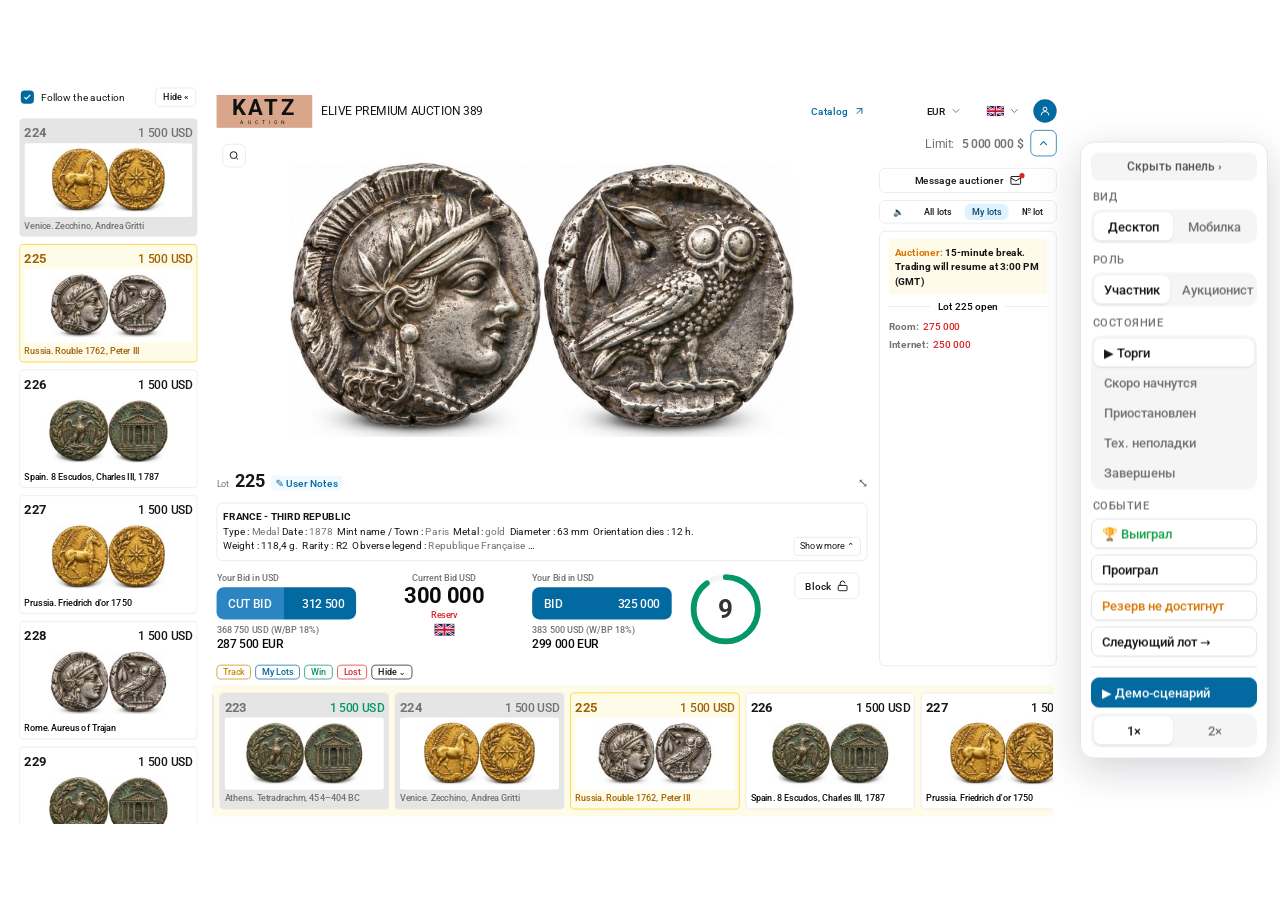
==== live-bidding.html @ 98952ad9 "Update prototype 05.11.2026 19:41:17,65" ====
<!doctype html>
<html lang="ru">
<head>
<meta charset="utf-8">
<meta name="viewport" content="width=device-width, initial-scale=1">
<title>Live bidding · прототип</title>
<link rel="preconnect" href="https://fonts.googleapis.com">
<link href="https://fonts.googleapis.com/css2?family=Roboto:wght@400;500;600;700&display=swap" rel="stylesheet">
<style>
:root{
  --bg:#ffffff;--fg:#171717;--muted:#737373;--muted-bg:#f5f5f5;--border:#e5e5e5;--primary:#0369a1;--primary-hover:#075985;
  --ok:#16a34a;--err:#dc2626;--warn:#d97706;--gold:#b45309;--gold-bg:#fffbeb;--gold-border:#f2c46d;
  --ease:cubic-bezier(.22,.8,.24,1);--ease-in:cubic-bezier(.5,0,.75,0);
}
*{box-sizing:border-box}
html,body{margin:0;background:#eceff3;color:var(--fg);font-family:Roboto,system-ui,sans-serif;font-size:14px}
button{font:inherit;color:inherit;cursor:pointer}
.stage-wrap{display:flex;justify-content:center;padding:24px 24px 120px}
.screen{position:relative;width:1440px;height:1024px;flex-shrink:0;overflow:hidden;background:var(--bg);border-radius:14px;box-shadow:0 20px 60px rgba(15,23,42,.18);transform-origin:top center}

/* ---- левая колонка лотов ---- */
.side{position:absolute;left:0;top:0;width:264px;height:100%;padding:16px 10px 0;border-right:1px solid var(--border)}
.side-top{display:flex;align-items:center;justify-content:space-between;padding:0 2px 12px}
.follow{display:flex;align-items:center;gap:10px;font-size:14px}
.check{width:18px;height:18px;border-radius:5px;background:var(--primary);display:grid;place-items:center}
.btn-xs{height:26px;padding:0 10px;border:1px solid var(--border);border-radius:6px;background:#fff;font-size:12px;font-weight:500}
.side-list{position:absolute;top:58px;left:10px;right:10px;bottom:0;overflow:hidden}
.side-track{display:flex;flex-direction:column;gap:10px;transition:transform .7s var(--ease)}
.lcard{height:162px;padding:8px 6px 6px;border:1.5px solid var(--border);border-radius:6px;background:#fff;transition:background .5s var(--ease),border-color .5s var(--ease),opacity .5s}
.lcard .row{display:flex;justify-content:space-between;align-items:baseline;padding:0 0 4px;font-size:16px;font-weight:500}
.lcard .row b{font-weight:500}
.lcard img{width:100%;height:110px;object-fit:contain;background:#fff;border-radius:4px}
.lcard small{display:block;margin-top:4px;color:var(--muted);font-size:11px;white-space:nowrap;overflow:hidden;text-overflow:ellipsis}
.lcard.is-current{background:var(--gold-bg);border-color:var(--gold-border)}
.lcard.is-current .row,.lcard.is-current small{color:var(--gold)}
.lcard.is-sold{background:#f3f4f6;opacity:.75}
.lcard .price{transition:color .4s}
.lcard.is-won .price{color:var(--ok)}.lcard.is-lost .price{color:var(--err)}

/* ---- шапка ---- */
.head{position:absolute;left:280px;top:24px;right:10px;height:48px;display:flex;align-items:center;gap:14px}
.logo{width:131px;height:45px;background:#d9a68c;display:flex;flex-direction:column;align-items:center;justify-content:center;line-height:1;color:#111}
.logo b{font-size:30px;letter-spacing:4px;font-weight:700}.logo span{font-size:7px;letter-spacing:5px;margin-top:2px}
.title{font-size:16px;letter-spacing:.2px}
.head .spacer{flex:1}
.catalog{color:var(--primary);font-size:14px;font-weight:500;display:flex;align-items:center;gap:6px;margin-right:60px}
.cur{display:flex;align-items:center;gap:6px;font-weight:500}
.flag{width:24px;height:16px;border-radius:2px;background:linear-gradient(#0b3d91 0 0) ,#c8102e;position:relative;overflow:hidden}
.avatar{width:32px;height:32px;border-radius:50%;background:var(--primary);display:grid;place-items:center}

/* ---- фото ---- */
.photo{position:absolute;left:280px;top:85px;width:891px;height:443px;overflow:hidden;border-radius:6px;background:#fff}
.photo-img{position:absolute;inset:0;width:100%;height:100%;object-fit:contain;background:#fff;transition:opacity .5s var(--ease),transform .7s var(--ease),filter .6s var(--ease)}
.photo-img.leave{opacity:.35;transform:scale(1.02);filter:blur(14px)}
.photo-img.enter{opacity:0;transform:scale(1.03);filter:blur(16px)}
.zoom{position:absolute;left:8px;top:8px;width:32px;height:32px;border-radius:8px;border:1px solid var(--border);background:#fff;display:grid;place-items:center;z-index:2}
.skeleton{position:absolute;inset:0;z-index:3;display:flex;align-items:center;justify-content:center;overflow:hidden;background:radial-gradient(120% 90% at 50% 45%,rgba(255,255,255,.35),rgba(255,255,255,.75));backdrop-filter:blur(22px) saturate(.85);opacity:0;pointer-events:none;transition:opacity .45s var(--ease)}
.skeleton.show{opacity:1}
.skeleton::before{content:"";position:absolute;inset:-20% -60%;background:linear-gradient(105deg,transparent 35%,rgba(255,255,255,.75) 50%,transparent 65%);animation:sheen 1.6s ease-in-out infinite}
.sk-label{position:relative;display:flex;flex-direction:column;align-items:center;gap:10px;color:#525252;font-size:13px;font-weight:500}
.sk-label .pill{display:flex;align-items:center;gap:8px;padding:8px 14px;border-radius:999px;background:rgba(255,255,255,.85);box-shadow:0 4px 16px rgba(0,0,0,.06)}
.sk-label .line{width:160px;height:3px;border-radius:3px;background:rgba(0,0,0,.06);overflow:hidden}
.sk-label .line i{display:block;width:40%;height:100%;border-radius:3px;background:var(--primary);animation:slide 1.1s ease-in-out infinite}
@keyframes sheen{from{transform:translateX(-30%)}to{transform:translateX(30%)}}
@keyframes shimmer{to{background-position:-200% 0}}

/* оверлей состояния */
.veil{position:absolute;inset:0;z-index:5;display:flex;align-items:center;justify-content:center;background:rgba(255,255,255,.55);backdrop-filter:blur(6px);opacity:0;pointer-events:none;transition:opacity .3s var(--ease)}
.veil.dark{background:rgba(23,23,23,.5)}
.veil.show{opacity:1;pointer-events:auto}
.card{width:420px;padding:24px;display:flex;flex-direction:column;align-items:center;gap:10px;text-align:center;border:1px solid var(--border);border-radius:12px;background:#fff;box-shadow:0 10px 30px rgba(0,0,0,.12);transform:translateY(10px) scale(.97);opacity:0;transition:transform .42s var(--ease),opacity .3s var(--ease)}
.veil.show .card{transform:none;opacity:1;transition-delay:.06s}
.tile{width:48px;height:48px;border-radius:12px;display:grid;place-items:center}
.tile.blue{background:rgba(3,105,161,.1);color:var(--primary)}.tile.amber{background:rgba(217,119,6,.12);color:var(--warn)}.tile.grey{background:var(--muted-bg);color:var(--muted)}
.kicker{font-size:12px;color:var(--muted);font-weight:500}
.card h3{margin:0;font-size:20px;font-weight:600;line-height:26px}
.card p{margin:0;color:var(--muted);font-size:14px;line-height:20px}
.countdown{display:flex;gap:8px}
.countdown span{width:68px;padding:8px 0;display:flex;flex-direction:column;align-items:center;border:1px solid var(--border);border-radius:8px}
.countdown b{font-size:22px;line-height:26px;font-variant-numeric:tabular-nums}.countdown small{font-size:11px;color:var(--muted)}
.actions{display:flex;gap:8px;margin-top:4px}
.btn{height:36px;padding:0 16px;border-radius:8px;border:1px solid var(--border);background:#fff;font-weight:500;box-shadow:0 1px 2px rgba(0,0,0,.05);transition:background .15s}
.btn:hover{background:var(--muted-bg)}
.btn.primary{background:var(--primary);border-color:var(--primary);color:#fff}.btn.primary:hover{background:var(--primary-hover)}
.meta{display:flex;align-items:center;gap:6px;font-size:12px;color:var(--muted)}
.stats{display:grid;grid-template-columns:repeat(3,1fr);gap:8px;width:100%}
.stats span{display:flex;flex-direction:column;padding:10px 4px;border:1px solid var(--border);border-radius:8px;font-size:12px;color:var(--muted)}
.stats b{font-size:20px;color:var(--fg);line-height:24px}
.progress{width:180px;height:4px;border-radius:4px;background:var(--border);overflow:hidden}
.progress i{display:block;width:40%;height:100%;background:var(--primary);border-radius:4px;animation:slide 1.1s ease-in-out infinite}
@keyframes slide{0%{transform:translateX(-100%)}100%{transform:translateX(260%)}}
.spin{animation:spin 1s linear infinite}@keyframes spin{to{transform:rotate(360deg)}}

/* быстрые оповещения: выиграл / проиграл */
.toast{position:absolute;z-index:6;top:50%;left:50%;display:flex;align-items:center;gap:12px;padding:10px 18px 10px 10px;border-radius:12px;color:#fff;box-shadow:0 12px 32px rgba(0,0,0,.22);transform:translate(-50%,-50%) translateY(10px) scale(.94);opacity:0;pointer-events:none;transition:transform .45s var(--ease),opacity .3s var(--ease);white-space:nowrap}
.toast.show{transform:translate(-50%,-50%) scale(1);opacity:1}
.toast.won{background:var(--ok)}.toast.lost{background:var(--err)}.toast.sold{background:#262626}
.tint{position:absolute;inset:0;z-index:5;opacity:0;pointer-events:none;backdrop-filter:blur(8px);transition:opacity .4s var(--ease)}
.tint.light{background:rgba(255,255,255,.4)}
.tint.won{background:rgba(22,163,74,.16)}.tint.lost{background:rgba(220,38,38,.14)}.tint.sold{background:rgba(23,23,23,.12)}
.tint.show{opacity:1}
.toast .ti{width:36px;height:36px;border-radius:9px;background:rgba(255,255,255,.18);display:grid;place-items:center}
.toast strong{display:block;font-size:15px;font-weight:600}.toast small{display:block;font-size:12px;opacity:.85}
.toast .bar{position:absolute;left:12px;right:12px;bottom:4px;height:2px;border-radius:2px;background:rgba(255,255,255,.35);transform-origin:left;transform:scaleX(0)}
.toast .ti svg{transform-origin:50% 60%}
.toast.won.show .ti svg{animation:cup .9s cubic-bezier(.3,1.4,.5,1) .15s both}
.toast.lost.show .ti svg,.toast.sold.show .ti svg{transform-origin:20% 80%;animation:knock .7s ease-out .15s both}
.toast.show .ti{animation:glow 1.2s ease-out .1s}
@keyframes cup{0%{transform:scale(.4) rotate(-20deg);opacity:0}60%{transform:scale(1.15) rotate(6deg);opacity:1}80%{transform:scale(.96) rotate(-3deg)}100%{transform:none}}
@keyframes knock{0%{transform:rotate(-35deg)}35%{transform:rotate(12deg)}55%{transform:rotate(-6deg)}75%{transform:rotate(3deg)}100%{transform:none}}
@keyframes glow{0%{box-shadow:0 0 0 0 rgba(255,255,255,.55)}100%{box-shadow:0 0 0 12px rgba(255,255,255,0)}}
@keyframes bar{from{transform:scaleX(1)}to{transform:scaleX(0)}}
.ring{position:absolute;inset:0;z-index:4;border:3px solid transparent;border-radius:6px;pointer-events:none;transition:border-color .35s var(--ease)}
.ring.won{border-color:var(--ok)}.ring.lost{border-color:var(--err)}.ring.sold{border-color:#a3a3a3}.ring.lead{border-color:rgba(22,163,74,.55)}.ring.out{border-color:rgba(220,38,38,.6);animation:pulse 1s ease-in-out 2}
@keyframes pulse{50%{border-color:rgba(220,38,38,.15)}}

/* ---- лот: инфо и ставки ---- */
.lotline{position:absolute;left:280px;top:540px;width:891px;display:flex;align-items:baseline;gap:8px}
.lotline small{color:var(--muted);font-size:13px}
.lotno{font-size:24px;font-weight:600;display:inline-block;transition:opacity .25s,transform .35s var(--ease)}
.lotno.swap{opacity:0;transform:translateY(-8px)}
.notes{color:var(--primary);font-size:14px;font-weight:500;padding:2px 6px;border-radius:6px;background:rgba(3,105,161,.07)}
.desc{position:absolute;left:280px;top:584px;width:891px;height:80px;padding:8px 8px;border:1px solid var(--border);border-radius:8px;font-size:14px;line-height:20px;transition:opacity .3s}
.desc .muted{color:var(--muted)}.desc.swap{opacity:0}
.desc .more{position:absolute;right:8px;bottom:6px;font-size:12px;padding:2px 8px;border:1px solid var(--border);border-radius:6px}
.bidrow{position:absolute;left:280px;top:680px;width:891px;height:110px;display:grid;grid-template-columns:191px 1fr 191px 120px 100px;align-items:start;gap:24px;transition:opacity .3s,filter .3s}
.bidrow.locked{opacity:.45;filter:grayscale(.6);pointer-events:none}
.bidcol{display:flex;flex-direction:column;align-items:flex-end;gap:2px;font-size:12px;color:#525252}
.bidbtn{width:191px;height:42px;margin-top:4px;display:flex;align-items:center;justify-content:space-between;padding:0 16px;border:0;border-radius:8px 8px 8px 8px;background:var(--primary);color:#fff;font-size:16px;font-weight:500;transition:transform .08s,background .2s}
.bidbtn:active{transform:scale(.98)}.bidbtn:hover{background:var(--primary-hover)}
.bidbtn.cut{background:linear-gradient(90deg,#2b85c2 0 48%,var(--primary) 48%)}
.bidbtn[disabled]{background:#94a3b8;cursor:not-allowed}
.bidcol .sub{margin-top:6px;font-size:12px}.bidcol .eur{font-size:15px;color:var(--fg);font-weight:500}
.current{display:flex;flex-direction:column;align-items:center}
.current small{font-size:12px;color:#525252}
.amount{font-size:30px;font-weight:600;font-variant-numeric:tabular-nums;transition:color .3s}
.amount.bump{animation:bump .45s var(--ease)}
@keyframes bump{30%{transform:scale(1.06);color:var(--primary)}}
.leader{margin-top:4px;font-size:12px;padding:2px 8px;border-radius:6px;background:var(--muted-bg);transition:background .3s,color .3s}
.leader.me{background:var(--ok);color:#fff}
.timer{position:relative;width:100px;height:100px}
.timer svg{transform:rotate(-90deg)}
.timer circle{fill:none;stroke-width:6}
.timer .bgc{stroke:#f0f0f0}.timer .fgc{stroke:var(--primary);stroke-linecap:round;transition:stroke-dasharray 1s linear,stroke .3s}
.timer.hot .fgc{stroke:var(--err)}
.timer b{position:absolute;inset:0;display:grid;place-items:center;font-size:34px;font-weight:600;font-variant-numeric:tabular-nums}
.timer.hot b{color:var(--err)}
.block{height:36px;padding:0 14px;border:1px solid var(--border);border-radius:8px;background:#fff;font-weight:500}

/* ---- правая колонка ---- */
.right{position:absolute;left:1187px;top:66px;width:243px}
.limit{text-align:right;color:var(--muted);font-size:16px;padding:8px 0}
.limit b{color:var(--fg);font-weight:500}
.msg{width:100%;height:34px;border:1px solid var(--border);border-radius:8px;background:#fff;font-weight:500;margin-top:8px}
.tabs{display:flex;justify-content:space-around;margin-top:10px;padding:4px;border:1px solid var(--border);border-radius:8px;font-size:12px}
.tabs span{padding:4px 10px;border-radius:6px}.tabs .on{background:rgba(3,105,161,.08);color:var(--primary)}
.feed{margin-top:10px;height:596px;padding:10px 12px;border:1px solid var(--border);border-radius:8px;overflow:hidden;font-size:14px}
.feed .note{padding:8px;margin-bottom:8px;background:var(--gold-bg);font-weight:500;line-height:20px;border-radius:4px}
.feed .note em{color:var(--gold);font-style:normal}
.fi{display:flex;gap:6px;height:24px;align-items:center;overflow:hidden;animation:fin .4s var(--ease)}
.fi .w{color:#525252}.fi .me{color:var(--ok);font-weight:500}.fi .ot{color:var(--err);font-weight:500}
.fsep{text-align:center;color:var(--muted);font-size:13px;margin:8px 0;animation:fin .4s var(--ease)}
@keyframes fin{from{height:0;opacity:0;transform:translateY(-6px)}}

/* ---- нижняя лента лотов ---- */
.strip{position:absolute;left:264px;top:800px;width:1171px;height:224px;padding:0 10px}
.filters{display:flex;gap:6px;padding:6px 6px 8px}
.filters span{padding:2px 8px;border:1px solid;border-radius:6px;font-size:12px}
.strip-view{height:180px;overflow:hidden;background:#fffdf5;border-top:1px solid var(--border)}
.strip-track{display:flex;gap:8px;padding:10px;transition:transform .7s var(--ease)}
.strip-track .lcard{width:232px;flex-shrink:0;height:160px}
.strip-track .lcard img{height:104px}

/* ---- панель управления прототипом ---- */
.ctrl{position:fixed;z-index:50;left:50%;bottom:16px;transform:translateX(-50%);display:flex;align-items:center;gap:10px;padding:8px;border:1px solid var(--border);border-radius:14px;background:rgba(255,255,255,.96);backdrop-filter:blur(8px);box-shadow:0 12px 40px rgba(15,23,42,.18);max-width:calc(100vw - 24px);overflow-x:auto}
.ctrl .lbl{padding:0 6px;color:var(--muted);font-size:12px;font-weight:500;white-space:nowrap}
.seg{display:flex;gap:2px;padding:3px;border-radius:10px;background:var(--muted-bg)}
.seg button{height:30px;padding:0 10px;border:0;border-radius:7px;background:transparent;color:var(--muted);font-size:13px;font-weight:500;white-space:nowrap}
.seg button.on{background:#fff;color:var(--fg);box-shadow:0 1px 2px rgba(0,0,0,.1)}
.ctrl .sep{width:1px;height:28px;background:var(--border)}
.ctrl .btn{height:34px;white-space:nowrap;display:flex;align-items:center;gap:6px;font-size:13px}
.ctrl .btn.green{color:var(--ok)}.ctrl .btn.dark{color:var(--fg)}
@media (prefers-reduced-motion: reduce){*{animation-duration:.01ms!important;transition-duration:.01ms!important}}

/* плашка состояния: на всё фото, компоновка по центру */
.veil{padding:0}
.veil .card{width:100%;height:100%;justify-content:center;gap:10px;padding:24px;border:1px solid #d4d4d4;border-radius:6px;background:#fff;box-shadow:none;transform:none}
.veil .card .ctext{display:flex;flex-direction:column;align-items:center;gap:6px;max-width:460px}
.veil .card .cextra{margin-top:6px}
.veil .card .actions{margin-top:6px}
.veil .card .tile{width:56px;height:56px;border-radius:14px;position:relative;margin-bottom:4px}
.stats{display:flex;gap:8px}.stats span{min-width:96px;padding:8px 10px;text-align:center}
/* живые иконки */
.tile::after{content:"";position:absolute;inset:0;border-radius:inherit;box-shadow:0 0 0 0 currentColor;opacity:.35;animation:halo 2.4s ease-out infinite}
@keyframes halo{0%{box-shadow:0 0 0 0 currentColor;opacity:.3}80%,100%{box-shadow:0 0 0 12px currentColor;opacity:0}}
.anim-cal svg{transform-origin:50% 55%;animation:tickTock 2s ease-in-out infinite}
@keyframes tickTock{0%,100%{transform:rotate(0)}10%{transform:rotate(-10deg)}20%{transform:rotate(8deg)}30%{transform:rotate(-4deg)}40%{transform:rotate(0)}}
.anim-pause svg{animation:breathe 2.4s ease-in-out infinite}
@keyframes breathe{0%,100%{transform:scale(1);opacity:1}50%{transform:scale(.86);opacity:.55}}
.anim-tech svg{animation:alert 2.6s ease-in-out infinite}
@keyframes alert{0%,60%,100%{transform:translateX(0)}66%{transform:translateX(-3px) rotate(-6deg)}72%{transform:translateX(3px) rotate(6deg)}78%{transform:translateX(-2px) rotate(-3deg)}84%{transform:translateX(0)}}
.anim-flag svg{transform-origin:20% 90%;animation:wave 1.8s ease-in-out infinite}
@keyframes wave{0%,100%{transform:skewY(0) scaleX(1)}50%{transform:skewY(-6deg) scaleX(.94)}}
@media (prefers-reduced-motion: reduce){.tile::after{display:none}}

/* --- сверка с макетом 17907:333860 --- */
.title{font-size:16px;font-weight:400}
.catalog,.cur{font-size:14px;font-weight:500}
.ukflag{display:block;border-radius:2px}
.cur .ukflag{width:24px;height:16px}
.lotline small{font-size:12px;color:#737373}
.lotno{font-size:24px;font-weight:700}
.notes{background:#f0f9ff;border-radius:4px;font-size:14px;font-weight:500;padding:2px 6px}
.lotline .lsp{flex:1}.lotline .fs{color:#525252;font-size:16px}
.bidcol{align-items:flex-start;color:#737373;font-weight:500}
.bidcol>span:first-child{font-size:12px}
.bidbtn{height:44px;border-radius:10px;font-size:16px;font-weight:500;color:#fafafa}
.bidcol .sub{color:#737373;font-weight:500}.bidcol .eur{font-size:16px;font-weight:500;color:#0a0a0a}
.current small{font-size:12px;font-weight:500;color:#737373}
.amount{font-size:30px;font-weight:700;color:#0a0a0a}
.res{display:flex;flex-direction:column;align-items:center;gap:4px;margin-top:2px;font-size:12px;font-weight:500;color:#dc2626;transition:color .3s}
.res.ok{color:#059669}
.timer .bgc{stroke:#f5f5f5;stroke-width:8}.timer .fgc{stroke:#059669;stroke-width:8}
.timer b{font-size:36px;font-weight:700;color:#333}
.timer.hot .fgc{stroke:#dc2626}.timer.hot b{color:#dc2626}
.block{display:flex;align-items:center;gap:8px;font-size:14px;font-weight:500;border-radius:8px}
.limit{display:flex;align-items:center;justify-content:flex-end;gap:10px;font-size:16px;color:#737373}
.limit b{font-weight:600;color:#737373}
.upbtn{width:36px;height:36px;display:grid;place-items:center;border:1px solid #0d9488;border-radius:8px;color:#0d9488}
.msg{font-size:14px;font-weight:500}.env{position:relative}.env i{position:absolute;top:-2px;right:-4px;width:7px;height:7px;border-radius:50%;background:#dc2626}
.tabs{font-size:12px;font-weight:500}.tabs .on{background:#e0f2fe;color:#0c4a6e;border-radius:8px}
.feed .note{background:#fffbeb;font-size:14px;font-weight:700}.feed .note em{color:#d97706}
.fi{font-weight:700;font-size:14px}.fi .w{color:#737373}.fi .me{color:#059669}.fi .ot{color:#dc2626}
.fsep{display:flex;align-items:center;gap:10px;color:#0a0a0a;font-size:14px;font-weight:500}
.fsep::before,.fsep::after{content:"";flex:1;height:1px;background:#e5e5e5}
.follow{font-size:14px}.btn-xs{font-size:12px;font-weight:500}
.lcard{background:#fff;border-color:#e5e5e5}
.lcard .row b{font-size:18px;font-weight:700}.lcard .row .price{font-size:16px;font-weight:500}
.lcard small{font-size:12px;font-weight:500;color:#0a0a0a}
.lcard.is-sold{background:#e5e5e5;opacity:1}.lcard.is-sold .row,.lcard.is-sold small{color:#737373}
.lcard.is-current{background:#fefce8;border-color:#facc15}.lcard.is-current .row,.lcard.is-current small{color:#a16207}
.lcard.is-won .price{color:#059669!important}.lcard.is-lost .price{color:#dc2626!important}.lcard.is-unsold .price{color:#737373!important}
.strip-view{background:#fefce8}
.filters span{font-weight:500}
/* оповещение «резерв не достигнут» */
.toast.reserve{background:#d97706}

/* ===== аукционист (Figma 18183:446087) ===== */
.role-a .photo{height:380px}
.role-a .lotline{top:476px}
.role-a .desc{top:580px;height:84px}
.role-a .bidrow{top:680px}
.a-info{position:absolute;left:280px;top:516px;width:891px;height:52px;display:flex;justify-content:space-between;align-items:center;padding:4px 12px;border:1px solid #e5e5e5;border-radius:6px;background:#f0f9ff;font-size:14px}
.a-info .l{display:flex;flex-direction:column;line-height:20px}.a-info .l .mu{color:#737373}.a-info .l a{color:#0369a1;cursor:pointer}
.a-info .r{display:grid;grid-template-columns:repeat(4,auto);column-gap:14px;text-align:right;line-height:20px}.a-info .r small{font-size:12px;color:#737373}
.a-top{display:flex;gap:6px}
.a-btn{position:relative;flex:1;height:36px;border:1px solid #e5e5e5;border-radius:8px;background:#fff;font-size:14px;font-weight:500;cursor:pointer}
.a-btn.sm{flex:0 0 76px}.a-ico{position:relative;width:36px;height:36px;display:grid;place-items:center;border:1px solid #e5e5e5;border-radius:8px;background:#fff;cursor:pointer}
.a-btn:hover,.a-ico:hover,.a-wide:hover{background:#f5f5f5}.a-btn.on,.a-ico.on{background:#e0f2fe;border-color:#bae6fd;color:#0369a1}
.dot{position:absolute;top:6px;right:8px;width:7px;height:7px;border-radius:50%;background:#dc2626}.a-ico .dot{top:7px;right:7px}
.a-btn .dot{position:relative;top:-7px;right:auto;display:inline-block;margin-left:2px;vertical-align:top}
.role-a .right .tabs{margin-top:10px}
.role-a .feed{height:520px;display:flex;flex-direction:column;overflow:hidden}
.a-msg{display:flex;flex-direction:column;gap:6px;padding:8px;border-radius:4px;background:#fefce8}
.a-msg em{color:#d97706;font-style:normal;font-weight:700}
.a-msg textarea{border:0;background:transparent;font:inherit;font-size:14px;resize:none;outline:0;min-height:22px}
.a-msg button{align-self:flex-end;height:26px;padding:0 12px;border:0;border-radius:6px;background:#7fb2cf;color:#fff;font-size:12px;font-weight:500;cursor:pointer}
.a-msg button.ready{background:#0369a1}
.a-topbid{margin:8px 0 4px;padding:6px 8px;border-radius:4px;background:#ecfdf5;color:#047857;font-weight:500}
.a-lb{margin:6px 0 4px;color:#0369a1;font-weight:600}
.role-a #feedList{flex:1;overflow-y:auto;scrollbar-width:thin}
.fa{padding:3px 0;color:#525252;font-size:14px;animation:fin .35s var(--ease)}.fa .g{color:#059669}
.a-wide{width:100%;height:36px;margin-top:10px;display:flex;align-items:center;justify-content:center;gap:8px;border:1px solid #e5e5e5;border-radius:8px;background:#fff;font-size:14px;font-weight:500;cursor:pointer}
.a-wide.stop.on{background:#fef2f2;border-color:#fecaca;color:#dc2626}
.a-pop{position:absolute;z-index:40;right:12px;top:108px;width:286px;max-height:420px;display:flex;flex-direction:column;padding:12px;border:1px solid #e5e5e5;border-radius:10px;background:#fff;box-shadow:0 12px 30px rgba(0,0,0,.14);animation:fin .2s ease-out}
.a-pop header{display:flex;justify-content:space-between;align-items:center;margin-bottom:10px;font-size:16px;font-weight:500}.a-pop header button{border:0;background:none;font-size:18px;cursor:pointer;color:#737373}
.a-chips{display:flex;gap:6px;margin-bottom:8px}.a-chips button{height:26px;padding:0 10px;border:1px solid #e5e5e5;border-radius:999px;background:#fff;font-size:13px;cursor:pointer}
.a-chips button.on{background:#f0f9ff;border-color:#bae6fd;color:#0369a1}.a-chips b{display:inline-block;min-width:18px;margin-left:4px;padding:0 5px;border-radius:999px;background:#059669;color:#fff;font-size:11px}.a-chips .off b{background:#dc2626}
.a-list{overflow-y:auto;scrollbar-width:thin}
.a-user{display:flex;align-items:center;gap:10px;padding:5px 2px;font-size:14px;font-weight:500}
.a-av{position:relative;width:32px;height:32px;flex:none;display:grid;place-items:center;border-radius:50%;background:#e5e5e5;color:#737373;font-size:12px;font-weight:600}
.a-av.on::after{content:"";position:absolute;top:0;right:0;width:8px;height:8px;border-radius:50%;background:#059669;border:2px solid #fff}
.a-search{display:flex;align-items:center;gap:6px;height:36px;margin-bottom:8px;padding:0 10px;border:1px solid #e5e5e5;border-radius:8px}.a-search input{flex:1;border:0;outline:0;font:inherit;font-size:14px}
.a-chat{display:flex;gap:10px;padding:8px 6px;border-radius:8px;cursor:pointer}.a-chat:hover,.a-chat.unread{background:#f0f9ff}
.a-chat div{flex:1;min-width:0}.a-chat b{display:flex;justify-content:space-between;font-size:14px;font-weight:600}.a-chat b small{color:#737373;font-weight:400}
.a-chat p{display:flex;justify-content:space-between;gap:6px;margin:2px 0 0;color:#737373;font-size:13px}.a-chat p span{overflow:hidden;text-overflow:ellipsis;white-space:nowrap}
.a-chat i{min-width:18px;height:18px;padding:0 5px;border-radius:999px;background:#dc2626;color:#fff;font-size:11px;font-style:normal;display:grid;place-items:center}
.a-conv{display:flex;flex-direction:column;flex:1;min-height:0}
.a-conv .back{display:flex;align-items:center;gap:8px;margin-bottom:8px;font-weight:600;cursor:pointer}
.a-msgs{flex:1;min-height:160px;overflow-y:auto;display:flex;flex-direction:column;gap:8px;padding:8px;border-radius:8px;background:#f5f5f5}
.a-bub{max-width:80%;padding:6px 10px;border-radius:10px;background:#fff;font-size:13px}.a-bub.me{align-self:flex-end;background:#0369a1;color:#fff}
.a-send{display:flex;gap:6px;margin-top:8px}.a-send input{flex:1;height:34px;padding:0 10px;border:1px solid #e5e5e5;border-radius:8px;font:inherit;font-size:14px;outline:0}.a-send button{height:34px;padding:0 12px;border:0;border-radius:8px;background:#0369a1;color:#fff;font-weight:500;cursor:pointer}
/* лимиты */
.a-limits{position:absolute;left:264px;top:800px;width:1171px;height:224px;display:flex;flex-direction:column;padding:6px 10px 0;border-top:1px solid #e5e5e5;background:#fff;animation:fin .25s ease-out}
.a-limits header{display:flex;justify-content:space-between;align-items:center;height:30px;font-size:15px;font-weight:500}.a-limits header button{border:0;background:none;font-size:18px;color:#525252;cursor:pointer}
.a-limits .tw{flex:1;overflow-y:auto;border:1px solid #e5e5e5;border-radius:8px;scrollbar-width:thin}
.a-limits table{width:100%;border-collapse:collapse;font-size:14px}
.a-limits th{position:sticky;top:0;z-index:1;height:34px;padding:0 8px;background:#f5f5f5;font-weight:500;text-align:left;white-space:nowrap}
.a-limits td{height:36px;padding:0 8px;border-top:1px solid #e5e5e5;white-space:nowrap}
.a-limits tr:nth-child(even) td{background:#f8fbff}
.a-lim-act{display:flex;gap:4px}.a-lim-act button,.a-lock{width:30px;height:28px;display:grid;place-items:center;border:1px solid;border-radius:6px;background:#fff;cursor:pointer;font-size:14px}
.ok{border-color:#059669;color:#059669}.no{border-color:#dc2626;color:#dc2626}.inf{border-color:#0369a1;color:#0369a1}
.a-lock{border-color:#dc2626;color:#dc2626}
.a-set{display:flex;align-items:center;height:30px;border:1px solid #e5e5e5;border-radius:6px;overflow:hidden}.a-set input{width:70px;height:100%;padding:0 8px;border:0;outline:0;font:inherit}.a-set button{height:100%;padding:0 10px;border:0;background:#f0f9ff;color:#0369a1;font-weight:500;cursor:pointer}
.rem{color:#dc2626}.rem b{color:#059669;font-weight:400}
.st{font-size:12px;font-weight:500;padding:2px 8px;border-radius:999px}.st.ok{background:#ecfdf5;border:0}.st.no{background:#fef2f2;border:0}
.role-a.lim-open .strip{visibility:hidden}
.a-pop[hidden],.a-limits[hidden]{display:none}

/* ===== панель управления справа ===== */
.stage-wrap{padding:16px 212px 24px 16px}
body.ctrl-min .stage-wrap{padding-right:64px}
.ctrl{left:auto;right:12px;bottom:auto;top:50%;transform:translateY(-50%);width:188px;max-height:calc(100vh - 24px);flex-direction:column;align-items:stretch;gap:6px;padding:10px;overflow-y:auto;scrollbar-width:thin}
.ctrl .lbl{padding:4px 2px 0;font-size:11px;text-transform:uppercase;letter-spacing:.04em}
.ctrl .seg{flex-direction:column}.ctrl .seg button{height:28px;text-align:left;font-size:12.5px}
.ctrl .seg.row{flex-direction:row}.ctrl .seg.row button{flex:1;text-align:center}
.ctrl .btn{height:30px;padding:0 10px;font-size:12.5px;justify-content:flex-start}
.ctrl .sep{width:auto;height:1px;margin:4px 0}
.ctrl-toggle{height:28px;border:0;border-radius:8px;background:#f5f5f5;color:#525252;font-size:12px;font-weight:500;cursor:pointer}
body.ctrl-min .ctrl{width:auto;padding:6px}body.ctrl-min .ctrl>*:not(.ctrl-toggle){display:none}
.ctrl .exit{color:#0369a1}.ctrl .exit[hidden]{display:none}

html,body{background:#fff}
body:not(.m){overflow:hidden}
.stage-wrap{position:fixed;top:0;left:0;bottom:0;right:204px;display:block;padding:0}
body.ctrl-min .stage-wrap{right:56px}
.screen{position:absolute;left:50%;top:50%;border-radius:0;box-shadow:none;transform-origin:center center}
body.m{overflow:hidden}
.upbtn{border-color:#0369a1;color:#0369a1;background:#fff}
/* карточки лотов: фото целиком, подпись не уезжает */
.lcard{display:flex;flex-direction:column;overflow:hidden}
.lcard .row{flex:none}
.lcard img{flex:1 1 auto;min-height:0;height:auto!important;width:100%;object-fit:contain}
.lcard small{flex:none;line-height:16px;margin-top:4px}
body.m.ctrl-min .phone-wrap{right:56px}
.side{border-right:0}
.strip-view{border-top:0}
.head{gap:0}
.head .title{margin-left:12px}
.head .catalog{margin-right:84px;gap:8px}
.head .cur{gap:6px}
.head .cur-eur{margin-right:34px}
.head .cur .ukflag{width:24px;height:16px}
.head .avatar{margin-left:18px}
.head .chev{display:block}
.msg{display:flex;align-items:center;justify-content:center;gap:8px}.env{display:inline-flex}

/* ================= мобильная версия (Figma 18877:103242) ================= */
body.m,body.m{background:#eceff3}
body.m .phone-wrap{display:flex;justify-content:center;padding:24px 16px 140px}
body.m .phone{width:360px;height:760px;border-radius:36px;background:#111;padding:10px;box-shadow:0 24px 60px rgba(15,23,42,.25)}
body.m .phone-scroll{height:100%;overflow-y:auto;overflow-x:hidden;border-radius:28px;background:#fff;padding:12px 10px 24px;scrollbar-width:none}
body.m .phone-scroll::-webkit-scrollbar{display:none}
body.m .m-top,body.m .m-row2{display:flex;align-items:center;gap:8px;margin-bottom:10px}
body.m .m-sp{flex:1}
body.m .m-sq{width:34px;height:34px;flex-shrink:0;display:grid;place-items:center;border:1px solid var(--border);border-radius:8px;font-size:14px;font-weight:600;color:var(--primary)}
body.m .m-sq.up{border-color:#0d9488;color:#0d9488}
body.m .m-cat{color:var(--primary);font-weight:500;font-size:13px}
body.m .m-logo{height:34px;padding:0 12px;display:grid;place-items:center;border-radius:4px;background:linear-gradient(135deg,#2b2b2b,#0b0b0b);color:#eee;letter-spacing:4px;font-size:15px}
body.m .m-limit{color:var(--muted);font-weight:600}
body.m .photo{position:relative;left:auto;top:auto;width:100%;height:150px;border-radius:6px;transition:height .45s var(--ease)}
body.m .m-lot{display:flex;align-items:baseline;gap:8px;margin:12px 0 8px}body.m .m-lot small{color:var(--muted)}
body.m .lotno{font-size:22px}
body.m .desc{position:relative;left:auto;top:auto;width:100%;height:118px;font-size:13px;line-height:19px;overflow:hidden;padding:8px 8px 28px}
body.m .desc .more{left:0;right:0;bottom:0;text-align:center;border-width:1px 0 0;border-radius:0 0 8px 8px;padding:5px 0;background:#fff}
body.m .m-bid{margin-top:12px;transition:opacity .3s,filter .3s}
body.m .m-bid.locked{opacity:.45;filter:grayscale(.6);pointer-events:none}
body.m .m-cur{display:grid;grid-template-columns:70px 1fr 56px;align-items:center;margin-bottom:10px}
body.m .m-res{display:flex;flex-direction:column;align-items:center;gap:4px;color:var(--err);font-size:12px}
body.m .m-res .flag{width:28px;height:18px}
body.m .current .amount{font-size:22px;color:var(--err)}
body.m .timer{width:48px;height:48px}body.m .timer b{font-size:20px}
body.m .m-btn{position:relative;width:100%;height:42px;display:flex;align-items:center;justify-content:flex-end;gap:8px;padding:0 16px;border:0;border-radius:8px;background:var(--primary);color:#fff;font-size:16px;font-weight:500}
body.m .m-btn .sw{position:absolute;left:0;top:0;bottom:0;width:40px;display:grid;place-items:center;border-radius:8px 0 0 8px;background:#38bdf8}
body.m .m-btn.cut{justify-content:center;background:linear-gradient(90deg,#2b85c2 0 48%,var(--primary) 48%)}
body.m .m-btn[disabled]{background:#94a3b8}body.m .m-btn[disabled] .sw{background:#cbd5e1}
body.m .m-sub{display:flex;justify-content:space-between;margin:4px 0 10px;font-size:12px;color:#525252}
body.m .m-sub span:last-child{color:var(--fg);font-weight:500}
body.m .m-tabs{display:flex;gap:8px;margin:6px 0 10px}
body.m .m-seg{flex:1;display:grid;grid-template-columns:1fr 1fr;padding:3px;border-radius:8px;background:var(--muted-bg);font-size:12px;text-align:center}
body.m .m-seg span{padding:6px 0;border-radius:6px;color:var(--muted)}body.m .m-seg .on{background:#fff;color:var(--fg);box-shadow:0 1px 2px rgba(0,0,0,.08)}
body.m .m-list .strip-track{display:flex;flex-direction:column;gap:8px;padding:0;transform:none!important}
body.m .m-list .lcard{width:100%;height:auto}body.m .m-list .lcard img{height:110px;object-fit:contain;background:#fff}
/* состояния в узкой зоне фото */
body.m .veil .card{height:auto;min-height:100%;padding:16px 14px;gap:6px;border-radius:6px}
body.m .veil{align-items:flex-start}
body.m .veil .card .tile{width:40px;height:40px;border-radius:11px;margin-bottom:2px}
body.m .veil .card .tile svg{width:20px;height:20px}
body.m .card h3{font-size:17px;line-height:22px}
body.m .card p{font-size:13px;line-height:18px}
body.m .kicker{font-size:11px}
body.m .countdown{gap:6px}body.m .countdown span{width:56px;padding:6px 0}body.m .countdown b{font-size:18px;line-height:22px}
body.m .veil .card .cextra{margin-top:4px}
body.m .veil .card .actions{margin-top:4px;width:100%;display:grid;grid-template-columns:1fr 1fr;gap:6px}
body.m .veil .card .actions:has(> :only-child){grid-template-columns:1fr}
body.m .btn{height:34px;padding:0 10px;font-size:13px}
body.m .stats{gap:6px}body.m .stats span{min-width:0;flex:1;padding:6px 4px}body.m .stats b{font-size:16px;line-height:20px}
body.m .veil .card .cextra{width:100%;display:flex;justify-content:center}body.m .veil .card .cextra .stats{width:100%}
body.m .toast{width:calc(100% - 24px);white-space:normal;padding:10px 12px 10px 10px;gap:10px}
body.m .toast .ti{width:32px;height:32px;flex-shrink:0}
body.m .toast strong{font-size:14px;line-height:18px}body.m .toast small{font-size:11px;line-height:15px}
body.m .sk-label{font-size:12px}body.m .sk-label .line{width:120px}
body.m .ctrl{flex-wrap:nowrap}
@media (max-width:480px){body.m .phone-wrap{padding:0 0 120px}body.m .phone{width:100%;height:auto;min-height:100vh;border-radius:0;padding:0;background:#fff;box-shadow:none}body.m .phone-scroll{height:auto;border-radius:0}body.m .ctrl{left:8px;right:8px;transform:none;bottom:8px}}

/* --- сверка с макетом 18877:103242 --- */
body.m .m-sq.dark{color:#0a0a0a}
body.m .m-limit{font-size:16px;font-weight:600;color:#737373}
body.m .m-lot small{font-size:12px;color:#737373}body.m .lotno{font-size:20px;font-weight:700}
body.m .m-res{color:#dc2626;font-weight:500}body.m .m-res.ok{color:#059669}body.m .m-res .ukflag{width:28px;height:18px}
body.m .current small{font-size:12px;font-weight:500;color:#737373}
body.m .current .amount{font-size:20px;font-weight:700;color:#dc2626}
body.m .timer b{font-size:20px;color:#333}body.m .timer .bgc{stroke-width:10}body.m .timer .fgc{stroke-width:10}
body.m .m-lbl{display:block;margin:0 0 4px;font-size:12px;font-weight:500;color:#737373}
body.m .m-btn{height:40px;border-radius:10px;font-size:16px;font-weight:500;color:#fafafa}
body.m .m-btn .sw{background:#0ea5e9;border-radius:10px}
body.m .m-sub{font-size:12px;font-weight:500;color:#737373}body.m .m-sub span:last-child{color:#0a0a0a}
body.m .m-seg{height:36px;border-radius:10px;align-items:center;font-size:14px;font-weight:500}body.m .m-seg span{padding:6px 0;border-radius:8px}
body.m .lcard .row b{font-size:18px}
/* информационная плашка: скругления как у фото */
body.m .photo{border-radius:10px}
body.m .veil .card{border-radius:10px}

body.m .m-row2 .m-sq{position:relative;border:1px solid var(--border);background:#fff;cursor:pointer}
body.m .m-row2 .m-sq .dot{top:4px;right:4px}
body.m .am-info{display:grid;grid-template-columns:1fr auto auto;gap:2px 10px;margin:0 0 6px;padding:8px 10px;border:1px solid var(--border);border-radius:8px;background:#f0f9ff;font-size:12px}
body.m .am-info .mu{color:#737373}body.m .am-info b{font-weight:600}body.m .am-info .k{color:#737373;text-align:right}body.m .am-info .v{text-align:right;font-weight:500}
body.m .am-more{width:100%;height:30px;margin-bottom:8px;border:1px solid var(--border);border-radius:8px;background:#fff;font-size:12px;font-weight:500}
body.m .role-a .desc{display:none}body.m .role-a.desc-open .desc{display:block}
body.m .phone{position:relative}
body.m .am-sheet{position:absolute;z-index:30;left:10px;right:10px;bottom:10px;height:78%;display:flex;flex-direction:column;padding:8px 12px 12px;border-radius:16px 16px 28px 28px;background:#fff;box-shadow:0 -10px 30px rgba(0,0,0,.25);animation:amup .28s cubic-bezier(.22,.8,.24,1)}
body.m .am-dim{position:absolute;z-index:29;inset:10px;border-radius:28px;background:rgba(0,0,0,.35)}
@keyframes amup{from{transform:translateY(100%)}}
body.m .am-handle{width:80px;height:6px;margin:2px auto 10px;border-radius:9px;background:#f5f5f5}
body.m .am-tabs{display:flex;gap:2px;padding:3px;border-radius:10px;background:#f5f5f5;margin-bottom:10px}
body.m .am-tabs button{position:relative;flex:1;height:30px;border:0;border-radius:8px;background:transparent;font-size:13px;font-weight:500;color:#525252}
body.m .am-tabs button.on{background:#fff;color:#0a0a0a;box-shadow:0 1px 2px rgba(0,0,0,.1)}body.m .am-tabs .dot{top:4px;right:6px}
body.m .am-body{flex:1;min-height:0;overflow-y:auto;scrollbar-width:none;font-size:13px}
body.m .am-body .fa{font-size:13px}
body.m .am-close{height:34px;margin-top:8px;border:1px solid var(--border);border-radius:10px;background:#fff;font-weight:500}
body.m .am-req{margin-bottom:10px;border:1px solid #e5e5e5;border-radius:8px;overflow:hidden}
body.m .am-req header{display:flex;justify-content:space-between;padding:4px 8px;background:#059669;color:#fff;font-weight:600}
body.m .am-req dl{display:grid;grid-template-columns:1fr auto;gap:2px 8px;margin:0;padding:6px 8px}body.m .am-req dt{color:#737373}body.m .am-req dd{margin:0;text-align:right}
body.m .am-req .a-set{margin:0 8px 6px}body.m .am-req .a-set input{flex:1;width:auto}
body.m .am-req .acts{display:grid;grid-template-columns:repeat(3,1fr);gap:6px;padding:0 8px 8px}body.m .am-req .acts button{height:30px;border:1px solid;border-radius:8px;background:#fff;font-weight:500}

body.m .phone-wrap{position:fixed;top:0;left:0;bottom:0;right:204px;display:block;padding:0}
body.m .phone{position:absolute;left:50%;top:50%;transform-origin:center center}
body.m .m-sq.up{border-color:#0369a1;color:#0369a1}
body.m .m-list .lcard{height:auto}body.m .m-list .lcard img{height:120px!important;flex:none}

body.m .stage-wrap{display:none}
.photo:has(.veil.show) .photo-img{opacity:0;transition:opacity .3s}
</style>
</head>
<body>
<div id="app"></div>
<template id="tplD"><div class="stage-wrap"><div class="screen" id="screen">
  <aside class="side">
    <div class="side-top"><div class="follow"><span class="check"><svg width="12" height="12" viewBox="0 0 24 24" fill="none" stroke="#fff" stroke-width="3"><path d="M20 6 9 17l-5-5"/></svg></span>Follow the auction</div><button class="btn-xs">Hide «</button></div>
    <div class="side-list"><div class="side-track" id="sideTrack"></div></div>
  </aside>
  <header class="head">
    <div class="logo"><b>KATZ</b><span>AUCTION</span></div>
    <div class="title">ELIVE PREMIUM AUCTION 389</div>
    <div class="spacer"></div>
    <div class="catalog">Catalog <svg width="16" height="16" viewBox="0 0 24 24" fill="none" stroke="currentColor" stroke-width="2" stroke-linecap="round" stroke-linejoin="round"><path d="M7 17 17 7M7 7h10v10"/></svg></div>
    <div class="cur cur-eur">EUR <svg class="chev" width="16" height="16" viewBox="0 0 24 24" fill="none" stroke="#737373" stroke-width="2" stroke-linecap="round" stroke-linejoin="round"><path d="m6 9 6 6 6-6"/></svg></div>
    <div class="cur"><svg class="ukflag" width="28" height="18" viewBox="0 0 60 36"><clipPath id="ukc"><rect width="60" height="36"/></clipPath><g clip-path="url(#ukc)"><rect width="60" height="36" fill="#012169"/><path d="M0 0l60 36M60 0 0 36" stroke="#fff" stroke-width="7"/><path d="M0 0l60 36M60 0 0 36" stroke="#C8102E" stroke-width="3"/><path d="M30 0v36M0 18h60" stroke="#fff" stroke-width="11"/><path d="M30 0v36M0 18h60" stroke="#C8102E" stroke-width="6"/></g></svg><svg class="chev" width="16" height="16" viewBox="0 0 24 24" fill="none" stroke="#737373" stroke-width="2" stroke-linecap="round" stroke-linejoin="round"><path d="m6 9 6 6 6-6"/></svg></div>
    <div class="avatar"><svg width="16" height="16" viewBox="0 0 24 24" fill="none" stroke="#fff" stroke-width="2"><circle cx="12" cy="8" r="4"/><path d="M4 21a8 8 0 0 1 16 0"/></svg></div>
  </header>

  <section class="photo" id="photo">
    <img class="photo-img" id="img" alt="">
    <div class="zoom"><svg width="16" height="16" viewBox="0 0 24 24" fill="none" stroke="#171717" stroke-width="2"><circle cx="11" cy="11" r="7"/><path d="m20 20-3.5-3.5"/></svg></div>
    <div class="ring" id="ring"></div>
    <div class="tint" id="tint"></div>
    <div class="skeleton" id="skeleton"><div class="sk-label"><div class="pill"><svg class="spin" width="14" height="14" viewBox="0 0 24 24" fill="none" stroke="currentColor" stroke-width="2"><path d="M21 12a9 9 0 1 1-6.2-8.6"/></svg><span id="skText">Opening lot 225…</span></div><div class="line"><i></i></div></div></div>
    <div class="veil" id="veil"><div class="card" id="card"></div></div>
    <div class="toast" id="toast"><span class="ti" id="toastIcon"></span><div><strong id="toastTitle"></strong><small id="toastText"></small></div></div>
  </section>

  <div class="lotline"><small>Lot</small><span class="lotno" id="lotno">224</span><span class="notes">✎ User Notes</span><span class="lsp"></span><span class="fs">⤡</span></div>
  <div class="desc" id="desc"></div>

  <div class="bidrow" id="bidrow">
    <div class="bidcol"><span>Your Bid in USD</span><button class="bidbtn cut" id="cutBtn"><span>CUT BID</span><span id="cutVal"></span></button><span class="sub" id="cutSub"></span><span class="eur" id="cutEur"></span></div>
    <div class="current"><small>Current Bid USD</small><div class="amount" id="amount">400 000</div><div class="res" id="res"><span>Reserv</span><svg class="ukflag" width="28" height="18" viewBox="0 0 60 36"><clipPath id="ukc"><rect width="60" height="36"/></clipPath><g clip-path="url(#ukc)"><rect width="60" height="36" fill="#012169"/><path d="M0 0l60 36M60 0 0 36" stroke="#fff" stroke-width="7"/><path d="M0 0l60 36M60 0 0 36" stroke="#C8102E" stroke-width="3"/><path d="M30 0v36M0 18h60" stroke="#fff" stroke-width="11"/><path d="M30 0v36M0 18h60" stroke="#C8102E" stroke-width="6"/></g></svg></div></div>
    <div class="bidcol"><span>Your Bid in USD</span><button class="bidbtn" id="bidBtn"><span>BID</span><span id="bidVal"></span></button><span class="sub" id="bidSub"></span><span class="eur" id="bidEur"></span></div>
    <div class="timer" id="timer"><svg width="100" height="100" viewBox="0 0 100 100"><circle class="bgc" cx="50" cy="50" r="44"/><circle class="fgc" id="arc" cx="50" cy="50" r="44" stroke-dasharray="276 276"/></svg><b id="count">10</b></div>
    <div><button class="block">Block <svg width="16" height="16" viewBox="0 0 24 24" fill="none" stroke="currentColor" stroke-width="2" stroke-linecap="round"><rect x="3" y="11" width="18" height="11" rx="2"/><path d="M7 11V7a5 5 0 0 1 9.9-1"/></svg></button></div>
  </div>

  <aside class="right">
    <div class="limit">Limit: <b>5 000 000 $</b><span class="upbtn" title="Запросить повышение лимита"><svg width="16" height="16" viewBox="0 0 24 24" fill="none" stroke="currentColor" stroke-width="2.2" stroke-linecap="round" stroke-linejoin="round"><path d="m18 15-6-6-6 6"/></svg></span></div>
    <button class="msg">Message auctioner <span class="env"><svg width="16" height="16" viewBox="0 0 24 24" fill="none" stroke="currentColor" stroke-width="2" stroke-linecap="round"><rect x="2" y="4" width="20" height="16" rx="2"/><path d="m22 7-10 6L2 7"/></svg><i></i></span></button>
    <div class="tabs"><span>🔈</span><span>All lots</span><span class="on">My lots</span><span>№ lot</span></div>
    <div class="feed" id="feed"><div class="note"><em>Auctioner:</em> 15-minute break. Trading will resume at 3:00 PM (GMT)</div><div id="feedList"></div></div>
  </aside>

  <section class="strip">
    <div class="filters"><span style="color:#ca8a04">Track</span><span style="color:#0369a1">My Lots</span><span style="color:#059669">Win</span><span style="color:#dc2626">Lost</span><span>Hide ⌄</span></div>
    <div class="strip-view"><div class="strip-track" id="stripTrack"></div></div>
  </section>
</div></div>

</template>
<template id="tplM"><div class="phone-wrap"><div class="phone" id="screen"><div class="phone-scroll" id="phoneScroll">
  <div class="m-top"><span class="m-sq">LB</span><span class="m-cat">Catalog ↗</span><span class="m-sp"></span><span class="m-sq">☰</span></div>
  <div class="m-row2"><div class="m-logo">ARLEŌN</div><span class="m-sq dark"><svg width="16" height="16" viewBox="0 0 24 24" fill="none" stroke="currentColor" stroke-width="2" stroke-linecap="round"><rect x="3" y="11" width="18" height="11" rx="2"/><path d="M7 11V7a5 5 0 0 1 9.9-1"/></svg></span><span class="m-sp"></span><span class="m-limit">5 kk $</span><span class="m-sq up" title="Запросить повышение лимита"><svg width="16" height="16" viewBox="0 0 24 24" fill="none" stroke="currentColor" stroke-width="2.2" stroke-linecap="round" stroke-linejoin="round"><path d="m18 15-6-6-6 6"/></svg></span></div>
  <section class="photo" id="photo">
    <img class="photo-img" id="img" alt="">
    <div class="ring" id="ring"></div>
    <div class="tint" id="tint"></div>
    <div class="skeleton" id="skeleton"><div class="sk-label"><div class="pill"><svg class="spin" width="14" height="14" viewBox="0 0 24 24" fill="none" stroke="currentColor" stroke-width="2"><path d="M21 12a9 9 0 1 1-6.2-8.6"/></svg><span id="skText">Opening lot 225…</span></div><div class="line"><i></i></div></div></div>
    <div class="veil" id="veil"><div class="card" id="card"></div></div>
    <div class="toast" id="toast"><span class="ti" id="toastIcon"></span><div><strong id="toastTitle"></strong><small id="toastText"></small></div></div>
  </section>
  <div class="m-lot"><small>Lot</small><span class="lotno" id="lotno">224</span><span class="notes">✎ User Notes</span></div>
  <div class="desc" id="desc"></div>
  <div class="m-bid" id="bidrow">
    <div class="m-cur">
      <div class="m-res res" id="res"><span>Reserv</span><svg class="ukflag" width="28" height="18" viewBox="0 0 60 36"><clipPath id="ukc"><rect width="60" height="36"/></clipPath><g clip-path="url(#ukc)"><rect width="60" height="36" fill="#012169"/><path d="M0 0l60 36M60 0 0 36" stroke="#fff" stroke-width="7"/><path d="M0 0l60 36M60 0 0 36" stroke="#C8102E" stroke-width="3"/><path d="M30 0v36M0 18h60" stroke="#fff" stroke-width="11"/><path d="M30 0v36M0 18h60" stroke="#C8102E" stroke-width="6"/></g></svg></div>
      <div class="current"><small>Current Bid USD</small><div class="amount" id="amount">400 000</div></div>
      <div class="timer" id="timer"><svg width="48" height="48" viewBox="0 0 100 100"><circle class="bgc" cx="50" cy="50" r="44"/><circle class="fgc" id="arc" cx="50" cy="50" r="44" stroke-dasharray="276 276"/></svg><b id="count">10</b></div>
    </div>
    <span class="m-lbl">Your Bid in USD</span>
    <button class="m-btn" id="bidBtn"><span class="sw">»</span><span class="lbl">BID</span><span id="bidVal"></span><span class="cur-l">USD</span></button>
    <div class="m-sub"><span id="bidSub"></span><span id="bidEur"></span></div>
    <span class="m-lbl">Your CUTBid in USD</span>
    <button class="m-btn cut" id="cutBtn"><span class="lbl">CUT BID</span><span id="cutVal"></span><span class="cur-l">USD</span></button>
    <div class="m-sub"><span id="cutSub"></span><span id="cutEur"></span></div>
  </div>
  <div class="m-tabs"><div class="m-seg"><span class="on">All lots</span><span>My lots</span></div><span class="m-sq dark">⌕</span></div>
  <div class="m-list"><div class="strip-track" id="stripTrack"></div></div>
</div></div></div>
</template>
<div class="ctrl" id="ctrl" role="toolbar" aria-label="Управление прототипом">
  <button class="ctrl-toggle" id="ctrlToggle" aria-expanded="true">Скрыть панель ›</button>
  <a class="btn exit" id="exitBtn" href="#" hidden>← В кабинет</a>
  <span class="lbl">Вид</span>
  <div class="seg row" id="views"><button data-v="d" class="on">Десктоп</button><button data-v="m">Мобилка</button></div>
  <span class="lbl">Роль</span>
  <div class="seg row" id="roles"><button data-r="p" class="on">Участник</button><button data-r="a">Аукционист</button></div>
  <span class="lbl">Состояние</span>
  <div class="seg" id="modes">
    <button data-m="live" class="on">▶ Торги</button>
    <button data-m="soon">Скоро начнутся</button>
    <button data-m="paused">Приостановлен</button>
    <button data-m="tech">Тех. неполадки</button>
    <button data-m="ended">Завершены</button>
  </div>
  <span class="lbl">Событие</span>
  <button class="btn green" id="evWon">🏆 Выиграл</button>
  <button class="btn dark" id="evLost">Проиграл</button>
  <button class="btn" id="evReserve" style="color:#d97706">Резерв не достигнут</button>
  <button class="btn" id="evNext">Следующий лот →</button>
  <div class="sep"></div>
  <button class="btn primary" id="demo">▶ Демо-сценарий</button>
  <div class="seg row" id="speed"><button data-s="1" class="on">1×</button><button data-s="2">2×</button></div>
</div>
<script>
const IMGS=["[data-uri]","[data-uri]","[data-uri]"];
const THUMBS=["[data-uri]","[data-uri]","[data-uri]"];
const TITLES=["Australia. Elizabeth II. $200 1993","France. Exposition Universelle medal 1878","Athens. Tetradrachm, 454–404 BC","Venice. Zecchino, Andrea Gritti","Russia. Rouble 1762, Peter III","Spain. 8 Escudos, Charles III, 1787","Prussia. Friedrich d'or 1750","Rome. Aureus of Trajan","Byzantium. Solidus of Justinian I","Florence. Florin 1252–1422","Austria. 4 Ducats 1915","Netherlands. Ducat 1724"];
const DESC=[["CAMPANIA - PHISTELIA","Obole","c. 325-275 AC.","Campanie, Phistélia","silver","10","12","0,57","R1","Anépigraphe"],["FRANCE - THIRD REPUBLIC","Medal","1878","Paris","gold","63","12","118,4","R2","Republique Française"],["ATTICA - ATHENS","Tetradrachm","454-404 BC","Athens","silver","24","9","17,2","R1","Athena / Owl"]];
const fmt=n=>Math.round(n).toLocaleString("ru-RU").replace(/\s/g," ");
const $=id=>document.getElementById(id)||document.createElement("div");
const step=v=>v<100000?5000:v<500000?25000:50000;
let speed=1, mode="live", lotIdx=4, current=0, leaderMe=false, myBid=false, count=10, timer=null, rivalT=null, busy=false;
const lots=Array.from({length:12},(_,i)=>({no:221+i,title:TITLES[i%TITLES.length],img:i%3,start:[150000,120000,200000,90000,300000][i%5],sold:i<4,won:i===2}));
lots.forEach(l=>l.reserve=Math.round(l.start*1.5));
let VIEW="d";const FEED=[];let ROLE=/auctioneer/.test(location.hash+location.search)?"a":"p";const BIDS=[];let TOPBID=[0,""];let NOTE="15-minute break. Trading will resume at 3:00 PM (GMT)";

/* ---------- построение лент ---------- */
function card(l,i){return `<div class="lcard ${i===lotIdx?"is-current":""} ${l.sold?"is-sold":""} ${l.won?"is-won":""} ${l.lost?"is-lost":""} ${l.unsold?"is-unsold":""}" data-i="${i}"><div class="row"><b>${l.no}</b><span class="price">${l.unsold?"Not sold":(l.sold&&l.price?fmt(l.price)+" USD":"1 500 USD")}</span></div><img src="${THUMBS[l.img]}" alt=""><small>${l.title}</small></div>`}
function renderStrips(){ $("sideTrack").innerHTML=lots.map(card).join(""); $("stripTrack").innerHTML=lots.map(card).join(""); positionStrips(); }
function positionStrips(){
  $("sideTrack").style.transform=`translateY(${-Math.max(0,(lotIdx-1))*172}px)`;
  $("stripTrack").style.transform=`translateX(${-Math.max(0,(lotIdx-2))*240}px)`;
  document.querySelectorAll(".lcard").forEach(el=>{const i=+el.dataset.i,l=lots[i];el.className=`lcard ${i===lotIdx?"is-current":""} ${l.sold?"is-sold":""} ${l.won?"is-won":""} ${l.lost?"is-lost":""} ${l.unsold?"is-unsold":""}`;el.querySelector(".price").textContent=`${l.unsold?"Not sold":(l.sold&&l.price?fmt(l.price)+" USD":"1 500 USD")}`});
}

/* ---------- лот ---------- */
function setDesc(){setTimeout(()=>window.aInfo&&aInfo(),0);const d=DESC[lots[lotIdx].img];$("desc").innerHTML=`<b>${d[0]}</b><br>Type : <span class="muted">${d[1]}</span> Date : <span class="muted">${d[2]}</span>&nbsp; Mint name / Town : <span class="muted">${d[3]}</span>&nbsp; Metal : <span class="muted">${d[4]}</span>&nbsp; Diameter : ${d[5]} mm&nbsp; Orientation dies : ${d[6]} h.<br>Weight : ${d[7]} g.&nbsp; Rarity : ${d[8]}&nbsp; Obverse legend : <span class="muted">${d[9]}</span> …<span class="more">Show more ⌃</span>`}
function setPrices(){
  const full=current+step(current), half=current+step(current)/2;
  $("bidVal").textContent=fmt(full); $("cutVal").textContent=fmt(half);
  $("bidSub").textContent=`${fmt(full*1.18)} USD (W/BP 18%)`; $("cutSub").textContent=`${fmt(half*1.18)} USD (W/BP 18%)`;
  $("bidEur").textContent=`${fmt(full*.92)} EUR`; $("cutEur").textContent=`${fmt(half*.92)} EUR`;
  
  $("res").classList.toggle("ok",current>=lots[lotIdx].reserve);
  $("ring").className="ring";
  $("bidBtn").disabled=$("cutBtn").disabled=leaderMe;
}
function animateAmount(to){const el=$("amount"),from=+el.dataset.v||to,t0=performance.now(),d=420;el.dataset.v=to;el.classList.remove("bump");void el.offsetWidth;el.classList.add("bump");
  (function f(t){const k=Math.min(1,(t-t0)/d),e=1-Math.pow(1-k,3);el.textContent=fmt(from+(to-from)*e);if(k<1)requestAnimationFrame(f)})(t0)}
function feed(html,cls="fi",ah){FEED.unshift([html,cls,ah]);FEED.length=Math.min(FEED.length,40);const d=document.createElement("div");const A=ROLE==="a"&&ah;d.className=A?"fa":cls;d.innerHTML=A?ah:html;const L=$("feedList");L.prepend(d);while(L.children.length>22)L.lastChild.remove()}
function renderFeed(){$("feedList").innerHTML=FEED.map(([h,c,a])=>{const A=ROLE==="a"&&a;return `<div class="${A?"fa":c}" style="animation:none">${A?a:h}</div>`}).join("")}
function bid(amount,me,who){BIDS.push([current,leaderMe,TOPBID]);current=amount;leaderMe=me;if(me)myBid=true;animateAmount(current);setPrices();
  const src=me?"me":(who||(Math.random()<.6?"Internet":"Room"));const nm=bidderName(src);TOPBID=[amount,nm];
  feed(me?`<span class="w">Your BID:</span><span class="me">${fmt(amount)}</span>`:`<span class="w">${src==="Room"?"Room":"Internet"}:</span><span class="ot">${fmt(amount)}</span>`,"fi",`${fmt(amount)} — ${nm}`);updTop();

  count=10;tick(true)}

/* ---------- таймер и соперники ---------- */
function tick(reset){const arc=$("arc"),len=276;arc.style.strokeDasharray=`${len*count/10} ${len}`;$("count").textContent=count;$("timer").classList.toggle("hot",count<=3)}
function startClock(){stopClock();timer=setInterval(()=>{if(mode!=="live"||busy)return;count=Math.max(0,count-1);tick();if(count===0)hammer()},1000/speed);scheduleRival()}
function stopClock(){clearInterval(timer);clearTimeout(rivalT)}
function scheduleRival(){clearTimeout(rivalT);rivalT=setTimeout(()=>{if(mode==="live"&&!busy&&count>2&&Math.random()<.55&&current<lots[lotIdx].start*2.6)bid(current+step(current),false);scheduleRival()},(2200+Math.random()*2600)/speed)}

/* ---------- молоток: быстрые оповещения ---------- */
function toast(kind,title,text,ms=2400){const t=$("toast"),dur=ms/speed;t.className="toast "+kind;t.style.setProperty("--dur",dur+"ms");
  $("toastIcon").innerHTML=kind==="reserve"?'<svg width="20" height="20" viewBox="0 0 24 24" fill="none" stroke="#fff" stroke-width="2" stroke-linecap="round"><circle cx="12" cy="12" r="10"/><path d="m4.9 4.9 14.2 14.2"/></svg>':kind==="won"?'<svg width="20" height="20" viewBox="0 0 24 24" fill="none" stroke="#fff" stroke-width="2" stroke-linecap="round"><path d="M6 9H4.5a2.5 2.5 0 0 1 0-5H6"/><path d="M18 9h1.5a2.5 2.5 0 0 0 0-5H18"/><path d="M4 22h16"/><path d="M18 2H6v7a6 6 0 0 0 12 0V2Z"/><path d="M12 15v7"/></svg>':'<svg width="20" height="20" viewBox="0 0 24 24" fill="none" stroke="#fff" stroke-width="2" stroke-linecap="round"><path d="m14.5 12.5-8 8a2.12 2.12 0 1 1-3-3l8-8"/><path d="m16 16 6-6"/><path d="m8 8 6-6"/><path d="m9 7 8 8"/><path d="m21 11-8-8"/></svg>';
  $("toastTitle").textContent=title;$("toastText").textContent=text;void t.offsetWidth;t.classList.add("show");
  $("ring").className="ring";const tn=$("tint");tn.className="tint light";void tn.offsetWidth;tn.classList.add("show");
  return new Promise(r=>setTimeout(()=>{t.classList.remove("show");tn.classList.remove("show");r()},dur))}
async function hammer(forced){if(busy)return;busy=true;stopClock();$("bidrow").classList.add("locked");const l=lots[lotIdx];
  const noRes=forced?forced==="reserve":current<l.reserve;
  const won=!noRes&&(forced?forced==="won":leaderMe), lost=!noRes&&(forced?forced==="lost":(!leaderMe&&myBid));
  l.sold=true;l.price=current;l.won=won;l.lost=lost;l.unsold=noRes;positionStrips();
  feed(noRes?`Lot ${l.no} not sold`:`Lot ${l.no} sold ${fmt(current)}`,"fsep");
  if(noRes) await toast("reserve",`Lot ${l.no} not sold`,`Reserve not reached · last bid ${fmt(current)} USD`);
  else if(ROLE==="a") await toast("sold",`Lot ${l.no} sold`,`${fmt(current)} USD · ${TOPBID[1].replace(/<[^>]+>/g,"")}`,1600);
  else if(won) await toast("won",`Lot ${l.no} is yours`,`Hammer price ${fmt(current)} USD · ${fmt(current*1.18)} with premium`);
  else if(lost) await toast("lost",`Lot ${l.no} sold to another bidder`,`${fmt(current)} USD · your last bid ${fmt(current-step(current))}`);
  else await toast("sold",`Lot ${l.no} sold`,`${fmt(current)} USD`,1300);
  await nextLot();busy=false;if(mode==="live"){$("bidrow").classList.remove("locked");startClock()}}
const wait=ms=>new Promise(r=>setTimeout(r,ms/speed));

/* ---------- мягкий переход лотов ---------- */
async function nextLot(){
  if(lotIdx>=lots.length-1){setMode("ended");return}
  const img=$("img"),sk=$("skeleton");
  $("ring").className="ring";
  img.classList.add("leave");$("desc").classList.add("swap");$("lotno").classList.add("swap");
  $("skText").textContent=`Opening lot ${lots[lotIdx+1].no}…`;
  await wait(260);sk.classList.add("show");
  lotIdx++;const l=lots[lotIdx];
  positionStrips();
  feed(`Lot ${l.no} open`,"fsep");
  await wait(900);
  img.classList.add("enter");img.classList.remove("leave");img.src=IMGS[l.img];
  current=l.start;leaderMe=false;myBid=false;count=10;
  $("lotno").textContent=l.no;setDesc();setPrices();animateAmount(current);tick();
  sk.classList.remove("show");
  requestAnimationFrame(()=>requestAnimationFrame(()=>{img.classList.remove("enter");$("desc").classList.remove("swap");$("lotno").classList.remove("swap")}));
  await wait(600)}

/* ---------- блокирующие состояния в зоне фото ---------- */
const I={cal:'<svg width="24" height="24" viewBox="0 0 24 24" fill="none" stroke="currentColor" stroke-width="2" stroke-linecap="round"><path d="M21 7.5V6a2 2 0 0 0-2-2H5a2 2 0 0 0-2 2v14a2 2 0 0 0 2 2h3.5"/><path d="M16 2v4M8 2v4M3 10h5"/><path d="M17.5 17.5 16 16.3V14"/><circle cx="16" cy="16" r="6"/></svg>',
 pause:'<svg width="24" height="24" viewBox="0 0 24 24" fill="none" stroke="currentColor" stroke-width="2" stroke-linecap="round"><circle cx="12" cy="12" r="10"/><path d="M10 15V9M14 15V9"/></svg>',
 shield:'<svg width="24" height="24" viewBox="0 0 24 24" fill="none" stroke="currentColor" stroke-width="2" stroke-linecap="round"><path d="M20 13c0 5-3.5 7.5-7.66 8.95a1 1 0 0 1-.67-.01C7.5 20.5 4 18 4 13V6a1 1 0 0 1 1-1c2 0 4.5-1.2 6.24-2.72a1.17 1.17 0 0 1 1.52 0C14.51 3.81 17 5 19 5a1 1 0 0 1 1 1z"/><path d="M12 8v4M12 16h.01"/></svg>',
 flag:'<svg width="24" height="24" viewBox="0 0 24 24" fill="none" stroke="currentColor" stroke-width="2" stroke-linecap="round"><path d="M4 15s1-1 4-1 5 2 8 2 4-1 4-1V3s-1 1-4 1-5-2-8-2-4 1-4 1z"/><path d="M4 22v-7"/></svg>',
 load:'<svg class="spin" width="14" height="14" viewBox="0 0 24 24" fill="none" stroke="currentColor" stroke-width="2"><path d="M21 12a9 9 0 1 1-6.2-8.6"/></svg>'};
let cd=null;
function countdownHTML(sec){const h=Math.floor(sec/3600),m=Math.floor(sec%3600/60),s=sec%60;return `<div class="countdown" id="cd">${[[h,"hours"],[m,"min"],[s,"sec"]].map(([v,u])=>`<span><b>${String(v).padStart(2,"0")}</b><small>${u}</small></span>`).join("")}</div>`}
function runCountdown(sec){clearInterval(cd);cd=setInterval(()=>{sec=Math.max(0,sec-1);const c=$("cd");if(c)c.outerHTML=countdownHTML(sec)},1000)}
const CARDS={
 soon:()=>(runCountdown(8052),`<div class="tile blue anim-cal">${I.cal}</div><div class="ctext"><span class="kicker">ELIVE PREMIUM AUCTION 389</span><h3>Bidding starts in</h3><p>Live bidding starts at 15:00 (GMT +2). Pre-bids are accepted until the start.</p></div><div class="cextra">${countdownHTML(8052)}</div><div class="actions"><button class="btn">Add to calendar</button><button class="btn primary">Place a pre-bid</button></div>`),
 paused:()=>(runCountdown(892),`<div class="tile grey anim-pause">${I.pause}</div><div class="ctext"><span class="kicker">Message from the auctioneer</span><h3>The auction is paused</h3><p>15-minute break. Bidding resumes at 15:00 (GMT) with lot ${lots[lotIdx].no}. Bids are not accepted during the break.</p></div><div class="cextra">${countdownHTML(892)}</div>`),
 tech:()=>`<div class="tile amber anim-tech">${I.shield}</div><div class="ctext"><h3>Technical issues</h3><p>Bidding is stopped on the auction side. Bids are not accepted right now — your current bid is saved.</p><span class="meta">${I.load}Reconnecting automatically…</span></div><div class="actions"><button class="btn">Refresh</button></div>`,
 ended:()=>{const w=lots.filter(l=>l.won),lo=lots.filter(l=>l.lost);const sum=w.reduce((s,l)=>s+(l.price||300000)*1.18,0);return `<div class="tile blue anim-flag">${I.flag}</div><div class="ctext"><span class="kicker">ELIVE PREMIUM AUCTION 389</span><h3>The auction has ended</h3><p>Invoices for won lots are already in your account.</p></div><div class="cextra"><div class="stats"><span><b>${w.length}</b>won</span><span><b>${lo.length}</b>lost</span><span><b>${fmt(sum)}</b>to pay, USD</span></div></div><div class="actions"><button class="btn">Auction results</button><button class="btn primary">Go to invoices</button></div>`},
};
function showCard(m){const veil=$("veil");$("card").innerHTML=CARDS[m]();if(VIEW==="m")$("photo").style.height=Math.max(150,$("card").offsetHeight)+"px";veil.classList.add("show")}
async function setMode(m){
  if(m===mode&&m!=="ended")return;mode=m;
  document.querySelectorAll("#modes button").forEach(b=>b.classList.toggle("on",b.dataset.m===m));
  const veil=$("veil");clearInterval(cd);
  if(m==="live"){veil.classList.remove("show");$("photo").style.height="";$("bidrow").classList.remove("locked");startClock();return}
  stopClock();$("bidrow").classList.add("locked");
  if(veil.classList.contains("show")){veil.classList.remove("show");await new Promise(r=>setTimeout(r,220))}
  showCard(m);
}

/* ---------- управление ---------- */
function bindScreen(){const A=ROLE==="a";$("bidBtn").onclick=()=>mode==="live"&&!busy&&bid(current+step(current),!A,A?"Room":undefined);$("cutBtn").onclick=()=>mode==="live"&&!busy&&bid(current+step(current)/2,!A,A?"Room":undefined)}
$("evWon").onclick=()=>{if(mode!=="live")setMode("live");if(!busy){leaderMe=true;myBid=true;setPrices();hammer("won")}};
$("evReserve").onclick=()=>{if(mode!=="live")setMode("live");if(!busy){leaderMe=false;setPrices();hammer("reserve")}};
$("evLost").onclick=()=>{if(mode!=="live")setMode("live");if(!busy){leaderMe=false;myBid=true;setPrices();hammer("lost")}};
$("evNext").onclick=async()=>{if(busy)return;if(mode!=="live")await setMode("live");busy=true;stopClock();$("bidrow").classList.add("locked");lots[lotIdx].sold=true;lots[lotIdx].price=current;positionStrips();await nextLot();busy=false;$("bidrow").classList.remove("locked");startClock()};
document.querySelectorAll("#modes button").forEach(b=>b.onclick=()=>setMode(b.dataset.m));
document.querySelectorAll("#speed button").forEach(b=>b.onclick=()=>{speed=+b.dataset.s;document.querySelectorAll("#speed button").forEach(x=>x.classList.toggle("on",x===b));if(mode==="live"&&!busy)startClock()});

/* ---------- демо-сценарий: всё по порядку ---------- */
let demoRun=0;
async function startDemo(){const run=++demoRun;const ok=()=>run===demoRun;const btn=$("demo");btn.textContent="■ Остановить";btn.onclick=()=>{demoRun++;btn.textContent="▶ Демо-сценарий";btn.onclick=startDemo};
  const steps=[async()=>{await setMode("soon");await wait(3200)},async()=>{await setMode("live");await wait(1800);bid(current+step(current),true);await wait(1600)},
    async()=>{bid(current+step(current),false);await wait(1500);bid(current+step(current),true);await wait(1200)},async()=>{leaderMe=true;myBid=true;setPrices();await hammer("won");await wait(1500)},
    async()=>{bid(current+step(current),true);await wait(1300);bid(current+step(current),false);await wait(1200);await hammer("lost");await wait(1200)},
    async()=>{await wait(800);await hammer("reserve");await wait(1000)},async()=>{await setMode("paused");await wait(3200)},async()=>{await setMode("tech");await wait(3000)},async()=>{await setMode("live");await wait(2200);await hammer();await wait(800)},async()=>{await setMode("ended");await wait(2500)}];
  for(const st of steps){if(!ok())return;await st()}
  if(ok()){btn.textContent="▶ Демо-сценарий";btn.onclick=startDemo;demoRun++}}
$("demo").onclick=startDemo;


/* ================= аукционист ================= */
const PEOPLE=[["Anya Petrova",1],["Klaus Heisler",1],["Naomi Nagata",1],["Alex Kamal",1],["James Holden",1],["Ivan Ivanov",1],["Ivan Sergeev",1],["Eddie Lake",1],["Miles Grant",1],["Caleb Thompson",1],["Owen Radley",0],["Eva Green",0],["Jean Reno",0],["Gerard Depardieu",0],["Catherine Deneuve",0],["John Jackson",0],["Ingrid Bergmann",0],["Omar Sharif",0],["Maya Thornton",0],["Lena Holm",0]];
const ini=n=>n.split(" ").map(x=>x[0]).join("").slice(0,2);
function bidderName(src){if(src==="me")return '<span class="g">Maya Thornton</span>';if(src==="Room")return "Room";
  const r=Math.random();return r<.45?"AUTO Ivan Sergeev":`<span class="g">${["Ivan Ivanov","Klaus Heisler","Naomi Nagata","Alex Kamal"][Math.floor(Math.random()*4)]}</span>`}
function updTop(){const t=$("aTopBid");if(t&&TOPBID[0])t.innerHTML=`${fmt(TOPBID[0])} — ${TOPBID[1]}`}
let LIMITS=[[1890,"Eddie Lake","German",20000],[1971,"Miles Grant","Egypt",30000],[1904,"Naomi Nagata","Japan",20000],[1998,"Caleb Thompson","Thailand",15000],[1964,"Owen Radley","Mexico",25000]].map(([id,name,country,req])=>({id,name,country,req,limit:30000,rem:1000,st:""}));
const CHATS=[["Ingrid Bergmann","Can you assist with lot 312?",1],["Omar Sharif","I'm interested in lot 318.",10],["Eva Green","I have a question about lot 324.",0],["Jean Reno","I'd like to bid on lot 330.",0],["Gerard Depardieu","I need help with lot 336.",0],["John Jackson","Hello! Can you please sold me lot 227?",10]].map(([n,t,u])=>({n,t,u,msgs:[[0,"Hello! Can you please sold me Lot 227?"]]}));
let aPop="",aChatOpen=null,aOnlineTab="on",aChatFilter="all",amTab="bids";
const pendingLimits=()=>LIMITS.filter(x=>!x.st).length;
const unreadChats=()=>CHATS.filter(c=>c.u).length;
function aInfo(){const l=lots[lotIdx];const el=$("aInfoBox");if(!el.isConnected)return;const pur=Math.round(l.start*0.67/1000)*1000;
  const vals=[["Start price",fmt(l.start)],["Reserv",fmt(l.reserve)],["Purchase",fmt(pur)],["Sale",fmt(Math.round(l.start*1.33/1000)*1000)]];
  if(VIEW==="d")el.innerHTML=`<div class="l"><span><span class="mu">LB-111111${l.no}</span>&nbsp; <b>1000456${l.no%100}</b></span><span><a>History</a>&nbsp; Seen - 20&nbsp; Tracked - 8</span></div><div class="r">${vals.map(v=>`<small>${v[0]}</small>`).join("")}${vals.map(v=>`<span>${v[1]}</span>`).join("")}</div>`;
  else el.innerHTML=`<span class="mu">LB-111111${l.no}</span><span class="k">${vals[0][0]}</span><span class="v">${vals[0][1]}</span><b>1000456${l.no%100}</b><span class="k">${vals[1][0]}</span><span class="v">${vals[1][1]}</span><b>John John</b><span class="k">${vals[2][0]}</span><span class="v">${vals[2][1]}</span><b>${fmt(current)}</b><span class="k">${vals[3][0]}</span><span class="v">${vals[3][1]}</span>`}
function usersHTML(){const on=PEOPLE.filter(p=>p[1]),off=PEOPLE.filter(p=>!p[1]);const list=aOnlineTab==="on"?on:off;
  return `<div class="a-chips"><button data-ot="on" class="${aOnlineTab==="on"?"on":""}">Online <b>${on.length}</b></button><button data-ot="off" class="off ${aOnlineTab==="off"?"on":""}">Offline <b>${off.length}</b></button></div><div class="a-list">${list.map(p=>`<div class="a-user"><span class="a-av ${p[1]?"on":""}">${ini(p[0])}</span>${p[0]}</div>`).join("")}</div>`}
function chatHTML(){if(aChatOpen!==null){const c=CHATS[aChatOpen];return `<div class="a-conv"><div class="back" data-back>‹ <span class="a-av on">${ini(c.n)}</span>${c.n}</div><div class="a-msgs">${c.msgs.map(m=>`<div class="a-bub ${m[0]?"me":""}">${m[1]}</div>`).join("")}</div><form class="a-send" data-send><input placeholder="Сообщение" aria-label="Сообщение"><button>›</button></form></div>`}
  const list=CHATS.filter(c=>aChatFilter==="all"||c.u);
  return `<label class="a-search"><input placeholder="Search" aria-label="Поиск"></label><div class="a-chips"><button data-cf="all" class="${aChatFilter==="all"?"on":""}">All</button><button data-cf="unread" class="off ${aChatFilter==="unread"?"on":""}">Unread <b>${CHATS.reduce((s,c)=>s+c.u,0)}</b></button></div><div class="a-list">${list.map(c=>`<div class="a-chat ${c.u?"unread":""}" data-chat="${CHATS.indexOf(c)}"><span class="a-av on">${ini(c.n)}</span><div><b>${c.n}<small>11:49</small></b><p><span>${c.msgs.length>1?c.msgs.at(-1)[1]:c.t}</span>${c.u?`<i>${c.u}</i>`:""}</p></div></div>`).join("")}</div>`}
function limitsTable(){return `<table><thead><tr><th>ID</th><th>Name</th><th>Country</th><th>Request</th><th>Admission</th><th>Set limit manually</th><th>Lock</th><th>Remains/Limit</th><th>Paid</th><th>Unpaid</th></tr></thead><tbody>${LIMITS.map((r,i)=>`<tr><td>${r.id}</td><td>${r.name}</td><td>${r.country}</td><td>${fmt(r.req)} USD</td><td>${r.st?`<span class="st ${r.st==="Rejected"?"no":"ok"}">${r.st}</span>`:`<span class="a-lim-act"><button class="ok" data-acc="${i}" aria-label="Одобрить" title="Одобрить запрос">✓</button><button class="no" data-rej="${i}" aria-label="Отклонить" title="Отклонить">✕</button><button class="inf" data-inf="${i}" aria-label="Без лимита" title="Без лимита">∞</button></span>`}</td><td><form class="a-set" data-inc="${i}"><input inputmode="numeric" placeholder="0" aria-label="Новый лимит"><button>Increase</button></form></td><td><button class="a-lock" data-lock="${i}" aria-label="Заблокировать" title="Заблокировать участника">⊘</button></td><td class="rem">${fmt(r.rem)} USD/<b>${r.limit===Infinity?"∞":fmt(r.limit)+" USD"}</b></td><td>50 000 USD</td><td>60 000 USD</td></tr>`).join("")}</tbody></table>`}
function limitCards(){return LIMITS.map((r,i)=>`<div class="am-req"><header><span>Request</span><span>${fmt(r.req)} USD</span></header><dl><dt>Name</dt><dd>${r.name}</dd><dt>Country</dt><dd>${r.country}</dd><dt>Paid</dt><dd style="color:#059669">50 000 USD</dd><dt>Unpaid</dt><dd style="color:#dc2626">60 000 USD</dd><dt>Limit/Remains</dt><dd>${r.limit===Infinity?"∞":fmt(r.limit)} USD/${fmt(r.rem)} USD</dd></dl>${r.st?`<p style="margin:0 8px 8px" class="st ${r.st==="Rejected"?"no":"ok"}">${r.st}</p>`:`<form class="a-set" data-inc="${i}"><input inputmode="numeric" placeholder="0" aria-label="Новый лимит"><button>Increase</button></form><div class="acts"><button class="no" data-lock="${i}">Block</button><button class="ok" data-acc="${i}">Accept</button><button class="no" data-rej="${i}">Reject</button></div>`}</div>`).join("")}
function aDots(){const L=pendingLimits()>0,C=unreadChats()>0;document.querySelectorAll("[data-dot=lim]").forEach(e=>e.hidden=!L);document.querySelectorAll("[data-dot=chat]").forEach(e=>e.hidden=!C)}
function aHandle(e){const t=e.target.closest("button,[data-chat],[data-back]");if(!t)return;
  const i=k=>+t.dataset[k];
  if(t.dataset.acc!==undefined){const r=LIMITS[i("acc")];r.limit=r.req+r.limit;r.st="Approved";feed(`Limit ${r.name}: ${fmt(r.limit)} USD`,"fsep")}
  else if(t.dataset.rej!==undefined){LIMITS[i("rej")].st="Rejected"}
  else if(t.dataset.inf!==undefined){const r=LIMITS[i("inf")];r.limit=Infinity;r.st="Unlimited"}
  else if(t.dataset.lock!==undefined){LIMITS[i("lock")].st="Blocked"}
  else if(t.dataset.ot){aOnlineTab=t.dataset.ot}
  else if(t.dataset.cf){aChatFilter=t.dataset.cf}
  else if(t.dataset.chat!==undefined){aChatOpen=+t.dataset.chat;CHATS[aChatOpen].u=0}
  else if(t.dataset.back!==undefined){aChatOpen=null}
  else return;
  aRefresh()}
function aSubmit(e){const f=e.target;e.preventDefault();
  if(f.dataset.inc!==undefined){const v=parseInt(f.querySelector("input").value.replace(/\D/g,""));if(!v)return;const r=LIMITS[+f.dataset.inc];r.limit=v;r.st="Approved";feed(`Limit ${r.name}: ${fmt(v)} USD`,"fsep")}
  else if(f.dataset.send!==undefined){const v=f.querySelector("input").value.trim();if(!v)return;CHATS[aChatOpen].msgs.push([1,v])}
  aRefresh()}
function aRefresh(){aDots();
  const p=$("aPop");if(p.isConnected){if(!aPop){p.hidden=true}else{p.hidden=false;p.innerHTML=`<header>${aPop==="online"?"Online users":"Chat with participants"}<button data-x aria-label="Закрыть">×</button></header>${aPop==="online"?usersHTML():chatHTML()}`}}
  const lt=$("aLimitsBody");if(lt.isConnected)lt.innerHTML=limitsTable();
  const sb=$("amBody");if(sb.isConnected){document.querySelectorAll(".am-tabs button").forEach(b=>b.classList.toggle("on",b.dataset.t===amTab));
    if(amTab==="bids"){sb.innerHTML=`<form class="a-msg" id="aMsgForm"><em>Auctioner:</em><textarea id="aMsg" rows="2" aria-label="Сообщение участникам"></textarea><button>Send</button></form><div class="a-topbid" id="aTopBid"></div><div class="a-lb">Live Bidding</div><div id="feedList"></div>`;renderFeed();updTop();bindMsg()}
    else sb.innerHTML=amTab==="limits"?limitCards():amTab==="online"?usersHTML():chatHTML()}
  document.querySelectorAll("#aOnline,#aChat,#aLimits").forEach(b=>b.classList.toggle("on",(b.id==="aOnline"&&aPop==="online")||(b.id==="aChat"&&aPop==="chat")||(b.id==="aLimits"&&document.querySelector(".role-a.lim-open"))))}
function bindMsg(){const f=$("aMsgForm");const ta=$("aMsg");if(!f.isConnected)return;ta.oninput=()=>f.querySelector("button").classList.toggle("ready",!!ta.value.trim());
  f.onsubmit=e=>{e.preventDefault();const v=ta.value.trim();if(!v)return;NOTE=v;ta.value="";f.querySelector("button").classList.remove("ready");ta.placeholder=`Отправлено: ${v}`;feed(`Auctioner: ${v}`,"fsep")}}
function decorA(v){const sc=$("screen");sc.classList.add("role-a");
  if(v==="d"){
    $("photo").insertAdjacentHTML("afterend",'<div class="a-info" id="aInfoBox"></div>');
    document.querySelector(".right").innerHTML=`<div class="a-top"><button class="a-btn" id="aOnline">Online users</button><button class="a-ico" id="aChat" aria-label="Чат с участниками"><svg width="16" height="16" viewBox="0 0 24 24" fill="none" stroke="currentColor" stroke-width="2" stroke-linecap="round"><rect x="2" y="4" width="20" height="16" rx="2"/><path d="m22 7-10 6L2 7"/></svg><i class="dot" data-dot="chat"></i></button><button class="a-btn sm" id="aLimits">Limits<i class="dot" data-dot="lim"></i></button></div>
      <div class="tabs"><span>🔈</span><span>All lots</span><span class="on">My lots</span><span>№ lot</span></div>
      <div class="feed" id="feed"><form class="a-msg" id="aMsgForm"><em>Auctioner:</em><textarea id="aMsg" rows="2" aria-label="Сообщение участникам"></textarea><button>Send</button></form><div class="a-topbid" id="aTopBid"></div><div class="a-lb">Live Bidding</div><div id="feedList"></div></div>
      <button class="a-wide" id="aCancel">Cancel bid</button><button class="a-wide stop" id="aStop">Stop <svg width="16" height="16" viewBox="0 0 24 24" fill="none" stroke="currentColor" stroke-width="2"><rect x="6" y="4" width="4" height="16" rx="1"/><rect x="14" y="4" width="4" height="16" rx="1"/></svg></button>`;
    sc.insertAdjacentHTML("beforeend",'<div class="a-pop" id="aPop" hidden></div><section class="a-limits" id="aLimitsPanel" hidden><header>Limit Requests<button id="aLimClose" aria-label="Закрыть">×</button></header><div class="tw" id="aLimitsBody"></div></section>');
    $("aOnline").onclick=()=>{aPop=aPop==="online"?"":"online";aRefresh()};
    $("aChat").onclick=()=>{aPop=aPop==="chat"?"":"chat";aRefresh()};
    $("aLimits").onclick=()=>{const p=$("aLimitsPanel");p.hidden=!p.hidden;sc.classList.toggle("lim-open",!p.hidden);aRefresh()};
    $("aLimClose").onclick=()=>{$("aLimitsPanel").hidden=true;sc.classList.remove("lim-open");aRefresh()};
    $("aCancel").onclick=()=>{if(busy||!BIDS.length)return;const [c,lm,tb]=BIDS.pop();current=c;leaderMe=lm;TOPBID=tb;animateAmount(current);setPrices();updTop();feed("Bid cancelled","fsep")};
    $("aStop").onclick=()=>setMode(mode==="paused"?"live":"paused");
  }else{
    const r2=document.querySelector(".m-row2");r2.innerHTML=`<div class="m-logo">ARLEŌN</div><span class="m-sq dark"><svg width="16" height="16" viewBox="0 0 24 24" fill="none" stroke="currentColor" stroke-width="2" stroke-linecap="round"><rect x="3" y="11" width="18" height="11" rx="2"/><path d="M7 11V7a5 5 0 0 1 9.9-1"/></svg></span><span class="m-sp"></span><button class="m-sq" id="amGear" aria-label="Настройки"><svg width="16" height="16" viewBox="0 0 24 24" fill="none" stroke="currentColor" stroke-width="2"><circle cx="12" cy="12" r="3"/><path d="M19.4 15a1.7 1.7 0 0 0 .3 1.8l.1.1a2 2 0 1 1-2.8 2.8l-.1-.1a1.7 1.7 0 0 0-1.8-.3 1.7 1.7 0 0 0-1 1.5V21a2 2 0 1 1-4 0v-.1a1.7 1.7 0 0 0-1.1-1.5 1.7 1.7 0 0 0-1.8.3l-.1.1a2 2 0 1 1-2.8-2.8l.1-.1a1.7 1.7 0 0 0 .3-1.8 1.7 1.7 0 0 0-1.5-1H3a2 2 0 1 1 0-4h.1a1.7 1.7 0 0 0 1.5-1.1 1.7 1.7 0 0 0-.3-1.8l-.1-.1a2 2 0 1 1 2.8-2.8l.1.1a1.7 1.7 0 0 0 1.8.3H9a1.7 1.7 0 0 0 1-1.5V3a2 2 0 1 1 4 0v.1a1.7 1.7 0 0 0 1 1.5 1.7 1.7 0 0 0 1.8-.3l.1-.1a2 2 0 1 1 2.8 2.8l-.1.1a1.7 1.7 0 0 0-.3 1.8V9a1.7 1.7 0 0 0 1.5 1H21a2 2 0 1 1 0 4h-.1a1.7 1.7 0 0 0-1.5 1z"/></svg></button><button class="m-sq" id="amOpen" aria-label="Ставки, лимиты, онлайн и чат"><svg width="16" height="16" viewBox="0 0 24 24" fill="none" stroke="currentColor" stroke-width="2" stroke-linecap="round"><circle cx="9" cy="8" r="4"/><path d="M2 21a7 7 0 0 1 14 0"/><path d="M19 8v6M22 11h-6"/></svg><i class="dot" data-dot="lim"></i></button>`;
    $("desc").insertAdjacentHTML("beforebegin",'<div class="am-info" id="aInfoBox"></div><button class="am-more" id="amMore">Show description ⌄</button>');
    $("amMore").onclick=()=>{const o=sc.classList.toggle("desc-open");$("amMore").textContent=o?"Hide description ⌃":"Show description ⌄"};
    $("amGear").onclick=()=>setMode(mode==="paused"?"live":"paused");
    $("amOpen").onclick=()=>{sc.insertAdjacentHTML("beforeend",`<div class="am-dim" id="amDim"></div><section class="am-sheet" id="amSheet" role="dialog" aria-label="Пульт аукциониста"><span class="am-handle"></span><div class="am-tabs"><button data-t="bids">Bids</button><button data-t="limits">Limits<i class="dot" data-dot="lim"></i></button><button data-t="online">Online</button><button data-t="chat">Chat<i class="dot" data-dot="chat"></i></button></div><div class="am-body" id="amBody"></div><button class="am-close" id="amClose">Close ×</button></section>`);
      const close=()=>{$("amSheet").remove();$("amDim").remove();renderFeed()};$("amClose").onclick=close;$("amDim").onclick=close;
      document.querySelectorAll(".am-tabs button").forEach(b=>b.onclick=()=>{amTab=b.dataset.t;aChatOpen=null;aRefresh()});aRefresh()};
  }
  sc.addEventListener("click",e=>{if(e.target.closest("[data-x]")){aPop="";aRefresh();return}aHandle(e)});
  sc.addEventListener("submit",e=>{if(e.target.id==="aMsgForm")return;aSubmit(e)});
  aInfo();bindMsg();updTop();aRefresh()}
/* панель справа */
$("ctrlToggle").onclick=()=>{const m=document.body.classList.toggle("ctrl-min");$("ctrlToggle").textContent=m?"‹ Панель":"Скрыть панель ›";$("ctrlToggle").setAttribute("aria-expanded",!m);fit()};
document.querySelectorAll("#roles button").forEach(b=>b.onclick=()=>{if(b.dataset.r===ROLE)return;ROLE=b.dataset.r;mount(VIEW);try{parent!==window&&parent.postMessage({lb:"role",role:ROLE==="a"?"auctioneer":"participant"},"*")}catch(e){}});
if(window.top!==window){const x=$("exitBtn");x.hidden=false;x.onclick=e=>{e.preventDefault();parent.postMessage({lb:"exit"},"*")}}

/* ---------- два вида: десктоп и мобилка, одно состояние торгов ---------- */
function fit(){const cw=document.body.classList.contains("ctrl-min")?56:204;const W=innerWidth-cw-24,H=innerHeight-24;const sc=$("screen");if(VIEW==="m"){const k=Math.min(1,H/sc.offsetHeight,W/sc.offsetWidth);sc.style.transform=`translate(-50%,-50%) scale(${k})`;return}const s=Math.min(W/1440,H/1024);sc.style.transform=`translate(-50%,-50%) scale(${s})`}
addEventListener("resize",fit);
function mount(v){
  VIEW=v;document.body.classList.toggle("m",v==="m");
  document.querySelectorAll("#views button").forEach(b=>b.classList.toggle("on",b.dataset.v===v));
  $("app").innerHTML=document.getElementById(v==="m"?"tplM":"tplD").innerHTML;
  document.querySelectorAll("#roles button").forEach(b=>b.classList.toggle("on",b.dataset.r===ROLE));
  if(ROLE==="a")decorA(v);else{const n=document.querySelector(".feed .note");if(n)n.innerHTML=`<em>Auctioner:</em> ${NOTE}`}
  const l=lots[lotIdx];renderStrips();$("img").src=IMGS[l.img];$("lotno").textContent=l.no;$("amount").dataset.v=current;$("amount").textContent=fmt(current);
  setDesc();setPrices();tick();renderFeed();bindScreen();
  if(busy)$("bidrow").classList.add("locked");
  if(mode!=="live"){$("bidrow").classList.add("locked");showCard(mode)}
  fit();try{history.replaceState(null,"",(v==="m"?"#mobile":"#desktop")+(ROLE==="a"?"-auctioneer":""))}catch(e){}
}
document.querySelectorAll("#views button").forEach(b=>b.onclick=()=>b.dataset.v!==VIEW&&mount(b.dataset.v));
const l0=lots[lotIdx];current=l0.start;
[["Internet",l0.start-50000,"AUTO Ivan Sergeev"],["Room",l0.start-25000,"Room"]].forEach(([w,a,n])=>FEED.unshift([`<span class="w">${w}:</span><span class="ot">${fmt(a)}</span>`,"fi",`${fmt(a)} — ${n}`]));TOPBID=[l0.start-25000,"Room"];FEED.unshift([`Lot ${l0.no} open`,"fsep"]);
mount(location.hash.startsWith("#mobile")||(!location.hash.startsWith("#desktop")&&innerWidth<600)?"m":"d");startClock();
</script>
</body>
</html>
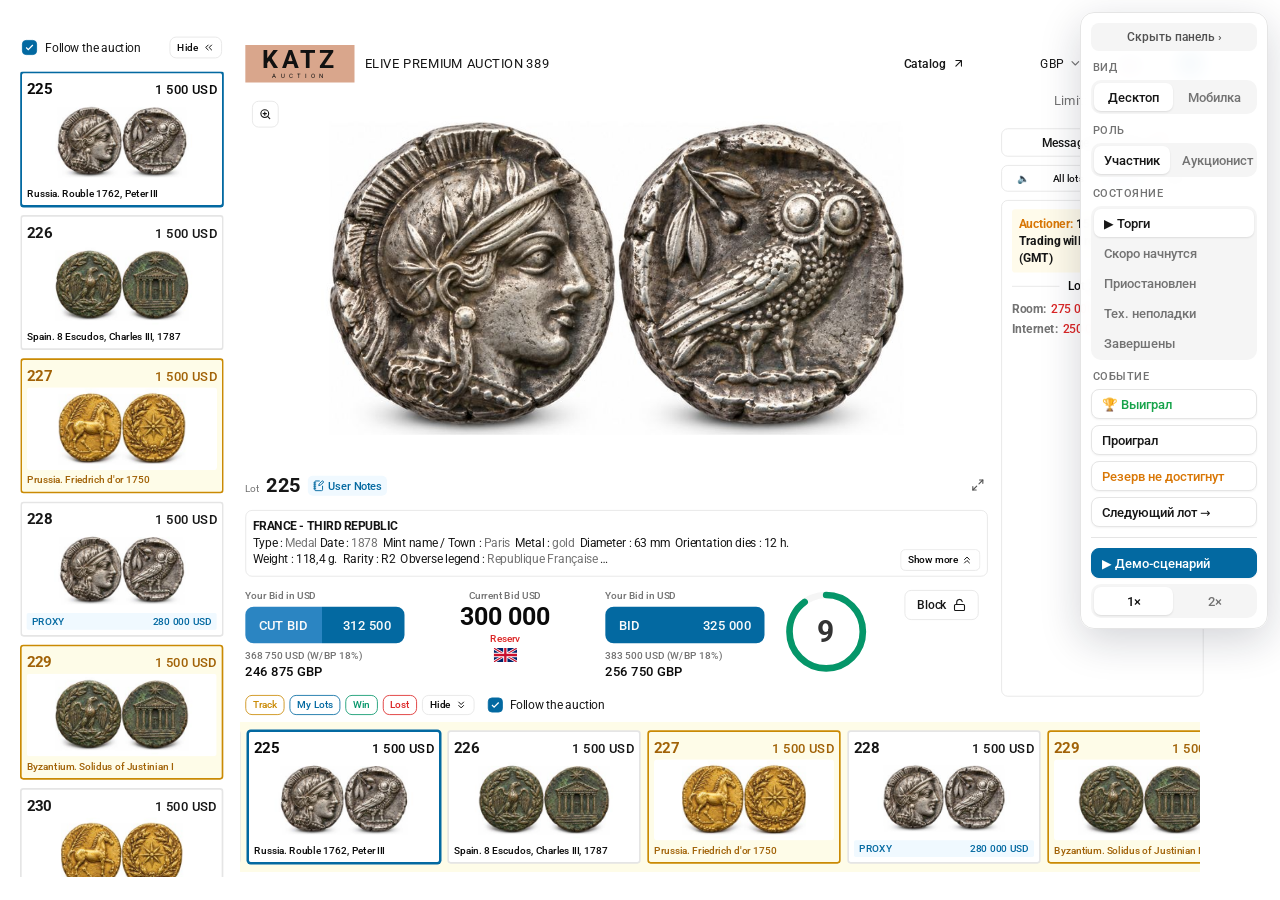
==== commit a25af1a1: "Update prototype 12.11.2026 14:39:47,96" ====
--- a/live-bidding.html
+++ b/live-bidding.html
@@ -451,28 +451,410 @@
 
 body.m .stage-wrap{display:none}
 .photo:has(.veil.show) .photo-img{opacity:0;transition:opacity .3s}
+
+/* ---- «Follow the auction»: отдельные чекбоксы для левой колонки и нижней ленты ---- */
+button.follow{padding:0;border:0;background:none;color:inherit;font:inherit;font-size:14px;cursor:pointer;text-align:left}
+button.follow .check{flex:none;border:1px solid var(--primary);transition:background-color .15s,border-color .15s}
+button.follow .check svg{transition:opacity .15s,transform .15s}
+button.follow[aria-checked="false"] .check{background:#fff;border-color:#d4d4d4}
+button.follow[aria-checked="false"] .check svg{opacity:0;transform:scale(.6)}
+button.follow:focus-visible{outline:2px solid var(--primary);outline-offset:3px;border-radius:4px}
+.filters{align-items:center}
+.filters .follow.is-strip{gap:8px;margin-right:6px;font-size:12px}
+.filters .follow.is-strip .check{width:16px;height:16px;border-radius:4px}
+.side-list{overflow-y:auto;overscroll-behavior:contain;scrollbar-width:thin}
+.strip-view{position:relative;overflow-x:auto;overflow-y:hidden;overscroll-behavior:contain;scrollbar-width:thin}
+.side-track,.strip-track{transform:none!important}
+/* запас в конце списка, чтобы и последние лоты могли встать в самый верх / к левому краю */
+.side-track::after{content:"";flex:none;height:794px}
+.role-a .side-track::after{height:750px}
+.strip-track::after{content:"";flex:none;width:901px}
+.screen.side-hidden .strip-track::after{width:1125px}
+body.m .strip-track::after{content:none}
+
+/* ===== состояния из Figma «LIVE-BIDDING» 16360:83926 ===== */
+/* Lot card: Last / Track / Main / Win / Lost / Proxy / Autobid */
+.lcard{border:2px solid #e5e5e5;border-radius:4px;background:#fff}
+.lcard.is-sold{background:#e5e5e5;border-color:#e5e5e5}
+.lcard.is-sold .row,.lcard.is-sold small{color:#737373}
+/* избранные (Track) — жёлтые; активный (текущий) лот — синяя рамка поверх любого состояния */
+.lcard.is-track{background:#fefce8;border-color:#ca8a04}
+.lcard.is-track .row,.lcard.is-track small,.lcard.is-track .price{color:#a16207}
+.lcard.is-current{background:#fff;border-color:#0369a1;box-shadow:0 0 0 1px #0369a1}
+.lcard.is-current .row,.lcard.is-current small{color:#0a0a0a}
+.lcard.is-current .price{color:#0a0a0a}
+.lcard.is-current.is-tracked{background:#fefce8}
+.lcard.is-current.is-tracked .row,.lcard.is-current.is-tracked small,.lcard.is-current.is-tracked .price{color:#a16207}
+.lcard.is-sold .price{color:#737373}
+.lcard.is-won .price{color:#059669!important}.lcard.is-lost .price{color:#dc2626!important}
+.lfoot{flex:none;display:flex;justify-content:space-between;margin-top:4px;padding:0 6px;border-radius:2px;font-size:12px;font-weight:500;line-height:20px}
+.lfoot.is-proxy{background:#f0f9ff;color:#0369a1}.lfoot.is-autobid{background:#f0fdf4;color:#059669}
+/* фильтры ленты: Default / Hover / Active / Disable */
+.filters{display:flex;align-items:center;gap:6px;padding:6px 6px 8px}
+.flt{--c:#ca8a04;--ch:#a16207;height:24px;padding:0 8px;border:1px solid var(--c);border-radius:8px;background:#fff;color:var(--c);font:inherit;font-size:12px;font-weight:500;line-height:22px;cursor:pointer;transition:background-color .15s,color .15s,border-color .15s}
+.flt.is-my{--c:#0369a1;--ch:#075985}.flt.is-win{--c:#059669;--ch:#047857}.flt.is-lost{--c:#dc2626;--ch:#b91c1c}
+@media (hover:hover){.flt:hover:not(:disabled):not([aria-pressed="true"]){border-color:var(--ch);color:var(--ch)}}
+.flt[aria-pressed="true"]{background:var(--c);border-color:var(--c);color:#fafafa}
+.flt:disabled{opacity:.5;cursor:default}
+.flt:focus-visible,.btn-xs:focus-visible,.pla:focus-visible,.side-open:focus-visible,.strip-open:focus-visible{outline:2px solid #0369a1;outline-offset:2px}
+.btn-xs.lb-hide{display:inline-flex;align-items:center;gap:6px;height:24px;padding:0 8px;border:1px solid #e5e5e5;border-radius:8px;background:#fff;color:#0a0a0a;font:inherit;font-size:12px;font-weight:500;cursor:pointer}
+.side-top .btn-xs.lb-hide{height:26px}
+@media (hover:hover){.btn-xs.lb-hide:hover{background:#f5f5f5}}
+.filters .follow.is-strip{margin:0 0 0 10px;gap:8px;font-size:14px}
+.filters .follow.is-strip .check{width:18px;height:18px;border-radius:5px}
+.strip-empty{display:grid;place-items:center;height:100%;color:#737373;font-size:14px}
+.strip-empty[hidden]{display:none}
+/* скрытие панелей: Close / Open panel */
+.side-open,.strip-open{align-items:center;gap:6px;border:1px solid #e5e5e5;background:#fff;color:#0a0a0a;font:inherit;font-size:12px;font-weight:500;cursor:pointer;box-shadow:0 1px 2px rgba(0,0,0,.05)}
+@media (hover:hover){.side-open:hover,.strip-open:hover{background:#f5f5f5}}
+.side-open{position:absolute;left:8px;top:24px;width:24px;height:155px;padding:0;border-radius:8px;flex-direction:row;justify-content:center;writing-mode:vertical-rl;transform:rotate(180deg)}
+.side-open svg{transform:rotate(180deg)}
+.filters .btn-xs span,.filters .follow span{padding:0;border:0;border-radius:0}
+.filters .follow .check{border:1px solid var(--primary);border-radius:5px}
+.filters .follow[aria-checked="false"] .check{border-color:#d4d4d4}
+.strip-open{position:absolute;left:274px;top:806px;height:24px;padding:0 8px;border-radius:8px}
+/* ---- скрытие панелей лотов: анимация + адаптация раскладки ---- */
+.screen{--mv:cubic-bezier(.77,0,.175,1);--out:cubic-bezier(.23,1,.32,1)}
+.side,.strip{transition:transform 320ms var(--out),opacity 220ms ease,visibility 0s}
+.screen.side-hidden .side{visibility:hidden;opacity:0;transform:translateX(-40px);transition:transform 260ms var(--mv),opacity 180ms ease,visibility 0s 260ms}
+.screen.strip-hidden .strip{visibility:hidden;opacity:0;transform:translateY(40px);transition:transform 260ms var(--mv),opacity 180ms ease,visibility 0s 260ms}
+/* вкладки «Open panel» появляются, когда панель уже уехала */
+.side-open,.strip-open{display:flex;visibility:hidden;opacity:0;pointer-events:none;transition:opacity 180ms ease,visibility 0s 180ms,left 360ms var(--mv),top 360ms var(--mv)}
+.screen.side-hidden .side-open,.screen.strip-hidden .strip-open{visibility:visible;opacity:1;pointer-events:auto;transition:opacity 200ms ease 200ms,visibility 0s,left 360ms var(--mv),top 360ms var(--mv)}
+.strip-open{display:inline-flex}
+/* основная колонка занимает освободившееся место */
+.head,.photo,.lotline,.a-info,.strip{transition:left 360ms var(--mv),width 360ms var(--mv),top 360ms var(--mv),height 360ms var(--mv),box-shadow 360ms ease,transform 320ms var(--out),opacity 220ms ease,visibility 0s}
+.desc{transition:left 360ms var(--mv),width 360ms var(--mv),top 360ms var(--mv),height 360ms var(--mv),opacity .3s}
+.bidrow{transition:left 360ms var(--mv),width 360ms var(--mv),top 360ms var(--mv),opacity .3s,filter .3s}
+.feed{transition:height 360ms var(--mv)}
+/* — раскладка при скрытых панелях (Figma 16346:27600) — */
+.side-open{left:0;top:0;border-radius:0 8px 8px 0}
+.screen.side-hidden :is(.head,.photo,.lotline,.desc,.bidrow,.a-info){left:48px}
+.screen.side-hidden :is(.photo,.lotline,.desc,.bidrow,.a-info){width:1123px}
+.screen.side-hidden .strip{left:0;width:1440px}
+.screen.side-hidden .strip-track::after{width:1194px}
+/* участник: скрыта лента — описание выше, ставки ниже */
+.screen.strip-hidden .desc{height:164px}
+.screen.strip-hidden .bidrow{top:760px}
+.screen.strip-hidden .feed{height:709px}
+.screen.strip-hidden .strip-open{left:280px;top:994px}
+/* скрыты обе панели — фото крупнее */
+.screen.side-hidden.strip-hidden :is(.head,.photo,.lotline,.desc,.bidrow,.a-info){left:40px}
+.screen.side-hidden.strip-hidden :is(.photo,.lotline,.desc,.bidrow,.a-info){width:1131px}
+.screen.side-hidden.strip-hidden .photo{height:567px}
+.screen.side-hidden.strip-hidden .lotline{top:664px}
+.screen.side-hidden.strip-hidden .desc{top:708px;height:80px}
+.screen.side-hidden.strip-hidden .bidrow{top:804px}
+.screen.side-hidden.strip-hidden .feed{height:714px}
+.screen.side-hidden.strip-hidden .strip-open{left:40px}
+/* аукционист */
+.screen.role-a.strip-hidden .photo{height:460px}
+.screen.role-a.strip-hidden .lotline{top:556px}
+.screen.role-a.strip-hidden .a-info{top:596px}
+.screen.role-a.strip-hidden .feed{height:633px}
+.screen.role-a.side-hidden.strip-hidden .photo{height:504px}
+.screen.role-a.side-hidden.strip-hidden .lotline{top:600px}
+.screen.role-a.side-hidden.strip-hidden .a-info{top:640px}
+.screen.role-a.side-hidden.strip-hidden .feed{height:638px}
+.screen.strip-hidden .strip{pointer-events:none}
+
+/* — увеличение фото: поверх всего экрана — */
+button.zoom{padding:0;color:#171717;cursor:pointer;transition:background-color .15s,border-color .15s}
+@media (hover:hover){button.zoom:hover{background:#f0f9ff}}
+button.zoom:focus-visible{outline:0;border-color:#0369a1;background:#f0f9ff}
+button.zoom span{display:grid}button.zoom .z-out,.screen.photo-zoom button.zoom .z-in{display:none}.screen.photo-zoom button.zoom .z-out{display:grid}
+.screen.photo-zoom .photo{left:49px!important;top:8px!important;width:1339px!important;z-index:40;box-shadow:0 24px 64px rgba(9,9,11,.22),0 0 0 1px #e5e5e5;cursor:zoom-out}
+.photo{z-index:1}
+
+/* — описание: Show more (поверх фото) и развёрнутый режим (фото уменьшается) — */
+.desc{overflow:hidden;background:#fff;z-index:2}
+.desc .d-full,.desc .more.is-close{display:none}
+.desc .more{display:inline-flex;align-items:center;gap:4px;background:#fff;color:#0a0a0a;font:inherit;font-size:12px;font-weight:500;cursor:pointer;z-index:1}
+@media (hover:hover){.desc .more:hover{background:#f5f5f5}}
+.screen:is(.desc-open,.desc-flow) .desc{overflow-y:auto;scrollbar-width:thin}
+.screen:is(.desc-open,.desc-flow) .desc .d-full{display:inline}
+.screen:is(.desc-open,.desc-flow) .desc .d-dots,.screen:is(.desc-open,.desc-flow) .desc .more:not(.is-close){display:none}
+.screen:is(.desc-open,.desc-flow) .desc .more.is-close{display:flex;position:sticky;bottom:0;margin:4px 0 0 auto;width:max-content}
+.screen.desc-open .desc{top:408px;height:256px;z-index:6;box-shadow:0 -12px 32px rgba(9,9,11,.10)}
+.screen.desc-open.strip-hidden .desc{top:492px}
+.screen.desc-open.side-hidden.strip-hidden .desc{top:532px}
+.screen.desc-flow .photo{width:535px!important;height:266px!important}
+.screen.desc-flow .lotline{top:367px!important}
+.screen.desc-flow .desc{top:406px!important;height:256px}
+.screen.desc-flow.strip-hidden .desc{height:336px}
+.screen.desc-flow.side-hidden.strip-hidden .desc{height:380px}
+.role-a .fs{display:none!important}
+button.fs{width:24px;height:24px;display:grid;place-items:center;padding:0;border:0;border-radius:6px;background:none;color:#0a0a0a;cursor:pointer}
+@media (hover:hover){button.fs:hover{background:#f5f5f5}}
+button.fs:focus-visible{outline:2px solid #0369a1;outline-offset:1px}
+button.fs span{display:grid}button.fs .f-min,.screen.desc-flow button.fs .f-max{display:none}.screen.desc-flow button.fs .f-min{display:grid}
+
+/* — затемнение с блюром, окно запроса лимита и чат с аукционным домом — */
+.lb-scrim{position:fixed;inset:0;z-index:200;background:rgba(9,9,11,.12);backdrop-filter:blur(6px);-webkit-backdrop-filter:blur(6px);opacity:0;visibility:hidden;transition:opacity 200ms ease,visibility 0s 200ms}
+body.limit-open .lb-scrim{opacity:1;visibility:visible;transition:opacity 200ms ease}
+.lb-dialog{position:fixed;z-index:201;inset:0;margin:auto;width:246px;height:fit-content;box-sizing:border-box;display:flex;flex-direction:column;gap:16px;padding:24px;border:1px solid #e5e5e5;border-radius:10px;background:#fff;box-shadow:0 16px 40px rgba(9,9,11,.16);opacity:0;visibility:hidden;transform:scale(.96);transition:opacity 150ms ease,transform 150ms ease,visibility 0s 150ms}
+body.limit-open .lb-dialog{opacity:1;visibility:visible;transform:none;transition:opacity 200ms cubic-bezier(.23,1,.32,1),transform 200ms cubic-bezier(.23,1,.32,1)}
+.lb-dialog h3{margin:0;font-size:18px;font-weight:600;line-height:28px;white-space:nowrap}
+.lb-dialog input{height:36px;padding:0 12px;border:1px solid #e5e5e5;border-radius:8px;font:inherit;font-size:14px;outline:0}
+.lb-dialog input:focus{border-color:#0369a1;box-shadow:0 0 0 3px rgba(3,105,161,.15)}
+.lb-dlg-acts{display:flex;gap:8px}
+.lb-b{height:36px;padding:0 16px;border-radius:8px;font:inherit;font-size:14px;font-weight:500;cursor:pointer;transition:background-color .15s,transform .16s cubic-bezier(.23,1,.32,1)}
+.lb-b:active:not(:disabled){transform:scale(.97)}
+.lb-b.is-outline{border:1px solid #e5e5e5;background:#fff;color:#0a0a0a}
+.lb-b.is-primary{flex:1;border:0;background:#0369a1;color:#fff}
+.lb-b:disabled{opacity:.5;cursor:default}
+@media (hover:hover){.lb-b.is-outline:hover{background:#f5f5f5}.lb-b.is-primary:hover:not(:disabled){background:#075985}}
+.upbtn{cursor:pointer}.upbtn.is-wait{background:#f0f9ff}
+.lb-chat{position:absolute;z-index:50;left:1145px;top:155px;width:282px;height:366px;display:flex;flex-direction:column;border:1px solid #e5e5e5;border-radius:8px;background:#fff;box-shadow:0 12px 32px rgba(9,9,11,.16);overflow:hidden;opacity:0;visibility:hidden;transform:translateY(-6px) scale(.98);transform-origin:top right;transition:opacity 150ms ease,transform 150ms ease,visibility 0s 150ms}
+.screen.chat-open .lb-chat{opacity:1;visibility:visible;transform:none;transition:opacity 200ms cubic-bezier(.23,1,.32,1),transform 200ms cubic-bezier(.23,1,.32,1)}
+.lb-chat header{display:flex;align-items:center;justify-content:space-between;height:31px;padding:0 8px;border-bottom:1px solid #e5e5e5;font-size:14px}.lb-chat header b{font-weight:500}
+.ch-x{width:20px;height:20px;padding:0;border:0;border-radius:4px;background:none;color:#0a0a0a;cursor:pointer}@media (hover:hover){.ch-x:hover{background:#f5f5f5}}
+.ch-who{display:flex;align-items:center;gap:10px;height:48px;padding:0 8px;font-size:14px}.ch-who b{font-weight:500}
+.ch-av{position:relative;flex:none;width:32px;height:32px;display:grid;place-items:center;border-radius:50%;background:#e5e5e5;color:#737373;font-size:13px;font-weight:600}
+.ch-av.is-on::after{content:"";position:absolute;top:1px;right:1px;width:7px;height:7px;border:1px solid #fff;border-radius:50%;background:#059669}
+.ch-body{flex:1;display:flex;flex-direction:column;gap:12px;padding:12px 16px 12px 8px;background:#f5f5f5;overflow-y:auto;scrollbar-width:thin}
+.ch-date{align-self:center;color:#737373;font-size:12px}
+.ch-row{display:flex;align-items:flex-end;gap:12px}
+.ch-msg{max-width:170px;padding:10px 12px 8px;border-radius:8px;background:#fff;font-size:12px;line-height:16px}
+.ch-msg p{margin:0}.ch-msg time{display:block;margin-top:4px;color:#737373;font-size:11px;text-align:right}
+.ch-msg.is-me{align-self:flex-end;background:#0369a1;color:#fff}.ch-msg.is-me time{color:rgba(255,255,255,.8)}
+.ch-msg.is-new{animation:chIn 220ms cubic-bezier(.23,1,.32,1)}
+@keyframes chIn{from{opacity:0;transform:translateY(6px)}}
+.ch-form{display:flex;align-items:center;gap:8px;height:41px;padding:0 4px 0 10px;border-top:1px solid #e5e5e5}
+.ch-form input{flex:1;min-width:0;height:32px;border:0;font:inherit;font-size:14px;outline:0}
+.ch-form button{width:32px;height:32px;border:1px solid #e5e5e5;border-radius:8px;background:#fff;font-size:18px;line-height:1;cursor:pointer}
+@media (hover:hover){.ch-form button:hover{background:#f0f9ff}}
+@media (prefers-reduced-motion:reduce){.screen *{transition-duration:0s!important;transition-delay:0s!important}}
+/* аукционист: строка раздела с кнопкой «молоток» (Default / Hover / Focus / Disable / Active) */
+.side-sub{display:none;align-items:center;gap:8px;padding:0 2px 12px;font-size:14px}
+.side-sub .mu{color:#737373}.side-sub b{font-weight:500;color:#737373;white-space:nowrap;overflow:hidden;text-overflow:ellipsis}
+.role-a .side-sub{display:flex}
+.role-a .side-list{top:102px}
+.pla{flex:none;width:32px;height:32px;display:grid;place-items:center;padding:0;border:1px solid #e5e5e5;border-radius:8px;background:#fff;color:#0a0a0a;cursor:pointer;transition:background-color .15s,border-color .15s,color .15s}
+@media (hover:hover){.pla:hover:not(:disabled){background:#f0f9ff;color:#0369a1}}
+.pla:focus-visible{background:#f0f9ff;border-color:#0369a1;color:#0369a1;outline:0}
+.pla:active:not(:disabled){background:#e0f2fe;color:#0369a1}
+.pla:disabled{color:#a3a3a3;cursor:default}
+
+/* ===== раздача лимитов как в ЛК ===== */
+.a-limits tr.has-req td{background:#f0fdf4}
+.a-limits tr.is-locked td{color:#a3a3a3}
+.a-limits td.req{color:#059669;font-weight:500}
+.a-limits td.unp{color:#dc2626}
+.a-limits td.rem b{font-weight:500}.a-limits td.rem i{font-style:normal;color:#737373}.a-limits td.rem em{color:#a3a3a3;font-style:normal}
+.a-lim-act button{transition:background-color .15s,color .15s,border-color .15s}
+.a-lim-act .ok{border-color:#059669;color:#059669}.a-lim-act .no{border-color:#dc2626;color:#dc2626}.a-lim-act .inf{border-color:#0369a1;color:#0369a1}
+.a-lim-act .no.on{background:#dc2626;color:#fff}.a-lim-act .inf.on{background:#0369a1;color:#fff}.a-lock.on{background:#dc2626;color:#fff}
+@media (hover:hover){.a-lim-act .ok:hover{background:#ecfdf5}.a-lim-act .no:not(.on):hover,.a-lock:not(.on):hover{background:#fef2f2}.a-lim-act .inf:not(.on):hover{background:#f0f9ff}}
+.a-lim-act button:active,.a-lock:active{transform:scale(.94)}
+.lb-snack{position:absolute;z-index:70;left:50%;bottom:24px;max-width:420px;padding:10px 14px;border-radius:8px;background:#0a0a0a;color:#fafafa;font-size:14px;box-shadow:0 8px 24px rgba(0,0,0,.2);opacity:0;transform:translate(-50%,8px);pointer-events:none;transition:opacity .2s,transform .2s cubic-bezier(.23,1,.32,1)}
+.lb-snack.on{opacity:1;transform:translate(-50%,0)}
+body.m .lb-snack{bottom:16px;max-width:300px;font-size:13px}
+body.m .am-req header{background:#737373}body.m .am-req header.is-req{background:#059669}
+body.m .am-req.is-locked{opacity:.6}
+body.m .am-req dd.ok{color:#059669}body.m .am-req dd.no{color:#dc2626}body.m .am-req dd.rem i{font-style:normal;color:#737373}body.m .am-req dd.rem em{font-style:normal;color:#a3a3a3}
+body.m .am-req .acts{grid-template-columns:repeat(4,1fr)!important}
+body.m .am-req .acts .no{border-color:#dc2626;color:#dc2626}body.m .am-req .acts .ok{border-color:#059669;color:#059669}body.m .am-req .acts .inf{border-color:#0369a1;color:#0369a1}
+body.m .am-req .acts .no.on{background:#dc2626;color:#fff}body.m .am-req .acts .inf.on{background:#0369a1;color:#fff}
+body.m .am-req .acts button:active{transform:scale(.96)}
+
+/* ===== шапка: кнопки, меню валюты / языка / аккаунта ===== */
+.head .catalog{color:inherit;text-decoration:none}
+button.cur,button.avatar{font:inherit;cursor:pointer}
+button.cur{display:flex;align-items:center;height:32px;padding:0 6px;border:0;border-radius:8px;background:none;color:inherit}
+@media (hover:hover){button.cur:hover{background:#f5f5f5}}
+button.cur[aria-expanded="true"]{background:#f0f9ff}
+button.cur[aria-expanded="true"] .chev{transform:rotate(180deg)}
+button.cur .chev{transition:transform .2s cubic-bezier(.23,1,.32,1)}
+#langFlag{display:grid}
+button.avatar{border:0;padding:0}
+button.avatar[aria-expanded="true"]{box-shadow:0 0 0 3px #bae6fd}
+.lb-menu{position:absolute;z-index:45;min-width:220px;padding:4px;border:1px solid #e5e5e5;border-radius:8px;background:#fff;box-shadow:0 12px 32px rgba(9,9,11,.14);opacity:0;visibility:hidden;transform:translateY(-4px) scale(.98);transform-origin:top right;transition:opacity 150ms ease,transform 150ms ease,visibility 0s 150ms}
+.lb-menu.on{opacity:1;visibility:visible;transform:none;transition:opacity 180ms cubic-bezier(.23,1,.32,1),transform 180ms cubic-bezier(.23,1,.32,1)}
+.lb-menu button,.lb-menu a{display:flex;align-items:center;gap:10px;width:100%;height:36px;padding:0 10px;border:0;border-radius:6px;background:none;color:#0a0a0a;font:inherit;font-size:14px;text-align:left;text-decoration:none;cursor:pointer}
+.lb-menu button span{color:#737373;font-size:13px}
+.lb-menu button svg:last-child:not(.ukflag),.lb-menu a svg{margin-left:auto;color:#0369a1}
+.lb-menu a svg{color:#a3a3a3}
+@media (hover:hover){.lb-menu button:hover,.lb-menu a:hover{background:#f5f5f5}}
+.lb-menu button[aria-checked="true"]{background:#f0f9ff}
+.lb-menu b{font-weight:500}
+.lb-menu .ukflag{flex:none;border-radius:2px;box-shadow:0 0 0 1px rgba(0,0,0,.06)}
+.lm-acc{display:flex;align-items:center;gap:10px;padding:8px 10px 10px;margin-bottom:4px;border-bottom:1px solid #e5e5e5}
+.lm-acc b{display:block;font-size:14px;font-weight:600}.lm-acc small{color:#737373;font-size:12px}
+.lm-av{flex:none;width:36px;height:36px;display:grid;place-items:center;border-radius:50%;background:#0369a1;color:#fff;font-size:13px;font-weight:600}
+.lb-menu a.is-out{margin-top:4px;border-top:1px solid #e5e5e5;border-radius:0 0 6px 6px;color:#dc2626}
+/* ===== заметки к лоту ===== */
+button.notes{display:inline-flex;align-items:center;gap:4px;height:24px;padding:0 6px;border:0;border-radius:6px;background:#f0f9ff;color:#0369a1;font:inherit;font-size:13px;font-weight:500;cursor:pointer;position:relative}
+@media (hover:hover){button.notes:hover{background:#e0f2fe}}
+button.notes.has-note{background:#fefce8;color:#a16207}
+.n-dot{width:6px;height:6px;border-radius:50%;background:#ca8a04}.n-dot[hidden]{display:none}
+.lb-note{position:absolute;z-index:46;width:320px;display:flex;flex-direction:column;gap:10px;padding:12px;border:1px solid #e5e5e5;border-radius:8px;background:#fff;box-shadow:0 12px 32px rgba(9,9,11,.14);opacity:0;visibility:hidden;transform:translateY(-4px);transition:opacity 150ms ease,transform 150ms ease,visibility 0s 150ms}
+.lb-note.on{opacity:1;visibility:visible;transform:none;transition:opacity 180ms cubic-bezier(.23,1,.32,1),transform 180ms cubic-bezier(.23,1,.32,1)}
+.lb-note .ln-t{font-size:14px;font-weight:600}
+.lb-note textarea,.m-sh-body textarea{width:100%;box-sizing:border-box;padding:8px 10px;border:1px solid #e5e5e5;border-radius:8px;font:inherit;font-size:14px;line-height:20px;resize:none;outline:0}
+.lb-note textarea:focus,.m-sh-body textarea:focus,.m-sh-body input:focus{border-color:#0369a1;box-shadow:0 0 0 3px rgba(3,105,161,.15)}
+.ln-acts{display:flex;justify-content:flex-end;gap:8px}.ln-acts .is-primary{flex:none}
+/* ===== мобильные шторки (меню, заметки, лимит) — блюр на всю площадь телефона ===== */
+.m-sheet-wrap{position:absolute;inset:0;z-index:80;border-radius:inherit;overflow:hidden;pointer-events:none}
+.m-scrim{position:absolute;inset:0;background:rgba(9,9,11,.12);backdrop-filter:blur(6px);-webkit-backdrop-filter:blur(6px);opacity:0;transition:opacity 200ms ease}
+.m-sheet{position:absolute;left:0;right:0;bottom:0;max-height:86%;display:flex;flex-direction:column;padding:8px 12px calc(12px + env(safe-area-inset-bottom));border-radius:14px 14px 0 0;background:#fff;box-shadow:0 -8px 30px rgba(0,0,0,.14);transform:translateY(100%);transition:transform 260ms cubic-bezier(.32,.72,0,1)}
+.m-sheet-wrap.on{pointer-events:auto}.m-sheet-wrap.on .m-scrim{opacity:1}.m-sheet-wrap.on .m-sheet{transform:none;transition-duration:320ms}
+.m-handle{width:64px;height:5px;margin:2px auto 10px;border-radius:999px;background:#e5e5e5}
+.m-sheet h3{margin:0 0 10px;font-size:16px;font-weight:600}
+.m-sh-body{flex:1;min-height:0;overflow-y:auto;display:flex;flex-direction:column;gap:10px;scrollbar-width:none}
+.m-sh-body>*,.m-sh-body>.lb-b.ms-wide{flex:none}
+.m-sh-body input{height:40px;padding:0 12px;border:1px solid #e5e5e5;border-radius:8px;font:inherit;font-size:16px;outline:0}
+.m-sh-body textarea{font-size:16px}
+.m-sh-close{flex:none;display:flex;align-items:center;justify-content:center;gap:6px;height:36px;margin-top:10px;border:1px solid #e5e5e5;border-radius:8px;background:#fff;font:inherit;font-size:14px;font-weight:500;cursor:pointer}
+.ms-wide{display:flex;align-items:center;justify-content:center;gap:6px;width:100%;height:40px}
+.ms-hint{margin:0;color:#737373;font-size:14px}.ms-hint b{color:#0a0a0a;font-weight:500}
+.ms-l{margin:4px 0 0;color:#737373;font-size:12px;font-weight:500;text-transform:uppercase;letter-spacing:.02em}
+.ms-chips{display:flex;flex-wrap:wrap;gap:6px}
+.ms-chips button{height:32px;padding:0 12px;border:1px solid #e5e5e5;border-radius:8px;background:#fff;font:inherit;font-size:14px;font-weight:500;cursor:pointer}
+.ms-chips button[aria-pressed="true"]{border-color:#0369a1;background:#0369a1;color:#fff}
+.ms-menu a,.ms-list button,.ms-cat{display:flex;align-items:center;gap:10px;width:100%;min-height:40px;padding:0 4px;border:0;border-bottom:1px solid #f5f5f5;background:none;color:#0a0a0a;font:inherit;font-size:15px;text-align:left;text-decoration:none}
+.ms-menu a svg,.ms-cat svg{margin-left:auto;color:#a3a3a3}.ms-menu a.is-out{color:#dc2626;border-bottom:0}
+.ms-menu .lm-acc{padding:4px 4px 10px}
+.ms-list button span{color:#737373;font-size:13px}.ms-list button[aria-checked="true"]{color:#0369a1}.ms-list button svg:last-child:not(.ukflag){margin-left:auto;color:#0369a1}
+.ms-list .ukflag{flex:none;border-radius:2px;box-shadow:0 0 0 1px rgba(0,0,0,.06)}
+body.m button.m-sq{background:#fff;font:inherit;cursor:pointer;padding:0}
+body.m .m-sq.up.is-wait{background:#f0f9ff}
+body.m button.notes{font-size:13px}
+@media (prefers-reduced-motion:reduce){.m-sheet,.m-scrim,.lb-menu,.lb-note{transition-duration:0s!important}}
+
+/* ===== мобилка: список лотов, поиск, фильтры, плашка, жесты ставок (Figma 18877:102737) ===== */
+body.m .m-lots-head{position:sticky;top:-12px;z-index:5;margin:0 -10px;padding:8px 10px 6px;background:#fff}
+body.m .m-tabs{margin:0 0 8px}
+body.m .m-seg button{height:30px;border:0;border-radius:8px;background:transparent;color:#737373;font:inherit;font-size:14px;font-weight:500;cursor:pointer}
+body.m .m-seg button.on{background:#fff;color:#0a0a0a;box-shadow:0 1px 2px rgba(0,0,0,.08)}
+body.m .m-search{display:flex;align-items:center;gap:8px;height:36px;margin-bottom:8px;padding:0 4px 0 10px;border:1px solid #e5e5e5;border-radius:8px;color:#737373}
+body.m .m-search[hidden],body.m .m-flts[hidden]{display:none}
+body.m .m-search input{flex:1;min-width:0;height:100%;border:0;outline:0;font:inherit;font-size:16px;color:#0a0a0a}
+body.m .m-search button{width:28px;height:28px;border:0;border-radius:6px;background:none;color:#0a0a0a;cursor:pointer}
+body.m .m-search:focus-within{border-color:#0369a1;box-shadow:0 0 0 3px rgba(3,105,161,.15)}
+body.m .m-flts{display:grid;grid-template-columns:repeat(4,1fr);gap:6px;margin-bottom:6px}
+body.m .m-flts .flt{height:30px;padding:0}
+body.m .m-empty{padding:40px 0;color:#737373;font-size:14px;text-align:center;background:#fefce8;border-radius:8px}
+body.m .m-curbar{position:absolute;left:18px;right:18px;bottom:18px;z-index:20;display:flex;align-items:center;gap:12px;height:44px;padding:0 6px 0 12px;border:1px solid #e5e5e5;border-radius:10px;background:#fff;box-shadow:0 8px 24px rgba(9,9,11,.14);font-size:14px;opacity:0;visibility:hidden;transform:translateY(8px);transition:opacity 180ms ease,transform 220ms cubic-bezier(.23,1,.32,1),visibility 0s 220ms}
+body.m .m-curbar.on{opacity:1;visibility:visible;transform:none;transition:opacity 180ms ease,transform 220ms cubic-bezier(.23,1,.32,1)}
+body.m .m-curbar span b{color:#0369a1;font-weight:500}body.m .m-curbar .red{flex:1;color:#dc2626;font-weight:500}
+body.m .m-curbar button{width:32px;height:32px;display:grid;place-items:center;border:0;border-radius:8px;background:#0369a1;color:#fff;cursor:pointer}
+@media (max-width:600px){body.m .m-curbar{left:10px;right:10px;bottom:calc(10px + env(safe-area-inset-bottom))}}
+/* свайп BID: ручка тянется вправо, за ней заливка */
+body.m .m-btn#bidBtn{--dx:0px;--p:0;overflow:hidden;touch-action:pan-y;user-select:none;-webkit-user-select:none}
+body.m .m-btn#bidBtn::before{content:"";position:absolute;inset:0;width:calc(40px + var(--dx));background:#0ea5e9;opacity:.35;border-radius:inherit;transition:width 260ms cubic-bezier(.32,.72,0,1)}
+body.m .m-btn#bidBtn .sw{z-index:2;transform:translateX(var(--dx));transition:transform 260ms cubic-bezier(.32,.72,0,1);cursor:grab}
+body.m .m-btn#bidBtn.dragging::before,body.m .m-btn#bidBtn.dragging .sw{transition:none}
+body.m .m-btn#bidBtn.dragging .sw{cursor:grabbing}
+body.m .m-btn#bidBtn>span:not(.sw){position:relative;z-index:1}
+body.m .m-btn.hint .sw{animation:swHint 520ms cubic-bezier(.23,1,.32,1)}
+@keyframes swHint{30%{transform:translateX(26px)}60%{transform:translateX(0)}80%{transform:translateX(8px)}}
+/* удержание CUT BID: голубой прогресс за 1 секунду */
+body.m .m-btn#cutBtn{overflow:hidden;user-select:none;-webkit-user-select:none;-webkit-touch-callout:none}
+body.m .m-btn#cutBtn::after{content:"";position:absolute;inset:0;width:0;background:#38bdf8;opacity:.55;border-radius:inherit;pointer-events:none}
+body.m .m-btn#cutBtn.holding::after{width:100%;transition:width 1000ms linear}
+body.m .m-btn#cutBtn>span{position:relative;z-index:1}
+/* ставка сделана — зелёная кнопка YOUR BID */
+body.m .m-btn.is-mine,body.m .m-btn.cut.is-mine{background:#059669!important}
+body.m .m-btn.is-mine .sw{background:#10b981!important;transform:none!important}
+body.m .m-btn.is-mine::before{display:none}
+body.m .m-btn.is-off{background:#94a3b8!important}body.m .m-btn.is-off .sw{background:#cbd5e1!important}
+@media (prefers-reduced-motion:reduce){body.m .m-btn#cutBtn.holding::after{transition-duration:1000ms}body.m .m-curbar{transition:none}}
+
+/* ===== нативный мобильный вид на телефоне (без масштабирования рамки) ===== */
+body.m.native{overflow:hidden}
+body.m.native .phone-wrap{position:fixed;inset:0;right:0;padding:0}
+body.m.native .phone{position:absolute;inset:0;left:0;top:0;width:100%;height:100%;min-height:0;border-radius:0;padding:0;background:#fff;box-shadow:none;transform:none!important}
+body.m.native .phone-scroll{height:100%;border-radius:0;padding-bottom:calc(80px + env(safe-area-inset-bottom))}
+body.m.native .m-sheet-wrap{border-radius:0}
+
+/* панель режимов прототипа: всегда в правом верхнем углу, поверх экрана — при раскрытии ничего не сдвигает */
+.ctrl{top:12px!important;right:12px!important;left:auto!important;bottom:auto!important;transform:none!important;max-height:calc(100vh - 24px)}
+.stage-wrap,body.ctrl-min .stage-wrap{right:56px}
+body.m .phone-wrap,body.m.ctrl-min .phone-wrap{right:56px}
+body.m.native .phone-wrap{right:0}
+body.m.native .ctrl{top:auto!important;left:auto!important;right:8px!important;bottom:calc(64px + env(safe-area-inset-bottom))!important;transform:none!important;opacity:.92}
+
+/* ===== шапка как в ЛК: dd-menu (валюта, язык) и acc-menu (аккаунт) ===== */
+.lb-menu.dd-menu{min-width:190px;padding:4px;border-radius:8px;box-shadow:0 10px 30px rgba(0,0,0,.12),0 2px 6px rgba(0,0,0,.06)}
+.lb-menu.dd-menu.is-cur{min-width:168px}
+.lb-menu .dd-item{display:flex;width:100%;height:32px;align-items:center;justify-content:space-between;gap:12px;padding:0 8px;border:0;border-radius:6px;background:transparent;color:#0a0a0a;font:inherit;font-size:13px;text-align:left;cursor:pointer}
+.lb-menu .dd-item[aria-selected="true"]{background:transparent}
+@media (hover:hover){.lb-menu .dd-item:hover{background:#f5f5f5}}
+.lb-menu .dd-item:focus-visible{background:#f5f5f5;outline:none}
+.lb-menu .dd-item-main{display:inline-flex;flex:1;align-items:center;justify-content:space-between;gap:10px}
+.lb-menu .dd-item small{color:#737373;font-size:11px;font-weight:500;letter-spacing:.04em}
+.lb-menu .dd-check{flex:none;margin:0!important;color:#0a0a0a!important}.lb-menu .dd-sp{width:14px;flex:none}
+.dd-flag-name{display:inline-flex;align-items:center;gap:8px}
+.flag-icon{display:block;width:20px;height:14px;flex-shrink:0;border-radius:2px;box-shadow:0 0 0 1px rgba(0,0,0,.12)}
+#langFlag .flag-icon{width:22px;height:15px}
+.lb-menu.acc-menu{width:280px;display:flex;flex-direction:column;gap:4px;padding:8px;border-radius:12px;box-shadow:0 16px 40px rgba(0,0,0,.18)}
+.acc-head{display:flex;align-items:center;gap:10px;padding:6px 6px 10px;border-bottom:1px solid #e5e5e5}
+.acc-head div{display:flex;min-width:0;flex-direction:column}.acc-head strong{font-size:14px;font-weight:500}.acc-head span{color:#737373;font-size:12px}
+.acc-head .lm-av,.mnav-user .lm-av{width:32px;height:32px}
+.acc-label{padding:8px 6px 4px;color:#737373;font-size:12px;font-weight:500}
+.acc-theme{display:grid;grid-template-columns:repeat(3,1fr);gap:4px;padding:3px;border-radius:10px;background:#f5f5f5}
+.acc-theme button{display:inline-flex;height:32px;align-items:center;justify-content:center;gap:6px;border:1px solid transparent;border-radius:8px;background:transparent;color:#737373;font:inherit;font-size:13px;font-weight:500;cursor:pointer}
+.acc-theme button.is-active{border-color:#e5e5e5;background:#fff;color:#0a0a0a;box-shadow:0 1px 2px rgba(0,0,0,.08)}
+.acc-sep{height:1px;margin:4px 0;background:#e5e5e5}
+.lb-menu .acc-item{display:flex;height:36px;align-items:center;gap:10px;padding:0 8px;border:0;border-radius:8px;background:transparent;color:#0a0a0a;font:inherit;font-size:14px;text-align:left;text-decoration:none;cursor:pointer}
+.lb-menu .acc-item svg{margin:0!important;color:#0a0a0a!important}
+@media (hover:hover){.lb-menu .acc-item:hover{background:#f5f5f5}}
+button.avatar{display:grid;place-items:center;color:#fff}
+/* мобильное меню как MobileNav в ЛК */
+.mnav-h strong{display:block;font-size:14px;font-weight:500;line-height:20px}.mnav-h span{display:block;color:#737373;font-size:12px;font-weight:400}
+.mnav-foot{display:flex;flex-direction:column;padding-top:8px}
+.mnav-row{display:flex;min-height:36px;align-items:center;gap:8px;padding:0;border:0;background:transparent;color:#0a0a0a;font:inherit;font-size:14px;text-align:left;cursor:pointer;width:100%}
+.mnav-row-main{display:inline-flex;flex:1;align-items:center;gap:8px}
+.mnav-row[aria-expanded="true"]>svg:last-child{transform:rotate(90deg)}.mnav-row>svg:last-child{transition:transform .2s cubic-bezier(.23,1,.32,1);color:#737373}
+.mnav-row.is-danger{color:#dc2626}
+.mnav-sub{display:flex;flex-direction:column;padding:0 0 4px 24px}.mnav-sub[hidden]{display:none}
+.mnav-sub-item{display:flex;min-height:36px;align-items:center;gap:12px;padding:0;border:0;background:transparent;color:#737373;font:inherit;font-size:14px;text-align:left;cursor:pointer}
+.mnav-sub-item.is-active{color:#0369a1}.mnav-sub-item .flag-icon{width:24px;height:16px}
+.acc-theme.mnav-theme{gap:2px;margin:8px 0}
+.mnav-user{display:flex;align-items:center;gap:8px;margin-top:8px}.mnav-user strong{display:block;font-size:14px;font-weight:500;line-height:18px}.mnav-user span{color:#737373;font-size:13px}
+.ms-menu a svg:first-child{margin:0;color:#737373}.ms-menu a span{flex:1}
+
+/* увеличенное фото: до верха панели ставок */
+.screen.photo-zoom .photo{height:var(--zh,666px)!important}
+.photo{cursor:zoom-in}.screen.photo-zoom .photo{cursor:zoom-out}.screen.photo-zoom .photo.is-zoomed-in{cursor:grab}.screen.photo-zoom .photo.is-panning{cursor:grabbing}
+.screen.photo-zoom .photo .photo-img{will-change:transform}
+.zoom-hint{display:none}
+.screen.photo-zoom .photo::after{content:"Колесо мыши — приблизить · клик — свернуть";position:absolute;right:12px;bottom:10px;z-index:3;padding:4px 8px;border-radius:6px;background:rgba(10,10,10,.6);color:#fff;font-size:12px;pointer-events:none;animation:zh 2.6s ease forwards}
+@keyframes zh{0%,70%{opacity:1}100%{opacity:0}}
+body.m .photo{cursor:default}
+
+/* заметка заполнена: кнопка остаётся синей, видно начало текста с многоточием, полный текст — в тултипе */
+button.notes.has-note{background:#f0f9ff;color:#0369a1}
+button.notes .n-txt{display:block;max-width:240px;overflow:hidden;text-overflow:ellipsis;white-space:nowrap}
+body.m button.notes .n-txt{max-width:170px}
+button.notes[data-tip]::after{content:attr(data-tip);position:absolute;left:0;top:calc(100% + 6px);z-index:30;width:max-content;max-width:320px;padding:6px 10px;border-radius:6px;background:#0a0a0a;color:#fafafa;font-size:12px;font-weight:400;line-height:16px;white-space:normal;text-align:left;box-shadow:0 6px 16px rgba(0,0,0,.18);opacity:0;visibility:hidden;transform:translateY(-2px);transition:opacity 120ms ease,transform 120ms ease,visibility 0s 120ms;pointer-events:none}
+@media (hover:hover){button.notes[data-tip]:hover::after{opacity:1;visibility:visible;transform:none;transition:opacity 150ms ease 300ms,transform 150ms ease 300ms,visibility 0s 300ms}}
+button.notes[data-tip]:focus-visible::after{opacity:1;visibility:visible;transform:none}
 </style>
 </head>
 <body>
 <div id="app"></div>
 <template id="tplD"><div class="stage-wrap"><div class="screen" id="screen">
   <aside class="side">
-    <div class="side-top"><div class="follow"><span class="check"><svg width="12" height="12" viewBox="0 0 24 24" fill="none" stroke="#fff" stroke-width="3"><path d="M20 6 9 17l-5-5"/></svg></span>Follow the auction</div><button class="btn-xs">Hide «</button></div>
+    <div class="side-top"><button type="button" class="follow" data-follow="side" role="checkbox" aria-checked="true"><span class="check"><svg width="12" height="12" viewBox="0 0 24 24" fill="none" stroke="#fff" stroke-width="3"><path d="M20 6 9 17l-5-5"/></svg></span>Follow the auction</button><button type="button" class="btn-xs lb-hide" data-hide="side">Hide <svg width="14" height="14" viewBox="0 0 24 24" fill="none" stroke="currentColor" stroke-width="2" stroke-linecap="round" stroke-linejoin="round" aria-hidden="true"><path d="m11 17-5-5 5-5"/><path d="m18 17-5-5 5-5"/></svg></button></div>
+    <div class="side-sub" id="sideSub"><button type="button" class="pla" id="plaBtn" aria-label="К текущему лоту" title="К текущему лоту"><svg width="16" height="16" viewBox="0 0 24 24" fill="none" stroke="currentColor" stroke-width="2" stroke-linecap="round" stroke-linejoin="round"><path d="m14 13-8.38 8.38a1 1 0 0 1-3-3L11 10"/><path d="m16 16 6-6"/><path d="m21.5 10.5-8-8"/><path d="m8 8 6-6"/><path d="m8.5 7.5 8 8"/></svg></button><span class="mu">2/38</span><b>Part 1. Roman Provincial</b></div>
     <div class="side-list"><div class="side-track" id="sideTrack"></div></div>
   </aside>
+  <button type="button" class="side-open" data-hide="side" aria-label="Open panel"><span>Open panel</span><svg width="14" height="14" viewBox="0 0 24 24" fill="none" stroke="currentColor" stroke-width="2" stroke-linecap="round" stroke-linejoin="round" aria-hidden="true"><path d="m6 17 5-5-5-5"/><path d="m13 17 5-5-5-5"/></svg></button>
   <header class="head">
     <div class="logo"><b>KATZ</b><span>AUCTION</span></div>
     <div class="title">ELIVE PREMIUM AUCTION 389</div>
     <div class="spacer"></div>
-    <div class="catalog">Catalog <svg width="16" height="16" viewBox="0 0 24 24" fill="none" stroke="currentColor" stroke-width="2" stroke-linecap="round" stroke-linejoin="round"><path d="M7 17 17 7M7 7h10v10"/></svg></div>
-    <div class="cur cur-eur">EUR <svg class="chev" width="16" height="16" viewBox="0 0 24 24" fill="none" stroke="#737373" stroke-width="2" stroke-linecap="round" stroke-linejoin="round"><path d="m6 9 6 6 6-6"/></svg></div>
-    <div class="cur"><svg class="ukflag" width="28" height="18" viewBox="0 0 60 36"><clipPath id="ukc"><rect width="60" height="36"/></clipPath><g clip-path="url(#ukc)"><rect width="60" height="36" fill="#012169"/><path d="M0 0l60 36M60 0 0 36" stroke="#fff" stroke-width="7"/><path d="M0 0l60 36M60 0 0 36" stroke="#C8102E" stroke-width="3"/><path d="M30 0v36M0 18h60" stroke="#fff" stroke-width="11"/><path d="M30 0v36M0 18h60" stroke="#C8102E" stroke-width="6"/></g></svg><svg class="chev" width="16" height="16" viewBox="0 0 24 24" fill="none" stroke="#737373" stroke-width="2" stroke-linecap="round" stroke-linejoin="round"><path d="m6 9 6 6 6-6"/></svg></div>
-    <div class="avatar"><svg width="16" height="16" viewBox="0 0 24 24" fill="none" stroke="#fff" stroke-width="2"><circle cx="12" cy="8" r="4"/><path d="M4 21a8 8 0 0 1 16 0"/></svg></div>
+    <a class="catalog" href="./#catalog/1" target="_blank" rel="noopener">Catalog <svg width="16" height="16" viewBox="0 0 24 24" fill="none" stroke="currentColor" stroke-width="2" stroke-linecap="round" stroke-linejoin="round"><path d="M7 17 17 7M7 7h10v10"/></svg></a>
+    <button type="button" class="cur cur-eur" id="curBtn" aria-haspopup="menu" aria-expanded="false"><span id="curCode">EUR</span> <svg class="chev" width="16" height="16" viewBox="0 0 24 24" fill="none" stroke="#737373" stroke-width="2" stroke-linecap="round" stroke-linejoin="round"><path d="m6 9 6 6 6-6"/></svg></button>
+    <button type="button" class="cur" id="langBtn" aria-haspopup="menu" aria-expanded="false" aria-label="Язык и страна"><span id="langFlag"><svg class="ukflag" width="28" height="18" viewBox="0 0 60 36"><clipPath id="ukc"><rect width="60" height="36"/></clipPath><g clip-path="url(#ukc)"><rect width="60" height="36" fill="#012169"/><path d="M0 0l60 36M60 0 0 36" stroke="#fff" stroke-width="7"/><path d="M0 0l60 36M60 0 0 36" stroke="#C8102E" stroke-width="3"/><path d="M30 0v36M0 18h60" stroke="#fff" stroke-width="11"/><path d="M30 0v36M0 18h60" stroke="#C8102E" stroke-width="6"/></g></svg></span><svg class="chev" width="16" height="16" viewBox="0 0 24 24" fill="none" stroke="#737373" stroke-width="2" stroke-linecap="round" stroke-linejoin="round"><path d="m6 9 6 6 6-6"/></svg></button>
+    <button type="button" class="avatar" id="accBtn" aria-haspopup="menu" aria-expanded="false" aria-label="Аккаунт"><svg width="19" height="19" viewBox="0 0 24 24" fill="none" stroke="currentColor" stroke-width="2" stroke-linecap="round" stroke-linejoin="round"><circle cx="12" cy="8" r="5"/><path d="M20 21a8 8 0 0 0-16 0"/></svg></button>
   </header>
 
   <section class="photo" id="photo">
     <img class="photo-img" id="img" alt="">
-    <div class="zoom"><svg width="16" height="16" viewBox="0 0 24 24" fill="none" stroke="#171717" stroke-width="2"><circle cx="11" cy="11" r="7"/><path d="m20 20-3.5-3.5"/></svg></div>
+    <button type="button" class="zoom" id="zoomBtn" aria-label="Увеличить фото" aria-pressed="false"><span class="z-in"><svg width="16" height="16" viewBox="0 0 24 24" fill="none" stroke="currentColor" stroke-width="2" stroke-linecap="round" stroke-linejoin="round" aria-hidden="true"><circle cx="11" cy="11" r="7"/><path d="m20 20-3.5-3.5"/><path d="M11 8v6M8 11h6"/></svg></span><span class="z-out"><svg width="16" height="16" viewBox="0 0 24 24" fill="none" stroke="currentColor" stroke-width="2" stroke-linecap="round" stroke-linejoin="round" aria-hidden="true"><circle cx="11" cy="11" r="7"/><path d="m20 20-3.5-3.5"/><path d="M8 11h6"/></svg></span></button>
     <div class="ring" id="ring"></div>
     <div class="tint" id="tint"></div>
     <div class="skeleton" id="skeleton"><div class="sk-label"><div class="pill"><svg class="spin" width="14" height="14" viewBox="0 0 24 24" fill="none" stroke="currentColor" stroke-width="2"><path d="M21 12a9 9 0 1 1-6.2-8.6"/></svg><span id="skText">Opening lot 225…</span></div><div class="line"><i></i></div></div></div>
@@ -480,7 +862,7 @@
     <div class="toast" id="toast"><span class="ti" id="toastIcon"></span><div><strong id="toastTitle"></strong><small id="toastText"></small></div></div>
   </section>
 
-  <div class="lotline"><small>Lot</small><span class="lotno" id="lotno">224</span><span class="notes">✎ User Notes</span><span class="lsp"></span><span class="fs">⤡</span></div>
+  <div class="lotline"><small>Lot</small><span class="lotno" id="lotno">224</span><button type="button" class="notes" data-notes aria-haspopup="dialog"><svg width="14" height="14" viewBox="0 0 24 24" fill="none" stroke="currentColor" stroke-width="2" stroke-linecap="round" stroke-linejoin="round" aria-hidden="true"><path d="M13.4 2H6a2 2 0 0 0-2 2v16a2 2 0 0 0 2 2h12a2 2 0 0 0 2-2v-7.4"/><path d="M2 6h4M2 10h4M2 14h4M2 18h4"/><path d="M21.4 5.6a2.1 2.1 0 1 0-3-3l-5 5a2 2 0 0 0-.5.9l-.8 3 3-.8a2 2 0 0 0 .9-.5z"/></svg><span class="n-txt">User Notes</span></button><span class="lsp"></span><button type="button" class="fs" id="fsBtn" aria-label="Развернуть описание" aria-pressed="false"><span class="f-max"><svg width="16" height="16" viewBox="0 0 24 24" fill="none" stroke="currentColor" stroke-width="2" stroke-linecap="round" stroke-linejoin="round" aria-hidden="true"><path d="M15 3h6v6"/><path d="m21 3-7 7"/><path d="m3 21 7-7"/><path d="M9 21H3v-6"/></svg></span><span class="f-min"><svg width="16" height="16" viewBox="0 0 24 24" fill="none" stroke="currentColor" stroke-width="2" stroke-linecap="round" stroke-linejoin="round" aria-hidden="true"><path d="m14 10 7-7"/><path d="M20 10h-6V4"/><path d="m3 21 7-7"/><path d="M4 14h6v6"/></svg></span></button></div>
   <div class="desc" id="desc"></div>
 
   <div class="bidrow" id="bidrow">
@@ -492,22 +874,23 @@
   </div>
 
   <aside class="right">
-    <div class="limit">Limit: <b>5 000 000 $</b><span class="upbtn" title="Запросить повышение лимита"><svg width="16" height="16" viewBox="0 0 24 24" fill="none" stroke="currentColor" stroke-width="2.2" stroke-linecap="round" stroke-linejoin="round"><path d="m18 15-6-6-6 6"/></svg></span></div>
-    <button class="msg">Message auctioner <span class="env"><svg width="16" height="16" viewBox="0 0 24 24" fill="none" stroke="currentColor" stroke-width="2" stroke-linecap="round"><rect x="2" y="4" width="20" height="16" rx="2"/><path d="m22 7-10 6L2 7"/></svg><i></i></span></button>
+    <div class="limit">Limit: <b>5 000 000 $</b><span class="upbtn" id="upBtn" role="button" tabindex="0" aria-label="Запросить повышение лимита" title="Запросить повышение лимита"><svg width="16" height="16" viewBox="0 0 24 24" fill="none" stroke="currentColor" stroke-width="2.2" stroke-linecap="round" stroke-linejoin="round" aria-hidden="true"><path d="m17 11-5-5-5 5"/><path d="m17 18-5-5-5 5"/></svg></span></div>
+    <button type="button" class="msg" id="msgBtn">Message auctioner <span class="env"><svg width="16" height="16" viewBox="0 0 24 24" fill="none" stroke="currentColor" stroke-width="2" stroke-linecap="round"><rect x="2" y="4" width="20" height="16" rx="2"/><path d="m22 7-10 6L2 7"/></svg><i></i></span></button>
     <div class="tabs"><span>🔈</span><span>All lots</span><span class="on">My lots</span><span>№ lot</span></div>
     <div class="feed" id="feed"><div class="note"><em>Auctioner:</em> 15-minute break. Trading will resume at 3:00 PM (GMT)</div><div id="feedList"></div></div>
   </aside>
 
   <section class="strip">
-    <div class="filters"><span style="color:#ca8a04">Track</span><span style="color:#0369a1">My Lots</span><span style="color:#059669">Win</span><span style="color:#dc2626">Lost</span><span>Hide ⌄</span></div>
-    <div class="strip-view"><div class="strip-track" id="stripTrack"></div></div>
+    <div class="filters"><button type="button" class="flt is-track" data-f="track" aria-pressed="false">Track</button><button type="button" class="flt is-my" data-f="my" aria-pressed="false">My Lots</button><button type="button" class="flt is-win" data-f="win" aria-pressed="false">Win</button><button type="button" class="flt is-lost" data-f="lost" aria-pressed="false">Lost</button><button type="button" class="btn-xs lb-hide is-strip" data-hide="strip">Hide <svg width="14" height="14" viewBox="0 0 24 24" fill="none" stroke="currentColor" stroke-width="2" stroke-linecap="round" stroke-linejoin="round" aria-hidden="true"><path d="m7 6 5 5 5-5"/><path d="m7 13 5 5 5-5"/></svg></button><button type="button" class="follow is-strip" data-follow="strip" role="checkbox" aria-checked="true"><span class="check"><svg width="12" height="12" viewBox="0 0 24 24" fill="none" stroke="#fff" stroke-width="3"><path d="M20 6 9 17l-5-5"/></svg></span>Follow the auction</button></div>
+    <div class="strip-view"><div class="strip-track" id="stripTrack"></div><div class="strip-empty" id="stripEmpty" hidden>You have no lots yet</div></div>
   </section>
+  <button type="button" class="strip-open" data-hide="strip"><span>Open panel</span><svg width="14" height="14" viewBox="0 0 24 24" fill="none" stroke="currentColor" stroke-width="2" stroke-linecap="round" stroke-linejoin="round" aria-hidden="true"><path d="m17 18-5-5-5 5"/><path d="m17 11-5-5-5 5"/></svg></button>
 </div></div>
 
 </template>
 <template id="tplM"><div class="phone-wrap"><div class="phone" id="screen"><div class="phone-scroll" id="phoneScroll">
-  <div class="m-top"><span class="m-sq">LB</span><span class="m-cat">Catalog ↗</span><span class="m-sp"></span><span class="m-sq">☰</span></div>
-  <div class="m-row2"><div class="m-logo">ARLEŌN</div><span class="m-sq dark"><svg width="16" height="16" viewBox="0 0 24 24" fill="none" stroke="currentColor" stroke-width="2" stroke-linecap="round"><rect x="3" y="11" width="18" height="11" rx="2"/><path d="M7 11V7a5 5 0 0 1 9.9-1"/></svg></span><span class="m-sp"></span><span class="m-limit">5 kk $</span><span class="m-sq up" title="Запросить повышение лимита"><svg width="16" height="16" viewBox="0 0 24 24" fill="none" stroke="currentColor" stroke-width="2.2" stroke-linecap="round" stroke-linejoin="round"><path d="m18 15-6-6-6 6"/></svg></span></div>
+  <div class="m-top"><span class="m-sq">LB</span><span class="m-cat">Catalog ↗</span><span class="m-sp"></span><span class="m-sq" id="mMenuBtn" role="button" tabindex="0" aria-label="Меню">☰</span></div>
+  <div class="m-row2"><div class="m-logo">ARLEŌN</div><span class="m-sq dark"><svg width="16" height="16" viewBox="0 0 24 24" fill="none" stroke="currentColor" stroke-width="2" stroke-linecap="round"><rect x="3" y="11" width="18" height="11" rx="2"/><path d="M7 11V7a5 5 0 0 1 9.9-1"/></svg></span><span class="m-sp"></span><span class="m-limit">5 kk $</span><button type="button" class="m-sq up" id="mUpBtn" aria-label="Запросить повышение лимита" title="Запросить повышение лимита"><svg width="16" height="16" viewBox="0 0 24 24" fill="none" stroke="currentColor" stroke-width="2.2" stroke-linecap="round" stroke-linejoin="round" aria-hidden="true"><path d="m17 11-5-5-5 5"/><path d="m17 18-5-5-5 5"/></svg></button></div>
   <section class="photo" id="photo">
     <img class="photo-img" id="img" alt="">
     <div class="ring" id="ring"></div>
@@ -516,7 +899,7 @@
     <div class="veil" id="veil"><div class="card" id="card"></div></div>
     <div class="toast" id="toast"><span class="ti" id="toastIcon"></span><div><strong id="toastTitle"></strong><small id="toastText"></small></div></div>
   </section>
-  <div class="m-lot"><small>Lot</small><span class="lotno" id="lotno">224</span><span class="notes">✎ User Notes</span></div>
+  <div class="m-lot"><small>Lot</small><span class="lotno" id="lotno">224</span><button type="button" class="notes" data-notes aria-haspopup="dialog"><svg width="14" height="14" viewBox="0 0 24 24" fill="none" stroke="currentColor" stroke-width="2" stroke-linecap="round" stroke-linejoin="round" aria-hidden="true"><path d="M13.4 2H6a2 2 0 0 0-2 2v16a2 2 0 0 0 2 2h12a2 2 0 0 0 2-2v-7.4"/><path d="M2 6h4M2 10h4M2 14h4M2 18h4"/><path d="M21.4 5.6a2.1 2.1 0 1 0-3-3l-5 5a2 2 0 0 0-.5.9l-.8 3 3-.8a2 2 0 0 0 .9-.5z"/></svg><span class="n-txt">User Notes</span></button></div>
   <div class="desc" id="desc"></div>
   <div class="m-bid" id="bidrow">
     <div class="m-cur">
@@ -531,7 +914,9 @@
     <button class="m-btn cut" id="cutBtn"><span class="lbl">CUT BID</span><span id="cutVal"></span><span class="cur-l">USD</span></button>
     <div class="m-sub"><span id="cutSub"></span><span id="cutEur"></span></div>
   </div>
-  <div class="m-tabs"><div class="m-seg"><span class="on">All lots</span><span>My lots</span></div><span class="m-sq dark">⌕</span></div>
+  <div class="m-lots-head" id="mLotsHead"><div class="m-tabs"><div class="m-seg" role="tablist"><button type="button" role="tab" class="on" aria-selected="true" data-mt="all">All lots</button><button type="button" role="tab" aria-selected="false" data-mt="my">My lots</button></div><button type="button" class="m-sq dark" id="mSearchBtn" aria-label="Поиск по номеру лота" aria-expanded="false"><svg width="16" height="16" viewBox="0 0 24 24" fill="none" stroke="currentColor" stroke-width="2" stroke-linecap="round"><circle cx="11" cy="11" r="7"/><path d="m20 20-3.5-3.5"/></svg></button></div>
+  <div class="m-search" id="mSearchRow" hidden><svg width="16" height="16" viewBox="0 0 24 24" fill="none" stroke="currentColor" stroke-width="2" stroke-linecap="round"><circle cx="11" cy="11" r="7"/><path d="m20 20-3.5-3.5"/></svg><input id="mSearch" inputmode="numeric" enterkeyhint="search" placeholder="Number Lot" aria-label="Номер лота"><button type="button" id="mSearchClr" aria-label="Очистить">✕</button></div>
+  <div class="m-flts" id="mFlts" hidden><button type="button" class="flt is-track" data-f="track" aria-pressed="false">Track</button><button type="button" class="flt is-my" data-f="my" aria-pressed="false">My lots</button><button type="button" class="flt is-win" data-f="win" aria-pressed="false">Win</button><button type="button" class="flt is-lost" data-f="lost" aria-pressed="false">Lost</button></div></div>
   <div class="m-list"><div class="strip-track" id="stripTrack"></div></div>
 </div></div></div>
 </template>
@@ -570,28 +955,63 @@
 let speed=1, mode="live", lotIdx=4, current=0, leaderMe=false, myBid=false, count=10, timer=null, rivalT=null, busy=false;
 const lots=Array.from({length:12},(_,i)=>({no:221+i,title:TITLES[i%TITLES.length],img:i%3,start:[150000,120000,200000,90000,300000][i%5],sold:i<4,won:i===2}));
 lots.forEach(l=>l.reserve=Math.round(l.start*1.5));
+lots.forEach((l,i)=>{l.track=[1,3,6,8,10].includes(i);if(i===7)l.proxy=Math.round(l.start*1.4/500)*500;if(i===9)l.autobid=Math.round(l.start*1.3/500)*500});lots[3].lost=true;lots[3].price=lots[3].start*2;
 let VIEW="d";const FEED=[];let ROLE=/auctioneer/.test(location.hash+location.search)?"a":"p";const BIDS=[];let TOPBID=[0,""];let NOTE="15-minute break. Trading will resume at 3:00 PM (GMT)";
 
 /* ---------- построение лент ---------- */
-function card(l,i){return `<div class="lcard ${i===lotIdx?"is-current":""} ${l.sold?"is-sold":""} ${l.won?"is-won":""} ${l.lost?"is-lost":""} ${l.unsold?"is-unsold":""}" data-i="${i}"><div class="row"><b>${l.no}</b><span class="price">${l.unsold?"Not sold":(l.sold&&l.price?fmt(l.price)+" USD":"1 500 USD")}</span></div><img src="${THUMBS[l.img]}" alt=""><small>${l.title}</small></div>`}
-function renderStrips(){ $("sideTrack").innerHTML=lots.map(card).join(""); $("stripTrack").innerHTML=lots.map(card).join(""); positionStrips(); }
+function cls(l,i){return `lcard ${i===lotIdx?"is-current":""} ${l.sold?"is-sold":""} ${l.track&&!l.sold&&i!==lotIdx?"is-track":""} ${l.track&&i===lotIdx?"is-tracked":""} ${l.won?"is-won":""} ${l.lost?"is-lost":""} ${l.unsold?"is-unsold":""}`}
+function priceTxt(l){return l.unsold?"Not sold":(l.sold&&l.price?fmt(l.price)+" USD":"1 500 USD")}
+function foot(l){if(!l.sold&&l.proxy)return `<div class="lfoot is-proxy"><span>PROXY</span><span>${fmt(l.proxy)} USD</span></div>`;if(!l.sold&&l.autobid)return `<div class="lfoot is-autobid"><span>AUTOBID</span><span>${fmt(l.autobid)} USD</span></div>`;return `<small>${l.title}</small>`}
+function card(i){const l=lots[i];return `<div class="${cls(l,i)}" data-i="${i}"><div class="row"><b>${l.no}</b><span class="price">${priceTxt(l)}</span></div><img src="${THUMBS[l.img]}" alt="">${foot(l)}</div>`}
+/* Фильтры нижней ленты: Track / My Lots / Win / Lost (можно несколько), без фильтров — все лоты */
+const FILTER=new Set();let STRIP_IDX=[];
+const isMy=l=>!!(l.won||l.lost||l.proxy||l.autobid||l.mine);
+const FTEST={track:l=>!!l.track,my:isMy,win:l=>!!l.won,lost:l=>!!l.lost};
+let MTAB="all",MQ="";
+function stripList(){let all=lots.map((_,i)=>i);const m=document.body.classList.contains("m");
+  if(m){if(MTAB==="my")all=all.filter(i=>isMy(lots[i])||lots[i].track);if(MTAB==="my"&&FILTER.size)all=all.filter(i=>[...FILTER].some(f=>FTEST[f](lots[i])));if(MQ)all=all.filter(i=>String(lots[i].no).includes(MQ));return all}
+  if(!FILTER.size)return all;return all.filter(i=>[...FILTER].some(f=>FTEST[f](lots[i])))}
+function renderStripTrack(){STRIP_IDX=stripList();const t=$("stripTrack");if(!t)return;t.innerHTML=STRIP_IDX.map(card).join("");const e=document.getElementById("stripEmpty");if(e)e.hidden=STRIP_IDX.length>0;if(!e&&!STRIP_IDX.length)t.innerHTML='<div class="m-empty">You have no lots yet</div>';
+  document.querySelectorAll(".flt").forEach(b=>{const f=b.dataset.f;b.setAttribute("aria-pressed",String(FILTER.has(f)));b.disabled=!lots.some(FTEST[f])&&!FILTER.has(f)})}
+document.addEventListener("click",e=>{const b=e.target.closest(".flt");if(b){const f=b.dataset.f;FILTER.has(f)?FILTER.delete(f):FILTER.add(f);renderStripTrack();positionStrips();if(FOLLOW.strip)scrollToCurrent("strip",true);else{const v=document.querySelector(".strip-view");if(v)v.scrollLeft=0}return}
+  const h=e.target.closest("[data-hide]");if(h){$("screen").classList.toggle(h.dataset.hide+"-hidden");if(h.dataset.hide==="side")AUTO_SIDE=false;return}
+  if(e.target.closest("#plaBtn"))scrollToCurrent("side")});
+function renderStrips(){ if($("sideTrack"))$("sideTrack").innerHTML=lots.map((_,i)=>card(i)).join(""); renderStripTrack(); positionStrips(); }
+/* Ленты лотов всегда можно листать вручную. Чекбокс «Follow the auction» (свой у левой колонки и у нижней ленты):
+   включён — при смене лота лента сама плавно перелистывается к текущему; выключен — остаётся там, где её оставили. */
+const FOLLOW={side:true,strip:true};const LAST={side:-1,strip:-1};
+const reduceMotion=()=>window.matchMedia&&matchMedia("(prefers-reduced-motion: reduce)").matches;
+function scrollToCurrent(k,instant){
+  if(k==="strip"&&document.body.classList.contains("m"))return;
+  const tr=document.getElementById(k==="side"?"sideTrack":"stripTrack");if(!tr||!tr.parentElement)return;const view=tr.parentElement;
+  const cards=[...tr.querySelectorAll(".lcard")];if(!cards.length)return;
+  let p=cards.findIndex(c=>+c.dataset.i>=lotIdx);if(p<0)p=cards.length-1;
+  const t=cards[p];/* текущий лот — в самый верх колонки / к левому краю ленты */const behavior=instant||reduceMotion()?"auto":"smooth";
+  if(k==="side")view.scrollTo({top:t.offsetTop-tr.offsetTop,behavior});else view.scrollTo({left:t.offsetLeft-tr.offsetLeft-8,behavior});
+}
+function syncFollow(){["side","strip"].forEach(k=>document.querySelectorAll(`[data-follow="${k}"]`).forEach(b=>b.setAttribute("aria-checked",String(FOLLOW[k]))))}
+document.addEventListener("click",e=>{const b=e.target.closest("[data-follow]");if(!b)return;const k=b.dataset.follow;FOLLOW[k]=!FOLLOW[k];syncFollow();if(FOLLOW[k])scrollToCurrent(k)});
 function positionStrips(){
-  $("sideTrack").style.transform=`translateY(${-Math.max(0,(lotIdx-1))*172}px)`;
-  $("stripTrack").style.transform=`translateX(${-Math.max(0,(lotIdx-2))*240}px)`;
-  document.querySelectorAll(".lcard").forEach(el=>{const i=+el.dataset.i,l=lots[i];el.className=`lcard ${i===lotIdx?"is-current":""} ${l.sold?"is-sold":""} ${l.won?"is-won":""} ${l.lost?"is-lost":""} ${l.unsold?"is-unsold":""}`;el.querySelector(".price").textContent=`${l.unsold?"Not sold":(l.sold&&l.price?fmt(l.price)+" USD":"1 500 USD")}`});
+  if(String(stripList())!==String(STRIP_IDX))renderStripTrack();
+  document.querySelectorAll(".lcard").forEach(el=>{const i=+el.dataset.i,l=lots[i];el.className=cls(l,i);el.querySelector(".price").textContent=priceTxt(l);const f=el.querySelector(".lfoot,small");if(f&&f.outerHTML!==foot(l))f.outerHTML=foot(l)});
+  /* перелистываем только при смене лота, чтобы не мешать ручной прокрутке */
+  if(LAST.side!==lotIdx&&LAST.side>=0&&Z.s!==1){Z.s=1;Z.x=0;Z.y=0;zApply(false)}noteDot();["side","strip"].forEach(k=>{if(LAST[k]!==lotIdx){const first=LAST[k]<0;LAST[k]=lotIdx;if(FOLLOW[k])requestAnimationFrame(()=>scrollToCurrent(k,first))}});
 }
 
 /* ---------- лот ---------- */
-function setDesc(){setTimeout(()=>window.aInfo&&aInfo(),0);const d=DESC[lots[lotIdx].img];$("desc").innerHTML=`<b>${d[0]}</b><br>Type : <span class="muted">${d[1]}</span> Date : <span class="muted">${d[2]}</span>&nbsp; Mint name / Town : <span class="muted">${d[3]}</span>&nbsp; Metal : <span class="muted">${d[4]}</span>&nbsp; Diameter : ${d[5]} mm&nbsp; Orientation dies : ${d[6]} h.<br>Weight : ${d[7]} g.&nbsp; Rarity : ${d[8]}&nbsp; Obverse legend : <span class="muted">${d[9]}</span> …<span class="more">Show more ⌃</span>`}
+const UP='<svg width="14" height="14" viewBox="0 0 24 24" fill="none" stroke="currentColor" stroke-width="2" stroke-linecap="round" stroke-linejoin="round" aria-hidden="true"><path d="m17 11-5-5-5 5"/><path d="m17 18-5-5-5 5"/></svg>',DOWN='<svg width="14" height="14" viewBox="0 0 24 24" fill="none" stroke="currentColor" stroke-width="2" stroke-linecap="round" stroke-linejoin="round" aria-hidden="true"><path d="m7 6 5 5 5-5"/><path d="m7 13 5 5 5-5"/></svg>';
+function setDesc(){setTimeout(()=>window.aInfo&&aInfo(),0);const d=DESC[lots[lotIdx].img];$("desc").innerHTML=`<b>${d[0]}</b><br>Type : <span class="muted">${d[1]}</span> Date : <span class="muted">${d[2]}</span>&nbsp; Mint name / Town : <span class="muted">${d[3]}</span>&nbsp; Metal : <span class="muted">${d[4]}</span>&nbsp; Diameter : ${d[5]} mm&nbsp; Orientation dies : ${d[6]} h.<br>Weight : ${d[7]} g.&nbsp; Rarity : ${d[8]}&nbsp; Obverse legend : <span class="muted">${d[9]}</span><span class="d-full"><br>${Array.from({length:4},()=>`Obverse description : <span class="muted">Tête de jeune homme de trois-quart à droite</span> Reverse description : <span class="muted">Taureau androcéphale marchant à droite, la tête de face</span> Type : <span class="muted">${d[1]}</span> Date : <span class="muted">${d[2]}</span> Mint name / Town : <span class="muted">${d[3]}</span> Metal : <span class="muted">${d[4]}</span>`).join("<br>")}</span><span class="d-dots"> …</span><button type="button" class="more" data-desc="open">Show more ${UP}</button><button type="button" class="more is-close" data-desc="close">Close ${DOWN}</button>`}
 function setPrices(){
   const full=current+step(current), half=current+step(current)/2;
   $("bidVal").textContent=fmt(full); $("cutVal").textContent=fmt(half);
   $("bidSub").textContent=`${fmt(full*1.18)} USD (W/BP 18%)`; $("cutSub").textContent=`${fmt(half*1.18)} USD (W/BP 18%)`;
-  $("bidEur").textContent=`${fmt(full*.92)} EUR`; $("cutEur").textContent=`${fmt(half*.92)} EUR`;
+  $("bidEur").textContent=`${fmt(full*CUR.rate)} ${CUR.code}`; $("cutEur").textContent=`${fmt(half*CUR.rate)} ${CUR.code}`;
   
   $("res").classList.toggle("ok",current>=lots[lotIdx].reserve);
   $("ring").className="ring";
   $("bidBtn").disabled=$("cutBtn").disabled=leaderMe;
+  if(VIEW==="m"&&ROLE!=="a"){$("bidBtn").disabled=$("cutBtn").disabled=false;$("bidBtn").classList.toggle("is-off",leaderMe&&MYBTN!=="bid");$("cutBtn").classList.toggle("is-off",leaderMe&&MYBTN!=="cut")}
+  mobileMine();
 }
 function animateAmount(to){const el=$("amount"),from=+el.dataset.v||to,t0=performance.now(),d=420;el.dataset.v=to;el.classList.remove("bump");void el.offsetWidth;el.classList.add("bump");
   (function f(t){const k=Math.min(1,(t-t0)/d),e=1-Math.pow(1-k,3);el.textContent=fmt(from+(to-from)*e);if(k<1)requestAnimationFrame(f)})(t0)}
@@ -674,6 +1094,154 @@
 }
 
 /* ---------- управление ---------- */
+
+/* ===== Состояния из Figma 16346:27600: увеличение фото, описание, лимит, чат ===== */
+const CHAT=[["me","Hello! Can you please sold me Lot 227?","11:49"],["them","Hello! Lot 227 has already been purchased.","11:49"]];
+function pChatHTML(){return CHAT.map(([w,t,tm])=>w==="me"?`<div class="ch-msg is-me"><p>${t}</p><time>${tm}</time></div>`:`<div class="ch-row"><span class="ch-av">KA</span><div class="ch-msg"><p>${t}</p><time>${tm}</time></div></div>`).join("")}
+function dialogHTML(){return `<div class="lb-scrim" id="lbScrim"></div>
+<div class="lb-dialog" id="limitDlg" role="dialog" aria-modal="true" aria-labelledby="limitTtl"><h3 id="limitTtl">Request a limit increase</h3><input id="limitInp" inputmode="numeric" placeholder="Amount, USD" aria-label="Amount"><div class="lb-dlg-acts"><button type="button" class="lb-b is-outline" data-close="limit">Cancel</button><button type="button" class="lb-b is-primary" id="limitSend" disabled>Request</button></div></div>`}
+function extrasHTML(){return `<div class="lb-chat" id="chatPop" role="dialog" aria-label="Chat with auction house"><header><b>Chat with auction house</b><button type="button" class="ch-x" data-close="chat" aria-label="Close">✕</button></header><div class="ch-who"><span class="ch-av is-on">KA</span><b>KATZ Auction</b></div><div class="ch-body" id="chatBody"><div class="ch-date">21 июня, 2026</div>${pChatHTML()}</div><form class="ch-form" id="chatForm"><input id="chatInp" placeholder="Сообщение" aria-label="Сообщение" autocomplete="off"><button type="submit" aria-label="Отправить">›</button></form></div>`}
+function setState(cls,on){const sc=$("screen");if(!sc)return;sc.classList.toggle(cls,on);
+  const z=document.getElementById("zoomBtn");if(z){const zo=sc.classList.contains("photo-zoom");z.setAttribute("aria-pressed",zo);z.setAttribute("aria-label",zo?"Уменьшить фото":"Увеличить фото")}
+  const f=document.getElementById("fsBtn");if(f){const fo=sc.classList.contains("desc-flow");f.setAttribute("aria-pressed",fo);f.setAttribute("aria-label",fo?"Свернуть описание":"Развернуть описание")}}
+function openLayer(k){document.body.classList.toggle("limit-open",k==="limit");setState("chat-open",k==="chat");if(k==="limit"){const i=document.getElementById("limitInp");if(i){i.value="";document.getElementById("limitSend").disabled=true;setTimeout(()=>i.focus(),50)}}if(k==="chat"){const b=document.getElementById("chatBody");if(b)b.scrollTop=b.scrollHeight;setTimeout(()=>{const i=document.getElementById("chatInp");i&&i.focus()},50);const d=document.querySelector(".msg .env i");if(d)d.style.display="none"}}
+document.addEventListener("click",e=>{const sc=document.getElementById("screen");if(!sc||document.body.classList.contains("m"))return;const t=e.target;
+  if(t.closest("#zoomBtn")){zoomPhoto(!sc.classList.contains("photo-zoom"));return}
+  if(t.closest(".photo")&&!t.closest(".veil,.toast,.zoom")&&mode==="live"){if(Z.moved){Z.moved=false;return}zoomPhoto(!sc.classList.contains("photo-zoom"));return}
+  if(sc.classList.contains("photo-zoom")&&!t.closest(".photo")){zoomPhoto(false)}
+  if(t.closest("#fsBtn")){const on=!sc.classList.contains("desc-flow");setState("desc-flow",on);setState("desc-open",false);return}
+  const m=t.closest("[data-desc]");if(m){if(m.dataset.desc==="open")setState("desc-open",true);else{setState("desc-open",false);setState("desc-flow",false)}return}
+  if(t.closest("#msgBtn")){openLayer(sc.classList.contains("chat-open")?null:"chat");return}
+  if(t.closest("#upBtn")){openLayer("limit");return}
+  const c=t.closest("[data-close]");if(c||t.closest("#lbScrim")){openLayer(null);return}
+  if(t.closest("#limitSend")){const v=document.getElementById("limitInp").value;openLayer(null);const u=document.getElementById("upBtn");if(u){u.classList.add("is-wait");u.title="Запрошено "+v+" $"}toast("sold","Limit request sent",v+" USD — waiting for the auctioneer");return}
+  if(sc.classList.contains("chat-open")&&!t.closest("#chatPop")&&!t.closest("#msgBtn"))openLayer(null)});
+document.addEventListener("input",e=>{if(e.target.id==="limitInp"){const v=e.target.value.replace(/\D/g,"");e.target.value=v.replace(/\B(?=(\d{3})+(?!\d))/g," ");document.getElementById("limitSend").disabled=!+v}});
+document.addEventListener("keydown",e=>{const sc=document.getElementById("screen");if(!sc)return;
+  if(e.key==="Enter"&&e.target.id==="limitInp"&&!document.getElementById("limitSend").disabled){document.getElementById("limitSend").click()}
+  if(e.key==="Enter"&&e.target.id==="upBtn")openLayer("limit");
+  if(e.key!=="Escape")return;
+  if(document.body.classList.contains("limit-open")||sc.classList.contains("chat-open"))openLayer(null);else if(sc.classList.contains("photo-zoom"))zoomPhoto(false);else if(sc.classList.contains("desc-open")||sc.classList.contains("desc-flow")){setState("desc-open",false);setState("desc-flow",false)}});
+document.addEventListener("submit",e=>{if(e.target.id!=="chatForm")return;e.preventDefault();const i=document.getElementById("chatInp");const v=i.value.trim();if(!v)return;const d=new Date();const tm=String(d.getHours()).padStart(2,"0")+":"+String(d.getMinutes()).padStart(2,"0");CHAT.push(["me",v.replace(/</g,"&lt;"),tm]);i.value="";const b=document.getElementById("chatBody");b.insertAdjacentHTML("beforeend",`<div class="ch-msg is-me is-new"><p>${CHAT[CHAT.length-1][1]}</p><time>${tm}</time></div>`);b.scrollTo({top:b.scrollHeight,behavior:"smooth"})});
+function mountExtras(){if(!document.getElementById("limitDlg"))document.body.insertAdjacentHTML("beforeend",dialogHTML());const sc=document.getElementById("screen");if(!sc||document.body.classList.contains("m"))return;if(!document.getElementById("chatPop"))sc.insertAdjacentHTML("beforeend",extrasHTML())}
+
+/* ===== Шапка: валюта, язык/страна, аккаунт (ЛК, ставки, счета); заметки к лоту; мобильные шторки ===== */
+/* Шапка как в ЛК: валюта (GBP/EUR/USD/CHF/RUB), язык (RU/EN, флаг), аккаунт (Jean Reno, тема, профиль, выход). Выбор общий с ЛК (localStorage lb-currency / lb-lang / lb-theme) */
+const ls=(k,d)=>{try{return localStorage.getItem(k)||d}catch(e){return d}};const lss=(k,v)=>{try{localStorage.setItem(k,v)}catch(e){}};
+const CURS=[["GBP","£","Фунт стерлингов",.79],["EUR","€","Евро",.92],["USD","$","Доллар США",1],["CHF","₣","Швейцарский франк",.88],["RUB","₽","Российский рубль",92]];
+let CUR=(()=>{const c=CURS.find(x=>x[0]===ls("lb-currency","GBP"))||CURS[0];return {code:c[0],rate:c[3]}})();
+const FLAG={en:'<svg class="flag-icon" width="22" height="15" viewBox="0 0 60 40" aria-hidden="true"><clipPath id="fgb2"><rect width="60" height="40"/></clipPath><g clip-path="url(#fgb2)"><rect width="60" height="40" fill="#012169"/><path d="M0 0l60 40M60 0L0 40" stroke="#fff" stroke-width="8"/><path d="M0 0l60 40M60 0L0 40" stroke="#c8102e" stroke-width="3"/><path d="M30 0v40M0 20h60" stroke="#fff" stroke-width="12"/><path d="M30 0v40M0 20h60" stroke="#c8102e" stroke-width="7"/></g></svg>',
+ ru:'<svg class="flag-icon" width="22" height="15" viewBox="0 0 18 12" aria-hidden="true"><rect width="18" height="4" fill="#fff"/><rect y="4" width="18" height="4" fill="#0039a6"/><rect y="8" width="18" height="4" fill="#d52b1e"/></svg>'};
+const LANGS=[["ru","RU","Русский"],["en","EN","English"]];
+let LANG=ls("lb-lang","ru")==="en"?"en":"ru";const NOTES={};let THEME=ls("lb-theme","light");
+const ACC=()=>ROLE==="a"?{who:"Auctioneer",links:[["Личный кабинет","./#my-auctions"],["Участники и лимиты","./#participants"],["Счета (инвойсы)","./#invoices"]]}:{who:"Auction participant",links:[["Личный кабинет","./#my-bids"],["Мои ставки","./#my-bids"],["Мои счета (инвойсы)","./#my-invoices"]]};
+const IC={user:'<svg width="17" height="17" viewBox="0 0 24 24" fill="none" stroke="currentColor" stroke-width="2" stroke-linecap="round" stroke-linejoin="round"><circle cx="12" cy="8" r="5"/><path d="M20 21a8 8 0 0 0-16 0"/></svg>',out:'<svg width="16" height="16" viewBox="0 0 24 24" fill="none" stroke="currentColor" stroke-width="2" stroke-linecap="round" stroke-linejoin="round"><path d="M9 21H5a2 2 0 0 1-2-2V5a2 2 0 0 1 2-2h4"/><path d="m16 17 5-5-5-5"/><path d="M21 12H9"/></svg>',home:'<svg width="16" height="16" viewBox="0 0 24 24" fill="none" stroke="currentColor" stroke-width="2" stroke-linecap="round" stroke-linejoin="round"><rect x="3" y="3" width="7" height="9" rx="1"/><rect x="14" y="3" width="7" height="5" rx="1"/><rect x="14" y="12" width="7" height="9" rx="1"/><rect x="3" y="16" width="7" height="5" rx="1"/></svg>',file:'<svg width="16" height="16" viewBox="0 0 24 24" fill="none" stroke="currentColor" stroke-width="2" stroke-linecap="round" stroke-linejoin="round"><path d="M15 2H6a2 2 0 0 0-2 2v16a2 2 0 0 0 2 2h12a2 2 0 0 0 2-2V7Z"/><path d="M14 2v4a2 2 0 0 0 2 2h4"/><path d="M10 13H8M16 17H8"/></svg>',
+ sun:'<svg width="14" height="14" viewBox="0 0 24 24" fill="none" stroke="currentColor" stroke-width="2" stroke-linecap="round"><circle cx="12" cy="12" r="4"/><path d="M12 2v2M12 20v2M4.9 4.9l1.4 1.4M17.7 17.7l1.4 1.4M2 12h2M20 12h2M6.3 17.7l-1.4 1.4M19.1 4.9l-1.4 1.4"/></svg>',moon:'<svg width="14" height="14" viewBox="0 0 24 24" fill="none" stroke="currentColor" stroke-width="2" stroke-linecap="round" stroke-linejoin="round"><path d="M12 3a6 6 0 0 0 9 9 9 9 0 1 1-9-9Z"/></svg>',mon:'<svg width="14" height="14" viewBox="0 0 24 24" fill="none" stroke="currentColor" stroke-width="2" stroke-linecap="round" stroke-linejoin="round"><rect x="2" y="3" width="20" height="14" rx="2"/><path d="M8 21h8M12 17v4"/></svg>',
+ globe:'<svg width="16" height="16" viewBox="0 0 24 24" fill="none" stroke="currentColor" stroke-width="2" stroke-linecap="round"><circle cx="12" cy="12" r="10"/><path d="M12 2a14.5 14.5 0 0 0 0 20 14.5 14.5 0 0 0 0-20M2 12h20"/></svg>',coin:'<svg width="16" height="16" viewBox="0 0 24 24" fill="none" stroke="currentColor" stroke-width="2" stroke-linecap="round"><circle cx="12" cy="12" r="10"/><path d="M16 8h-6a2 2 0 1 0 0 4h4a2 2 0 1 1 0 4H8M12 18V6"/></svg>',users:'<svg width="16" height="16" viewBox="0 0 24 24" fill="none" stroke="currentColor" stroke-width="2" stroke-linecap="round" stroke-linejoin="round"><path d="M16 21v-2a4 4 0 0 0-4-4H6a4 4 0 0 0-4 4v2"/><circle cx="9" cy="7" r="4"/><path d="M22 21v-2a4 4 0 0 0-3-3.9M16 3.1a4 4 0 0 1 0 7.8"/></svg>',
+ down:'<svg width="16" height="16" viewBox="0 0 24 24" fill="none" stroke="currentColor" stroke-width="2" stroke-linecap="round"><path d="m6 9 6 6 6-6"/></svg>',right:'<svg width="16" height="16" viewBox="0 0 24 24" fill="none" stroke="currentColor" stroke-width="2" stroke-linecap="round"><path d="m9 18 6-6-6-6"/></svg>'};
+const CHK='<svg class="dd-check" width="14" height="14" viewBox="0 0 24 24" fill="none" stroke="currentColor" stroke-width="2.2" stroke-linecap="round" stroke-linejoin="round"><path d="M20 6 9 17l-5-5"/></svg>';
+const ARR=IC.right;
+const THEMES=[["light","Светлая","sun"],["dark","Тёмная","moon"],["system","Авто","mon"]];
+function curList(){return CURS.map(([c])=>`<button type="button" class="dd-item" role="option" aria-selected="${c===CUR.code}" data-cur="${c}"><span class="dd-item-main"><span>${c}</span></span>${c===CUR.code?CHK:'<i class="dd-sp"></i>'}</button>`).join("")}
+function langList(){return LANGS.map(([k,l,n])=>`<button type="button" class="dd-item" role="option" aria-selected="${k===LANG}" data-lang="${k}"><span class="dd-item-main"><span class="dd-flag-name">${FLAG[k]}${n}</span><small>${l}</small></span>${k===LANG?CHK:'<i class="dd-sp"></i>'}</button>`).join("")}
+function themeSeg(){return `<div class="acc-theme" role="radiogroup" aria-label="Тема оформления">${THEMES.map(([k,l,ic])=>`<button type="button" role="radio" aria-checked="${THEME===k}" class="${THEME===k?"is-active":""}" data-theme-pick="${k}">${IC[ic]}${l}</button>`).join("")}</div>`}
+function accHTML(){const a=ACC();return `<div class="acc-head"><span class="lm-av" aria-hidden="true">${IC.user}</span><div><strong>Jean Reno</strong><span>${a.who} · Personal Account</span></div></div><div class="acc-label">Тема оформления</div>${themeSeg()}<div class="acc-sep"></div>${a.links.map(([t,h],i)=>`<a class="acc-item" role="menuitem" href="${h}">${i?IC.file:IC.home}${t}</a>`).join("")}<button type="button" class="acc-item" role="menuitem" data-flash="Профиль — экран вне прототипа">${IC.user}Профиль</button><button type="button" class="acc-item" role="menuitem" data-flash="Выход — в прототипе отключён">${IC.out}Выйти</button>`}
+function menuPos(menu,btn){const sc=document.getElementById("screen");const k=sc.getBoundingClientRect().width/1440;const r=btn.getBoundingClientRect(),b=sc.getBoundingClientRect();menu.style.top=((r.bottom-b.top)/k+6)+"px";menu.style.right=((b.right-r.right)/k)+"px";menu.style.left="auto"}
+function openMenu(kind,btn){let m=document.getElementById("lbMenu");const sc=document.getElementById("screen");if(!m){sc.insertAdjacentHTML("beforeend",'<div class="lb-menu" id="lbMenu" role="menu"></div>');m=document.getElementById("lbMenu")}
+  document.querySelectorAll("#curBtn,#langBtn,#accBtn").forEach(b=>b.setAttribute("aria-expanded","false"));
+  if(!kind||m.dataset.kind===kind&&m.classList.contains("on")){m.classList.remove("on");m.dataset.kind="";return}
+  m.dataset.kind=kind;m.className="lb-menu is-"+kind+(kind==="acc"?" acc-menu":" dd-menu");m.setAttribute("role",kind==="acc"?"menu":"listbox");m.innerHTML=kind==="cur"?curList():kind==="lang"?langList():accHTML();menuPos(m,btn);btn.setAttribute("aria-expanded","true");requestAnimationFrame(()=>m.classList.add("on"))}
+function setCur(c){const x=CURS.find(v=>v[0]===c)||CURS[0];CUR={code:x[0],rate:x[3]};lss("lb-currency",x[0]);document.querySelectorAll("#curCode").forEach(e=>e.textContent=c);setPrices()}
+function setLang(k){LANG=k==="en"?"en":"ru";lss("lb-lang",LANG);document.querySelectorAll("#langFlag").forEach(e=>e.innerHTML=FLAG[LANG])}
+/* заметки */
+function noteDot(){const n=NOTES[lots[lotIdx].no];document.querySelectorAll("[data-notes]").forEach(b=>{b.classList.toggle("has-note",!!n);const t=b.querySelector(".n-txt");if(t)t.textContent=n||"User Notes";if(n){b.dataset.tip=n;b.setAttribute("aria-label","Заметка: "+n)}else{delete b.dataset.tip;b.removeAttribute("aria-label")}})}
+function openNotes(btn){let pop=document.getElementById("notePop");const sc=document.getElementById("screen");if(!pop){sc.insertAdjacentHTML("beforeend",'<div class="lb-note" id="notePop" role="dialog" aria-label="User Notes"><b class="ln-t"></b><textarea id="noteTa" rows="4" placeholder="Заметка к лоту — видна только вам"></textarea><div class="ln-acts"><button type="button" class="lb-b is-outline" data-note="cancel">Cancel</button><button type="button" class="lb-b is-primary" data-note="save">Save</button></div></div>');pop=document.getElementById("notePop")}
+  if(pop.classList.contains("on")){pop.classList.remove("on");return}
+  const no=lots[lotIdx].no;pop.querySelector(".ln-t").textContent=`Lot ${no} · User Notes`;pop.querySelector("textarea").value=NOTES[no]||"";
+  const k=sc.getBoundingClientRect().width/1440,r=btn.getBoundingClientRect(),b=sc.getBoundingClientRect();pop.style.left=((r.left-b.left)/k)+"px";pop.style.top=((r.bottom-b.top)/k+6)+"px";requestAnimationFrame(()=>pop.classList.add("on"));setTimeout(()=>pop.querySelector("textarea").focus(),60)}
+function saveNote(v){const no=lots[lotIdx].no;if(v&&v.trim())NOTES[no]=v.trim();else delete NOTES[no];noteDot();snack(v&&v.trim()?`Заметка к лоту ${no} сохранена`:`Заметка к лоту ${no} удалена`)}
+/* мобильная шторка внутри телефона */
+function mSheet(kind){const ph=document.querySelector(".phone");if(!ph)return;let w=document.getElementById("mSheet");
+  if(!w){ph.insertAdjacentHTML("beforeend",'<div class="m-sheet-wrap" id="mSheet"><div class="m-scrim" data-msclose></div><section class="m-sheet" role="dialog" aria-modal="true"><span class="m-handle" aria-hidden="true"></span><h3 id="mShTtl"></h3><div class="m-sh-body" id="mShBody"></div><button type="button" class="m-sh-close" data-msclose>Close <svg width="14" height="14" viewBox="0 0 24 24" fill="none" stroke="currentColor" stroke-width="2" stroke-linecap="round"><path d="M18 6 6 18M6 6l12 12"/></svg></button></section></div>');w=document.getElementById("mSheet")}
+  if(!kind){w.classList.remove("on");return}
+  const b=document.getElementById("mShBody"),t=document.getElementById("mShTtl");w.dataset.kind=kind;
+  if(kind==="menu"){const a=ACC(),c=CURS.find(x=>x[0]===CUR.code),L=LANGS.find(x=>x[0]===LANG);t.innerHTML=`<span class="mnav-h"><strong>Jean Reno</strong><span>${a.who} · Personal Account</span></span>`;b.innerHTML=`<nav class="ms-menu">${a.links.map(([x,h],i)=>`<a href="${h}">${i?IC.file:IC.home}<span>${x}</span>${ARR}</a>`).join("")}<a href="./#catalog/1" target="_blank" rel="noopener">${IC.globe.replace('width="16"','width="16"')}<span>Catalog</span>${ARR}</a></nav>
+    <div class="mnav-foot"><button type="button" class="mnav-row" data-msec="lang" aria-expanded="false">${IC.globe}<span class="mnav-row-main">${FLAG[LANG]}${L[1]}</span>${ARR}</button><div class="mnav-sub" id="msec-lang" hidden>${LANGS.map(([k,l,n])=>`<button type="button" class="mnav-sub-item ${k===LANG?"is-active":""}" data-lang="${k}">${FLAG[k]}<span>${l} ${n}</span></button>`).join("")}</div>
+    <button type="button" class="mnav-row" data-msec="cur" aria-expanded="false">${IC.coin}<span class="mnav-row-main">${c[0]}</span>${ARR}</button><div class="mnav-sub" id="msec-cur" hidden>${CURS.map(([k,sym])=>`<button type="button" class="mnav-sub-item ${k===CUR.code?"is-active":""}" data-cur="${k}"><span>${sym} ${k}</span></button>`).join("")}</div>
+    ${themeSeg().replace('acc-theme','acc-theme mnav-theme')}
+    <button type="button" class="mnav-row" data-flash="Смена аккаунта — в прототипе отключена">${IC.users}<span class="mnav-row-main">Сменить аккаунт</span></button>
+    <button type="button" class="mnav-row is-danger" data-flash="Выход — в прототипе отключён">${IC.out}<span class="mnav-row-main">Выйти</span></button>
+    <div class="mnav-user"><span class="lm-av">${IC.user}</span><div><strong>Jean Reno</strong><span>m@example.com</span></div></div></div>`}
+  else if(kind==="notes"){const no=lots[lotIdx].no;t.textContent=`Lot ${no} · User Notes`;b.innerHTML=`<textarea id="mNoteTa" rows="5" placeholder="Заметка к лоту — видна только вам">${(NOTES[no]||"").replace(/</g,"&lt;")}</textarea><button type="button" class="lb-b is-primary ms-wide" data-note="msave">Save</button>`}
+  else if(kind==="limit"){t.textContent="Request a limit increase";b.innerHTML=`<p class="ms-hint">Current limit: <b>5 000 000 $</b></p><input id="mLimitInp" inputmode="numeric" enterkeyhint="send" placeholder="Amount, USD" aria-label="Amount"><button type="button" class="lb-b is-primary ms-wide" id="mLimitSend" disabled>${DCHV}Request limit</button>`}
+  requestAnimationFrame(()=>w.classList.add("on"))}
+const DCHV='<svg width="16" height="16" viewBox="0 0 24 24" fill="none" stroke="currentColor" stroke-width="2.2" stroke-linecap="round" stroke-linejoin="round"><path d="m17 11-5-5-5 5"/><path d="m17 18-5-5-5 5"/></svg>';
+document.addEventListener("click",e=>{const t=e.target;const mob=document.body.classList.contains("m");
+  const hb=t.closest("#curBtn,#langBtn,#accBtn");if(hb){e.preventDefault();openMenu(hb.id==="curBtn"?"cur":hb.id==="langBtn"?"lang":"acc",hb);return}
+  const tp=t.closest("[data-theme-pick]");if(tp){THEME=tp.dataset.themePick;lss("lb-theme",THEME);document.querySelectorAll("[data-theme-pick]").forEach(b=>{const on=b.dataset.themePick===THEME;b.classList.toggle("is-active",on);b.setAttribute("aria-checked",String(on))});snack("Тема сохранена — применится в личном кабинете");return}
+  const fl=t.closest("[data-flash]");if(fl){snack(fl.dataset.flash);openMenu(null);if(mob)mSheet(null);return}
+  const ms=t.closest("[data-msec]");if(ms){const sec=ms.dataset.msec;const el=document.getElementById("msec-"+sec);const op=el.hidden;document.querySelectorAll(".mnav-sub").forEach(x=>x.hidden=true);document.querySelectorAll("[data-msec]").forEach(x=>x.setAttribute("aria-expanded","false"));el.hidden=!op;ms.setAttribute("aria-expanded",String(op));return}
+  const c=t.closest("[data-cur]");if(c){setCur(c.dataset.cur);if(mob)mSheet("menu");else openMenu(null);return}
+  const l=t.closest("[data-lang]");if(l){setLang(l.dataset.lang);if(mob)mSheet("menu");else openMenu(null);return}
+  const m=document.getElementById("lbMenu");if(m&&m.classList.contains("on")&&!t.closest("#lbMenu"))openMenu(null);
+  const nb=t.closest("[data-notes]");if(nb){if(mob)mSheet("notes");else openNotes(nb);return}
+  const na=t.closest("[data-note]");if(na){const k=na.dataset.note;if(k==="save")saveNote(document.getElementById("noteTa").value);if(k==="msave"){saveNote(document.getElementById("mNoteTa").value);mSheet(null);return}document.getElementById("notePop").classList.remove("on");return}
+  const np=document.getElementById("notePop");if(np&&np.classList.contains("on")&&!t.closest("#notePop"))np.classList.remove("on");
+  if(t.closest("#mMenuBtn")){mSheet("menu");return}
+  if(t.closest("#mUpBtn")){mSheet("limit");return}
+  if(t.closest("[data-msclose]")){mSheet(null);return}
+  if(t.closest("#mLimitSend")){const v=document.getElementById("mLimitInp").value;mSheet(null);snack(`Запрос на ${v} $ отправлен аукционисту`);const u=document.getElementById("mUpBtn");if(u)u.classList.add("is-wait");return}});
+document.addEventListener("input",e=>{if(e.target.id==="mLimitInp"){const v=e.target.value.replace(/\D/g,"");e.target.value=v.replace(/\B(?=(\d{3})+(?!\d))/g," ");document.getElementById("mLimitSend").disabled=!+v}});
+document.addEventListener("keydown",e=>{if(e.key==="Escape"){openMenu(null);const np=document.getElementById("notePop");if(np)np.classList.remove("on");mSheet(null)}
+  if(e.key==="Enter"&&e.target.id==="mMenuBtn")mSheet("menu");
+  if(e.key==="Enter"&&e.target.id==="mLimitInp"&&!document.getElementById("mLimitSend").disabled)document.getElementById("mLimitSend").click()});
+
+/* ===== Мобилка: вкладки лотов, фильтры, поиск, плашка текущего лота, свайп BID и удержание CUT BID ===== */
+document.addEventListener("click",e=>{if(!document.body.classList.contains("m"))return;const t=e.target;
+  const tb=t.closest("[data-mt]");if(tb){MTAB=tb.dataset.mt;document.querySelectorAll("[data-mt]").forEach(b=>{b.classList.toggle("on",b===tb);b.setAttribute("aria-selected",String(b===tb))});const f=document.getElementById("mFlts");if(f)f.hidden=MTAB!=="my";if(MTAB!=="my")FILTER.clear();renderStripTrack();positionStrips();return}
+  if(t.closest("#mSearchBtn")){const r=document.getElementById("mSearchRow");r.hidden=!r.hidden;t.closest("#mSearchBtn").setAttribute("aria-expanded",String(!r.hidden));if(!r.hidden)setTimeout(()=>document.getElementById("mSearch").focus(),30);else{MQ="";document.getElementById("mSearch").value="";renderStripTrack();positionStrips()}return}
+  if(t.closest("#mSearchClr")){MQ="";const i=document.getElementById("mSearch");i.value="";i.focus();renderStripTrack();positionStrips();return}
+  if(t.closest("#mCurUp")){document.getElementById("phoneScroll").scrollTo({top:0,behavior:reduceMotion()?"auto":"smooth"});return}});
+document.addEventListener("input",e=>{if(e.target.id==="mSearch"){e.target.value=e.target.value.replace(/\D/g,"");MQ=e.target.value;renderStripTrack();positionStrips()}});
+function curBar(){const ph=document.querySelector(".phone");const sc=document.getElementById("phoneScroll");if(!ph||!sc)return;let bar=document.getElementById("mCurBar");
+  if(!bar){ph.insertAdjacentHTML("beforeend",'<div class="m-curbar" id="mCurBar" aria-hidden="true"><span>Lot <b id="mCbNo"></b></span><b class="red" id="mCbAmt"></b><button type="button" id="mCurUp" aria-label="К текущему лоту"><svg width="16" height="16" viewBox="0 0 24 24" fill="none" stroke="currentColor" stroke-width="2" stroke-linecap="round" stroke-linejoin="round"><path d="M12 19V5M5 12l7-7 7 7"/></svg></button></div>');bar=document.getElementById("mCurBar")}
+  const br=document.getElementById("bidrow").getBoundingClientRect(),sr=sc.getBoundingClientRect();const on=br.bottom<Math.max(sr.top,0)+10;
+  document.getElementById("mCbNo").textContent=lots[lotIdx].no;document.getElementById("mCbAmt").textContent=fmt(current)+" USD";bar.classList.toggle("on",on);bar.setAttribute("aria-hidden",String(!on))}
+setInterval(()=>{if(document.body.classList.contains("m"))curBar()},400);
+let MYBTN="bid";
+function mobileBidButtons(){if(VIEW!=="m"||ROLE==="a")return;const bb=document.getElementById("bidBtn"),cb=document.getElementById("cutBtn"),sc=document.getElementById("phoneScroll");if(!bb||!cb)return;
+  if(sc)sc.addEventListener("scroll",curBar,{passive:true});
+  bb.onclick=e=>{if(bb.dataset.swiped){delete bb.dataset.swiped;return}if(mode==="live"&&!busy&&!leaderMe){bb.classList.remove("hint");void bb.offsetWidth;bb.classList.add("hint");snack("Проведите вправо, чтобы сделать ставку")}};
+  cb.onclick=e=>{if(mode==="live"&&!busy&&!leaderMe&&!cb.dataset.held)snack("Удерживайте кнопку, чтобы сделать CUT BID");delete cb.dataset.held};
+  const sw=bb.querySelector(".sw");let x0=null,max=0,dx=0;
+  sw.style.touchAction="none";
+  sw.addEventListener("pointerdown",e=>{if(mode!=="live"||busy||leaderMe)return;e.preventDefault();sw.setPointerCapture(e.pointerId);x0=e.clientX;max=bb.getBoundingClientRect().width-sw.getBoundingClientRect().width;dx=0;bb.classList.add("dragging")});
+  sw.addEventListener("pointermove",e=>{if(x0===null)return;const k=bb.getBoundingClientRect().width/bb.offsetWidth||1;dx=Math.max(0,Math.min(max,(e.clientX-x0)));bb.style.setProperty("--dx",(dx/k)+"px");bb.style.setProperty("--p",(dx/max).toFixed(3))});
+  const end=()=>{if(x0===null)return;x0=null;bb.classList.remove("dragging");const ok=dx>=max*.85;bb.dataset.swiped="1";
+    if(ok){MYBTN="bid";bb.style.setProperty("--dx",(max/(bb.getBoundingClientRect().width/bb.offsetWidth||1))+"px");bb.style.setProperty("--p","1");setTimeout(()=>{bid(current+step(current),true);bb.style.setProperty("--dx","0px");bb.style.setProperty("--p","0")},140)}
+    else{bb.style.setProperty("--dx","0px");bb.style.setProperty("--p","0")}};
+  sw.addEventListener("pointerup",end);sw.addEventListener("pointercancel",end);
+  let ht=null;const stop=()=>{cb.classList.remove("holding");clearTimeout(ht);ht=null};
+  cb.addEventListener("pointerdown",e=>{if(mode!=="live"||busy||leaderMe)return;cb.classList.add("holding");ht=setTimeout(()=>{cb.classList.remove("holding");cb.dataset.held="1";MYBTN="cut";bid(current+step(current)/2,true)},1000)});
+  ["pointerup","pointerleave","pointercancel"].forEach(ev=>cb.addEventListener(ev,stop))}
+function mobileMine(){if(VIEW!=="m"||ROLE==="a")return;const bb=document.getElementById("bidBtn"),cb=document.getElementById("cutBtn");if(!bb||!cb)return;
+  [bb,cb].forEach(b=>{const mine=leaderMe&&((b===bb&&MYBTN==="bid")||(b===cb&&MYBTN==="cut"));b.classList.toggle("is-mine",mine);const l=b.querySelector(".lbl");if(l)l.textContent=mine?"YOUR BID":(b===bb?"BID":"CUT BID");if(mine){const v=b.querySelector(b===bb?"#bidVal":"#cutVal");if(v)v.textContent=fmt(current)}})}
+
+/* Увеличенное фото: раскрывается до панели ставок (не перекрывает её), колесо — приближение к курсору, перетаскивание — сдвиг, повторный клик — закрыть */
+const Z={s:1,x:0,y:0,moved:false,drag:null};
+function zImg(){return document.getElementById("img")}
+function zApply(anim){const im=zImg();if(!im)return;im.style.transition=anim?"transform 180ms cubic-bezier(.23,1,.32,1)":"none";im.style.transformOrigin="0 0";im.style.transform=Z.s===1?"":`translate(${Z.x}px,${Z.y}px) scale(${Z.s})`;
+  const ph=document.querySelector(".photo");if(ph)ph.classList.toggle("is-zoomed-in",Z.s>1)}
+function zoomPhoto(on){const sc=document.getElementById("screen");if(!sc)return;
+  if(on){const br=document.getElementById("bidrow");sc.style.setProperty("--zh",Math.max(300,br.offsetTop-16)+"px")}
+  Z.s=1;Z.x=0;Z.y=0;zApply(true);setTimeout(()=>{const im=zImg();if(im&&Z.s===1)im.style.transition=""},200);setState("photo-zoom",on)}
+function zClamp(w,h){Z.x=Math.min(0,Math.max(w-w*Z.s,Z.x));Z.y=Math.min(0,Math.max(h-h*Z.s,Z.y))}
+document.addEventListener("wheel",e=>{const sc=document.getElementById("screen");if(!sc||!sc.classList.contains("photo-zoom"))return;const ph=e.target.closest&&e.target.closest(".photo");if(!ph)return;e.preventDefault();
+  const k=sc.getBoundingClientRect().width/1440,r=ph.getBoundingClientRect();const cx=(e.clientX-r.left)/k,cy=(e.clientY-r.top)/k,w=r.width/k,h=r.height/k;
+  const s2=Math.min(5,Math.max(1,Z.s*Math.pow(1.0015,-e.deltaY)));Z.x=cx-(cx-Z.x)*(s2/Z.s);Z.y=cy-(cy-Z.y)*(s2/Z.s);Z.s=s2;if(Z.s<=1.001){Z.s=1;Z.x=0;Z.y=0}zClamp(w,h);zApply(false)},{passive:false});
+document.addEventListener("pointerdown",e=>{Z.moved=false;const sc=document.getElementById("screen");if(!sc||!sc.classList.contains("photo-zoom")||Z.s<=1)return;const ph=e.target.closest&&e.target.closest(".photo");if(!ph||e.target.closest(".zoom"))return;Z.drag={x:e.clientX,y:e.clientY,ox:Z.x,oy:Z.y};Z.moved=false;ph.classList.add("is-panning")});
+document.addEventListener("pointermove",e=>{if(!Z.drag)return;const sc=document.getElementById("screen");const k=sc.getBoundingClientRect().width/1440;const dx=(e.clientX-Z.drag.x)/k,dy=(e.clientY-Z.drag.y)/k;if(Math.abs(dx)+Math.abs(dy)>3)Z.moved=true;Z.x=Z.drag.ox+dx;Z.y=Z.drag.oy+dy;const ph=document.querySelector(".photo");zClamp(ph.offsetWidth,ph.offsetHeight);zApply(false)});
+document.addEventListener("pointerup",()=>{if(!Z.drag)return;Z.drag=null;const ph=document.querySelector(".photo");if(ph)ph.classList.remove("is-panning")});
 function bindScreen(){const A=ROLE==="a";$("bidBtn").onclick=()=>mode==="live"&&!busy&&bid(current+step(current),!A,A?"Room":undefined);$("cutBtn").onclick=()=>mode==="live"&&!busy&&bid(current+step(current)/2,!A,A?"Room":undefined)}
 $("evWon").onclick=()=>{if(mode!=="live")setMode("live");if(!busy){leaderMe=true;myBid=true;setPrices();hammer("won")}};
 $("evReserve").onclick=()=>{if(mode!=="live")setMode("live");if(!busy){leaderMe=false;setPrices();hammer("reserve")}};
@@ -700,10 +1268,10 @@
 function bidderName(src){if(src==="me")return '<span class="g">Maya Thornton</span>';if(src==="Room")return "Room";
   const r=Math.random();return r<.45?"AUTO Ivan Sergeev":`<span class="g">${["Ivan Ivanov","Klaus Heisler","Naomi Nagata","Alex Kamal"][Math.floor(Math.random()*4)]}</span>`}
 function updTop(){const t=$("aTopBid");if(t&&TOPBID[0])t.innerHTML=`${fmt(TOPBID[0])} — ${TOPBID[1]}`}
-let LIMITS=[[1890,"Eddie Lake","German",20000],[1971,"Miles Grant","Egypt",30000],[1904,"Naomi Nagata","Japan",20000],[1998,"Caleb Thompson","Thailand",15000],[1964,"Owen Radley","Mexico",25000]].map(([id,name,country,req])=>({id,name,country,req,limit:30000,rem:1000,st:""}));
+let LIMITS=[[1890,"Eddie Lake","Germany",20000,null,30000,29000,50000,60000],[1971,"Miles Grant","Egypt",30000,"ok",30000,12000,20000,0],[1904,"Naomi Nagata","Japan",0,"ok",50000,8000,15000,5000],[1998,"Caleb Thompson","Thailand",15000,null,0,0,0,0],[1964,"Owen Radley","Mexico",0,"inf",0,40000,40000,0],[1911,"Anya Petrova","Russia",0,"no",0,0,0,0],[1920,"Klaus Heisler","Austria",25000,"ok",20000,19500,30000,12000]].map(([id,name,country,request,adm,limit,spent,paid,unpaid],k)=>({id,name,country,request,adm,limit,spent,paid,unpaid,locked:false,at:k}));
 const CHATS=[["Ingrid Bergmann","Can you assist with lot 312?",1],["Omar Sharif","I'm interested in lot 318.",10],["Eva Green","I have a question about lot 324.",0],["Jean Reno","I'd like to bid on lot 330.",0],["Gerard Depardieu","I need help with lot 336.",0],["John Jackson","Hello! Can you please sold me lot 227?",10]].map(([n,t,u])=>({n,t,u,msgs:[[0,"Hello! Can you please sold me Lot 227?"]]}));
 let aPop="",aChatOpen=null,aOnlineTab="on",aChatFilter="all",amTab="bids";
-const pendingLimits=()=>LIMITS.filter(x=>!x.st).length;
+const pendingLimits=()=>LIMITS.filter(x=>x.request).length;
 const unreadChats=()=>CHATS.filter(c=>c.u).length;
 function aInfo(){const l=lots[lotIdx];const el=$("aInfoBox");if(!el.isConnected)return;const pur=Math.round(l.start*0.67/1000)*1000;
   const vals=[["Start price",fmt(l.start)],["Reserv",fmt(l.reserve)],["Purchase",fmt(pur)],["Sale",fmt(Math.round(l.start*1.33/1000)*1000)]];
@@ -714,15 +1282,30 @@
 function chatHTML(){if(aChatOpen!==null){const c=CHATS[aChatOpen];return `<div class="a-conv"><div class="back" data-back>‹ <span class="a-av on">${ini(c.n)}</span>${c.n}</div><div class="a-msgs">${c.msgs.map(m=>`<div class="a-bub ${m[0]?"me":""}">${m[1]}</div>`).join("")}</div><form class="a-send" data-send><input placeholder="Сообщение" aria-label="Сообщение"><button>›</button></form></div>`}
   const list=CHATS.filter(c=>aChatFilter==="all"||c.u);
   return `<label class="a-search"><input placeholder="Search" aria-label="Поиск"></label><div class="a-chips"><button data-cf="all" class="${aChatFilter==="all"?"on":""}">All</button><button data-cf="unread" class="off ${aChatFilter==="unread"?"on":""}">Unread <b>${CHATS.reduce((s,c)=>s+c.u,0)}</b></button></div><div class="a-list">${list.map(c=>`<div class="a-chat ${c.u?"unread":""}" data-chat="${CHATS.indexOf(c)}"><span class="a-av on">${ini(c.n)}</span><div><b>${c.n}<small>11:49</small></b><p><span>${c.msgs.length>1?c.msgs.at(-1)[1]:c.t}</span>${c.u?`<i>${c.u}</i>`:""}</p></div></div>`).join("")}</div>`}
-function limitsTable(){return `<table><thead><tr><th>ID</th><th>Name</th><th>Country</th><th>Request</th><th>Admission</th><th>Set limit manually</th><th>Lock</th><th>Remains/Limit</th><th>Paid</th><th>Unpaid</th></tr></thead><tbody>${LIMITS.map((r,i)=>`<tr><td>${r.id}</td><td>${r.name}</td><td>${r.country}</td><td>${fmt(r.req)} USD</td><td>${r.st?`<span class="st ${r.st==="Rejected"?"no":"ok"}">${r.st}</span>`:`<span class="a-lim-act"><button class="ok" data-acc="${i}" aria-label="Одобрить" title="Одобрить запрос">✓</button><button class="no" data-rej="${i}" aria-label="Отклонить" title="Отклонить">✕</button><button class="inf" data-inf="${i}" aria-label="Без лимита" title="Без лимита">∞</button></span>`}</td><td><form class="a-set" data-inc="${i}"><input inputmode="numeric" placeholder="0" aria-label="Новый лимит"><button>Increase</button></form></td><td><button class="a-lock" data-lock="${i}" aria-label="Заблокировать" title="Заблокировать участника">⊘</button></td><td class="rem">${fmt(r.rem)} USD/<b>${r.limit===Infinity?"∞":fmt(r.limit)+" USD"}</b></td><td>50 000 USD</td><td>60 000 USD</td></tr>`).join("")}</tbody></table>`}
-function limitCards(){return LIMITS.map((r,i)=>`<div class="am-req"><header><span>Request</span><span>${fmt(r.req)} USD</span></header><dl><dt>Name</dt><dd>${r.name}</dd><dt>Country</dt><dd>${r.country}</dd><dt>Paid</dt><dd style="color:#059669">50 000 USD</dd><dt>Unpaid</dt><dd style="color:#dc2626">60 000 USD</dd><dt>Limit/Remains</dt><dd>${r.limit===Infinity?"∞":fmt(r.limit)} USD/${fmt(r.rem)} USD</dd></dl>${r.st?`<p style="margin:0 8px 8px" class="st ${r.st==="Rejected"?"no":"ok"}">${r.st}</p>`:`<form class="a-set" data-inc="${i}"><input inputmode="numeric" placeholder="0" aria-label="Новый лимит"><button>Increase</button></form><div class="acts"><button class="no" data-lock="${i}">Block</button><button class="ok" data-acc="${i}">Accept</button><button class="no" data-rej="${i}">Reject</button></div>`}</div>`).join("")}
+/* Раздача лимитов — та же логика, что в ЛК аукциониста (Участники): принять запрос / отклонить / без лимита / блок / увеличить вручную */
+const LIM_ICO={ok:'<svg width="16" height="16" viewBox="0 0 24 24" fill="none" stroke="currentColor" stroke-width="2.2" stroke-linecap="round" stroke-linejoin="round"><path d="M20 6 9 17l-5-5"/></svg>',no:'<svg width="16" height="16" viewBox="0 0 24 24" fill="none" stroke="currentColor" stroke-width="2.2" stroke-linecap="round"><path d="M18 6 6 18M6 6l12 12"/></svg>',inf:'<svg width="16" height="16" viewBox="0 0 24 24" fill="none" stroke="currentColor" stroke-width="2.2" stroke-linecap="round"><path d="M12 12c-2-2.7-4-4-6-4a4 4 0 0 0 0 8c2 0 4-1.3 6-4Zm0 0c2 2.7 4 4 6 4a4 4 0 0 0 0-8c-2 0-4 1.3-6 4Z"/></svg>',lock:'<svg width="16" height="16" viewBox="0 0 24 24" fill="none" stroke="currentColor" stroke-width="2" stroke-linecap="round"><circle cx="12" cy="12" r="9"/><path d="m5.7 5.7 12.6 12.6"/></svg>'};
+const usd=v=>`${fmt(v)} USD`;
+const limSorted=()=>LIMITS.map((r,i)=>[r,i]).sort((a,b)=>(b[0].request?1:0)-(a[0].request?1:0)||a[0].at-b[0].at);
+const remHTML=r=>r.adm==="ok"?`<b>${usd(r.limit-r.spent)}</b>/<i>${usd(r.limit)}</i>`:r.adm==="inf"?`<i>∞</i>`:`<em>—</em>`;
+const admBtns=(r,i)=>`<span class="a-lim-act"><button type="button" class="ok" data-acc="${i}" title="${r.request?"Принять запрос":"Допустить с лимитом"}" aria-label="${r.request?"Принять запрос":"Допустить с лимитом"}">${LIM_ICO.ok}</button><button type="button" class="no ${r.adm==="no"?"on":""}" data-rej="${i}" title="${r.request?"Отклонить запрос":"Отклонить допуск"}" aria-label="${r.request?"Отклонить запрос":"Отклонить допуск"}">${LIM_ICO.no}</button><button type="button" class="inf ${r.adm==="inf"?"on":""}" data-inf="${i}" aria-pressed="${r.adm==="inf"}" title="Допустить без лимита" aria-label="Допустить без лимита">${LIM_ICO.inf}</button></span>`;
+const incForm=i=>`<form class="a-set" data-inc="${i}"><input inputmode="numeric" placeholder="0" aria-label="На сколько увеличить лимит"><button>Increase</button></form>`;
+function limitsTable(){return `<table><thead><tr><th>ID</th><th>Name</th><th>Country</th><th>Request</th><th>Admission</th><th>Set limit manually</th><th>Lock</th><th>Remains/Limit</th><th>Paid</th><th>Unpaid</th></tr></thead><tbody>${limSorted().map(([r,i])=>`<tr class="${r.request?"has-req":""} ${r.locked?"is-locked":""}"><td>${r.id}</td><td>${r.name}</td><td>${r.country}</td><td class="req">${r.request?usd(r.request):""}</td><td>${admBtns(r,i)}</td><td>${incForm(i)}</td><td><button type="button" class="a-lock ${r.locked?"on":""}" data-lock="${i}" aria-pressed="${r.locked}" title="${r.locked?"Разблокировать участника":"Заблокировать участника"}" aria-label="${r.locked?"Разблокировать участника":"Заблокировать участника"}">${LIM_ICO.lock}</button></td><td class="rem">${remHTML(r)}</td><td>${usd(r.paid)}</td><td class="unp">${usd(r.unpaid)}</td></tr>`).join("")}</tbody></table>`}
+function limitCards(){return limSorted().map(([r,i])=>`<div class="am-req ${r.locked?"is-locked":""}"><header class="${r.request?"is-req":""}">${r.request?`<span>Request</span><span>${usd(r.request)}</span>`:`<span>ID ${r.id}</span><span>${r.locked?"Blocked":""}</span>`}</header><dl><dt>Name</dt><dd>${r.name}</dd><dt>Country</dt><dd>${r.country}</dd><dt>Paid</dt><dd class="ok">${usd(r.paid)}</dd><dt>Unpaid</dt><dd class="no">${usd(r.unpaid)}</dd><dt>Limit/Remains</dt><dd class="rem">${remHTML(r)}</dd></dl>${incForm(i)}<div class="acts"><button type="button" class="no ${r.locked?"on":""}" data-lock="${i}" aria-pressed="${r.locked}">${r.locked?"Unblock":"Block"}</button><button type="button" class="no ${r.adm==="no"?"on":""}" data-rej="${i}">Reject</button><button type="button" class="inf ${r.adm==="inf"?"on":""}" data-inf="${i}" aria-pressed="${r.adm==="inf"}">Auto</button><button type="button" class="ok" data-acc="${i}">Accept</button></div></div>`).join("")}
+function limAct(k,i,v){const r=LIMITS[i];let m;
+  if(k==="acc"){if(r.request){r.limit=r.request>r.limit?r.request:r.limit+r.request;r.adm="ok";m=`Запрос ${r.name} принят: лимит ${usd(r.limit)}`;r.request=0}else if(r.adm==="ok"){m=`${r.name} уже допущен с лимитом ${usd(r.limit)}`}else{r.limit=r.limit||30000;r.adm="ok";m=`${r.name} допущен с лимитом ${usd(r.limit)}`}}
+  else if(k==="rej"){if(r.request){m=`Запрос ${r.name} на ${usd(r.request)} отклонён`;r.request=0}else if(r.adm==="no"){r.adm=null;m=`Решение по ${r.name} сброшено`}else{r.adm="no";r.limit=0;r.spent=0;m=`${r.name}: допуск отклонён`}}
+  else if(k==="inf"){if(r.adm==="inf"){r.adm="ok";r.limit=r.limit||30000;m=`${r.name}: безлимит снят`}else{r.adm="inf";r.request=0;m=`${r.name} допущен без лимита`}}
+  else if(k==="lock"){r.locked=!r.locked;m=r.locked?`${r.name} заблокирован — ставки недоступны`:`${r.name} разблокирован`}
+  else if(k==="inc"){if(!v){snack("Введите сумму, на которую увеличить лимит");return}r.limit=(r.adm==="ok"?r.limit:r.spent)+v;r.adm="ok";m=`Лимит ${r.name}: ${usd(r.limit)}`}
+  snack(m)}
+function snack(m){const sc=document.getElementById("screen");if(!sc||!m)return;let el=document.getElementById("lbSnack");if(!el){sc.insertAdjacentHTML("beforeend",'<div class="lb-snack" id="lbSnack" role="status" aria-live="polite"></div>');el=document.getElementById("lbSnack")}el.textContent=m;el.classList.remove("on");void el.offsetWidth;el.classList.add("on");clearTimeout(snack.t);snack.t=setTimeout(()=>el.classList.remove("on"),2600)}
 function aDots(){const L=pendingLimits()>0,C=unreadChats()>0;document.querySelectorAll("[data-dot=lim]").forEach(e=>e.hidden=!L);document.querySelectorAll("[data-dot=chat]").forEach(e=>e.hidden=!C)}
 function aHandle(e){const t=e.target.closest("button,[data-chat],[data-back]");if(!t)return;
   const i=k=>+t.dataset[k];
-  if(t.dataset.acc!==undefined){const r=LIMITS[i("acc")];r.limit=r.req+r.limit;r.st="Approved";feed(`Limit ${r.name}: ${fmt(r.limit)} USD`,"fsep")}
-  else if(t.dataset.rej!==undefined){LIMITS[i("rej")].st="Rejected"}
-  else if(t.dataset.inf!==undefined){const r=LIMITS[i("inf")];r.limit=Infinity;r.st="Unlimited"}
-  else if(t.dataset.lock!==undefined){LIMITS[i("lock")].st="Blocked"}
+  if(t.dataset.acc!==undefined)limAct("acc",i("acc"));
+  else if(t.dataset.rej!==undefined)limAct("rej",i("rej"));
+  else if(t.dataset.inf!==undefined)limAct("inf",i("inf"));
+  else if(t.dataset.lock!==undefined)limAct("lock",i("lock"));
   else if(t.dataset.ot){aOnlineTab=t.dataset.ot}
   else if(t.dataset.cf){aChatFilter=t.dataset.cf}
   else if(t.dataset.chat!==undefined){aChatOpen=+t.dataset.chat;CHATS[aChatOpen].u=0}
@@ -730,7 +1313,7 @@
   else return;
   aRefresh()}
 function aSubmit(e){const f=e.target;e.preventDefault();
-  if(f.dataset.inc!==undefined){const v=parseInt(f.querySelector("input").value.replace(/\D/g,""));if(!v)return;const r=LIMITS[+f.dataset.inc];r.limit=v;r.st="Approved";feed(`Limit ${r.name}: ${fmt(v)} USD`,"fsep")}
+  if(f.dataset.inc!==undefined){const v=parseInt(f.querySelector("input").value.replace(/\D/g,""))||0;limAct("inc",+f.dataset.inc,v);if(!v)return}
   else if(f.dataset.send!==undefined){const v=f.querySelector("input").value.trim();if(!v)return;CHATS[aChatOpen].msgs.push([1,v])}
   aRefresh()}
 function aRefresh(){aDots();
@@ -769,26 +1352,34 @@
   sc.addEventListener("submit",e=>{if(e.target.id==="aMsgForm")return;aSubmit(e)});
   aInfo();bindMsg();updTop();aRefresh()}
 /* панель справа */
-$("ctrlToggle").onclick=()=>{const m=document.body.classList.toggle("ctrl-min");$("ctrlToggle").textContent=m?"‹ Панель":"Скрыть панель ›";$("ctrlToggle").setAttribute("aria-expanded",!m);fit()};
+$("ctrlToggle").onclick=()=>{AUTO_CTRL=false;const m=document.body.classList.toggle("ctrl-min");$("ctrlToggle").textContent=m?"‹ Панель":"Скрыть панель ›";$("ctrlToggle").setAttribute("aria-expanded",!m);fit()};
 document.querySelectorAll("#roles button").forEach(b=>b.onclick=()=>{if(b.dataset.r===ROLE)return;ROLE=b.dataset.r;mount(VIEW);try{parent!==window&&parent.postMessage({lb:"role",role:ROLE==="a"?"auctioneer":"participant"},"*")}catch(e){}});
 if(window.top!==window){const x=$("exitBtn");x.hidden=false;x.onclick=e=>{e.preventDefault();parent.postMessage({lb:"exit"},"*")}}
 
 /* ---------- два вида: десктоп и мобилка, одно состояние торгов ---------- */
-function fit(){const cw=document.body.classList.contains("ctrl-min")?56:204;const W=innerWidth-cw-24,H=innerHeight-24;const sc=$("screen");if(VIEW==="m"){const k=Math.min(1,H/sc.offsetHeight,W/sc.offsetWidth);sc.style.transform=`translate(-50%,-50%) scale(${k})`;return}const s=Math.min(W/1440,H/1024);sc.style.transform=`translate(-50%,-50%) scale(${s})`}
-addEventListener("resize",fit);
+/* Адаптация под ширину окна: телефон — нативный полноэкранный вид; узкое окно — мобильная раскладка; средняя ширина — колонка лотов сворачивается */
+let AUTO_M=false,AUTO_SIDE=false,AUTO_CTRL=false;
+function ctrlLabel(){const t=document.getElementById("ctrlToggle");if(!t)return;const m=document.body.classList.contains("ctrl-min");t.textContent=m?"‹ Панель":"Скрыть панель ›";t.setAttribute("aria-expanded",String(!m))}
+function adapt(){const w=innerWidth;const native=w<600;document.body.classList.toggle("native",native&&VIEW==="m");if(native&&!document.body.classList.contains("ctrl-min")){document.body.classList.add("ctrl-min");AUTO_CTRL=true}if(!native&&AUTO_CTRL){document.body.classList.remove("ctrl-min");AUTO_CTRL=false}ctrlLabel();
+  if(VIEW==="d"&&w<768){AUTO_M=true;mount("m");return true}
+  if(VIEW==="m"&&AUTO_M&&w>=768){AUTO_M=false;mount("d");return true}
+  const sc=document.getElementById("screen");if(VIEW==="d"&&sc){if(w<1200&&!sc.classList.contains("side-hidden")){sc.classList.add("side-hidden");AUTO_SIDE=true}else if(w>=1200&&AUTO_SIDE){sc.classList.remove("side-hidden");AUTO_SIDE=false}}
+  return false}
+function fit(){const cw=56;/* панель режимов лежит поверх и не меняет масштаб экрана торгов */const W=innerWidth-cw-24,H=innerHeight-24;const sc=$("screen");if(VIEW==="m"&&document.body.classList.contains("native")){sc.style.transform="none";return}if(VIEW==="m"){const k=Math.min(1,H/sc.offsetHeight,W/sc.offsetWidth);sc.style.transform=`translate(-50%,-50%) scale(${k})`;return}const s=Math.min(W/1440,H/1024);sc.style.transform=`translate(-50%,-50%) scale(${s})`}
+addEventListener("resize",()=>{if(!adapt())fit()});
 function mount(v){
   VIEW=v;document.body.classList.toggle("m",v==="m");
   document.querySelectorAll("#views button").forEach(b=>b.classList.toggle("on",b.dataset.v===v));
   $("app").innerHTML=document.getElementById(v==="m"?"tplM":"tplD").innerHTML;
   document.querySelectorAll("#roles button").forEach(b=>b.classList.toggle("on",b.dataset.r===ROLE));
   if(ROLE==="a")decorA(v);else{const n=document.querySelector(".feed .note");if(n)n.innerHTML=`<em>Auctioner:</em> ${NOTE}`}
-  const l=lots[lotIdx];renderStrips();$("img").src=IMGS[l.img];$("lotno").textContent=l.no;$("amount").dataset.v=current;$("amount").textContent=fmt(current);
-  setDesc();setPrices();tick();renderFeed();bindScreen();
+  const l=lots[lotIdx];renderStrips();syncFollow();$("img").src=IMGS[l.img];$("lotno").textContent=l.no;$("amount").dataset.v=current;$("amount").textContent=fmt(current);
+  setDesc();setPrices();tick();renderFeed();bindScreen();mobileBidButtons();mountExtras();setCur(CUR.code);setLang(LANG);noteDot();
   if(busy)$("bidrow").classList.add("locked");
   if(mode!=="live"){$("bidrow").classList.add("locked");showCard(mode)}
-  fit();try{history.replaceState(null,"",(v==="m"?"#mobile":"#desktop")+(ROLE==="a"?"-auctioneer":""))}catch(e){}
+  document.body.classList.toggle("native",v==="m"&&innerWidth<600);if(v==="m"&&innerWidth<600&&!document.body.classList.contains("ctrl-min")){document.body.classList.add("ctrl-min");AUTO_CTRL=true}setTimeout(ctrlLabel,0);if(v==="d")AUTO_SIDE=false;fit();setTimeout(()=>{if(v==="d")adapt()},0);try{history.replaceState(null,"",(v==="m"?"#mobile":"#desktop")+(ROLE==="a"?"-auctioneer":""))}catch(e){}
 }
-document.querySelectorAll("#views button").forEach(b=>b.onclick=()=>b.dataset.v!==VIEW&&mount(b.dataset.v));
+document.querySelectorAll("#views button").forEach(b=>b.onclick=()=>{AUTO_M=false;b.dataset.v!==VIEW&&mount(b.dataset.v)});
 const l0=lots[lotIdx];current=l0.start;
 [["Internet",l0.start-50000,"AUTO Ivan Sergeev"],["Room",l0.start-25000,"Room"]].forEach(([w,a,n])=>FEED.unshift([`<span class="w">${w}:</span><span class="ot">${fmt(a)}</span>`,"fi",`${fmt(a)} — ${n}`]));TOPBID=[l0.start-25000,"Room"];FEED.unshift([`Lot ${l0.no} open`,"fsep"]);
 mount(location.hash.startsWith("#mobile")||(!location.hash.startsWith("#desktop")&&innerWidth<600)?"m":"d");startClock();
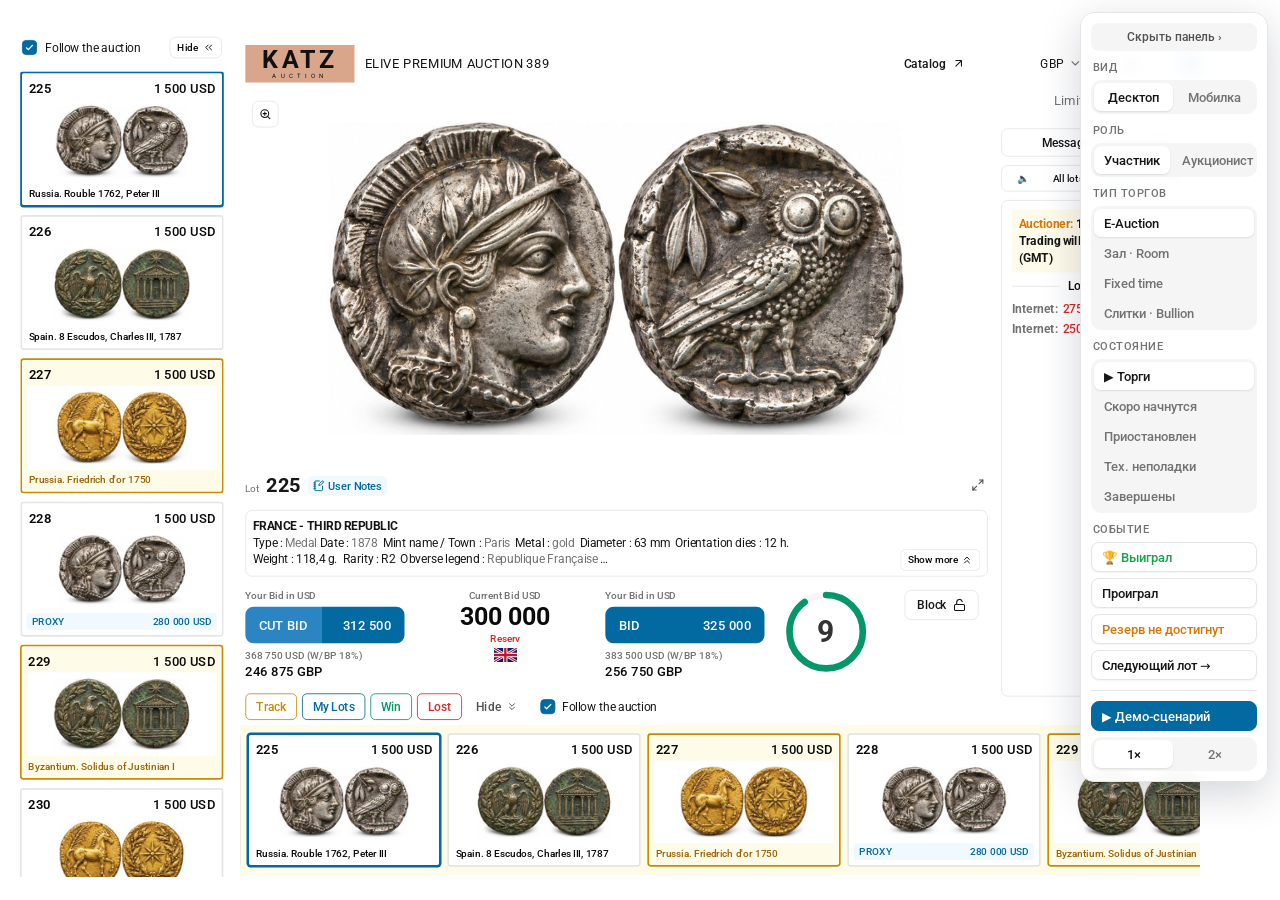
==== commit 82145d24: "Update prototype 13.11.2026 19:05:49,56" ====
--- a/live-bidding.html
+++ b/live-bidding.html
@@ -831,6 +831,125 @@
 button.notes[data-tip]::after{content:attr(data-tip);position:absolute;left:0;top:calc(100% + 6px);z-index:30;width:max-content;max-width:320px;padding:6px 10px;border-radius:6px;background:#0a0a0a;color:#fafafa;font-size:12px;font-weight:400;line-height:16px;white-space:normal;text-align:left;box-shadow:0 6px 16px rgba(0,0,0,.18);opacity:0;visibility:hidden;transform:translateY(-2px);transition:opacity 120ms ease,transform 120ms ease,visibility 0s 120ms;pointer-events:none}
 @media (hover:hover){button.notes[data-tip]:hover::after{opacity:1;visibility:visible;transform:none;transition:opacity 150ms ease 300ms,transform 150ms ease 300ms,visibility 0s 300ms}}
 button.notes[data-tip]:focus-visible::after{opacity:1;visibility:visible;transform:none}
+
+/* ===== типы торгов ===== */
+/* слитки: цены металлов, металл лота, ставка в % */
+.mt-prices{display:grid;grid-template-columns:1fr 1fr;gap:4px;margin-top:6px;font-size:11px}
+.mt-prices span{display:flex;justify-content:space-between;align-items:center;gap:4px;min-width:0;height:24px;padding:0 5px;border-radius:4px;background:#fafafa;white-space:nowrap}
+.mt-prices em{font-style:normal;color:#737373}
+.mt-prices b{font-weight:500;color:#0a0a0a;font-variant-numeric:tabular-nums}
+.mt-prices .mt-gold{background:#fefce8}.mt-prices .mt-gold em{color:#a16207}
+.mt-prices .mt-platinum{background:#f0f9ff}.mt-prices .mt-platinum em{color:#0369a1}
+.mt-prices .mt-palladium{background:#fdf2f8}.mt-prices .mt-palladium em{color:#be185d}
+.mt-badge{display:inline-flex;align-items:center;height:24px;padding:0 8px;border:1px solid #d97706;border-radius:999px;background:#fffbeb;color:#b45309;font-size:14px;font-weight:500;align-self:center}
+.mt-badge.mt-silver{border-color:#a3a3a3;background:#fafafa;color:#525252}
+.mt-badge.mt-platinum{border-color:#0369a1;background:#f0f9ff;color:#0369a1}
+.mt-badge.mt-palladium{border-color:#dc2626;background:#fef2f2;color:#dc2626}
+.t-metal .bidrow{grid-template-columns:200px 300px 1fr 100px}
+.t-fix .bidrow{grid-template-columns:190px 330px 1fr 100px}
+.t-metal .bidcol:has(#cutBtn),.t-fix .bidcol{display:none}
+.t-metal .bidrow .current{order:-1}
+.t-metal .bidcol:has(#bidBtn){align-items:stretch;text-align:right}
+.t-metal .bidcol:has(#bidBtn) .bidbtn{width:274px}
+.t-metal .bidcol .sub{display:none}
+.t-metal .res>span{display:none}
+.t-metal .timer,.t-fix .timer{justify-self:center}
+.t-metal .right .feed{height:460px}
+.t-metal.role-a .right .feed{height:452px}
+.m .mt-prices{margin:0 12px 8px}
+.m .mt-badge{height:22px;font-size:12px}
+/* Fixed time: выбор суммы */
+.fx{display:flex;flex-direction:column;align-items:flex-end;gap:2px;font-size:12px;color:#737373;font-weight:500}
+.fx-top{display:flex;align-items:center;gap:8px;width:330px;justify-content:space-between;white-space:nowrap}
+.fx-chips{display:flex;gap:4px}
+.fx-chips button{height:22px;padding:0 7px;white-space:nowrap;border:0;border-radius:6px;background:#e0f2fe;color:#0369a1;font:inherit;font-size:12px;cursor:pointer;transition:background-color .15s}
+.fx-chips button:hover,.fx-chips button.on{background:#bae6fd}
+.fx-box{position:relative;display:flex;width:330px;height:44px;margin-top:4px;padding:2px;border:1px solid #e5e5e5;border-radius:10px;background:#fff}
+.fx-inp{flex:1;display:flex;align-items:center;justify-content:space-between;padding:0 10px 0 12px;border:0;background:transparent;color:#0a0a0a;font:inherit;font-size:16px;font-weight:400;cursor:pointer;border-radius:8px}
+.fx-inp svg{color:#737373;transition:transform .2s var(--ease)}
+.fx-inp[aria-expanded="true"] svg{transform:rotate(180deg)}
+.fx-bid{width:148px;border:0;border-radius:8px;background:var(--primary);color:#fafafa;font:inherit;font-size:14px;font-weight:500;cursor:pointer;transition:background-color .15s,transform .1s}
+.fx-bid:hover{background:#075985}.fx-bid:active{transform:scale(.98)}
+.fx-bid[disabled]{background:#94a3b8;cursor:not-allowed}
+.fx-list{position:absolute;z-index:20;left:0;top:calc(100% + 4px);width:154px;padding:4px;border:1px solid #e5e5e5;border-radius:8px;background:#fff;box-shadow:0 8px 24px rgba(0,0,0,.12);transform-origin:top left;animation:fxin .14s var(--ease)}
+@keyframes fxin{from{opacity:0;transform:translateY(-4px) scale(.98)}}
+.fx-list button{display:flex;width:100%;height:32px;align-items:center;justify-content:space-between;padding:0 8px;border:0;border-radius:6px;background:transparent;color:#0a0a0a;font:inherit;font-size:14px;font-weight:400;cursor:pointer;text-align:left}
+.fx-list button:hover{background:#f5f5f5}
+.fx-list button[aria-selected="true"]{background:#f0f9ff;color:#0369a1}
+.fx .sub{margin-top:6px}.fx .eur{font-size:16px;color:#0a0a0a}
+/* Зал: трансляция у участника */
+.rv{position:relative;display:grid;place-items:center;height:150px;margin-top:10px;border-radius:8px;background:#e5e5e5;color:#737373;overflow:hidden}
+.rv-live{position:absolute;left:8px;top:8px;display:inline-flex;align-items:center;gap:6px;height:22px;padding:0 8px;border-radius:999px;background:rgba(0,0,0,.55);color:#fff;font-size:11px;font-weight:600;letter-spacing:.02em}
+.rv-live i{width:6px;height:6px;border-radius:50%;background:#ef4444;animation:rvp 1.6s ease-in-out infinite}
+@keyframes rvp{50%{opacity:.35}}
+.t-room:not(.role-a) .right .feed{height:430px}
+.m .rv{height:180px;margin:10px 12px 0}
+/* Зал: пульт аукциониста */
+.amp{position:absolute;z-index:6;right:269px;top:85px;width:270px;display:flex;flex-direction:column;gap:8px;padding:0 12px 12px;border:1px solid #e5e5e5;border-radius:10px;background:#f8fafc;animation:fxin .18s var(--ease)}
+.amp header{display:flex;align-items:center;justify-content:space-between;height:34px;margin:0 -12px;padding:0 8px 0 12px;border-bottom:1px solid #e5e5e5;background:#fff;border-radius:10px 10px 0 0;font-size:14px}
+.amp header b{font-weight:500}
+.amp-x{width:26px;height:26px;border:0;border-radius:6px;background:transparent;color:#525252;cursor:pointer}.amp-x:hover{background:#f5f5f5}
+.amp-in{display:flex;gap:6px}
+.amp-val{position:relative;flex:1;display:flex}
+.amp-val input,.amp-in>input{width:100%;height:36px;padding:0 28px 0 10px;border:1px solid #e5e5e5;border-radius:8px;background:#fff;font:inherit;font-size:14px}
+.amp-in>input{flex:1;padding-right:10px}
+.amp-val button{position:absolute;right:4px;top:6px;width:24px;height:24px;border:0;background:transparent;color:#a3a3a3;cursor:pointer}
+.amp-bid,.amp-won{flex:0 0 84px;height:36px;border:0;border-radius:8px;background:var(--primary);color:#fff;font:inherit;font-size:14px;font-weight:500;cursor:pointer}
+.amp-won{flex:0 0 120px;background:#16a34a}
+.amp-bid[disabled],.amp-won[disabled]{opacity:.45;cursor:not-allowed}
+.amp-keys{display:grid;grid-template-columns:repeat(3,1fr);gap:4px}
+.amp-keys button{height:30px;border:1px solid #e5e5e5;border-radius:6px;background:#fff;font:inherit;font-size:14px;cursor:pointer;transition:background-color .12s,transform .08s}
+.amp-keys button:hover{background:#f5f5f5}.amp-keys button:active{transform:scale(.96)}
+.amp-keys .is-del{color:#dc2626}
+.amp-tbl{border:1px solid #e5e5e5;border-radius:8px;background:#fff;overflow:hidden}
+.amp-th{display:grid;grid-template-columns:1fr 1fr;height:26px;align-items:center;background:#f5f5f5;font-size:12px;font-weight:600;text-align:center}
+.amp-rows{max-height:150px;overflow-y:auto;padding:4px;scrollbar-width:thin}
+.amp-rows>div{display:grid;grid-template-columns:1fr 1fr;gap:6px;margin-bottom:4px}
+.amp-rows button{height:26px;border:0;border-radius:6px;background:#f0f9ff;color:#0369a1;font:inherit;font-size:12.5px;cursor:pointer}
+.amp-rows button:hover{background:#e0f2fe}
+.amp-close{display:flex;align-items:center;justify-content:center;gap:8px;height:38px;border:0;border-radius:8px;background:#059669;color:#fff;font:inherit;font-size:14px;font-weight:500;cursor:pointer}
+.amp-close:hover{background:#047857}
+.room-am :is(.photo,.lotline,.a-info,.desc){width:605px}
+.side-hidden.room-am :is(.photo,.lotline,.a-info,.desc){width:837px}
+.side-hidden.strip-hidden.room-am :is(.photo,.lotline,.a-info,.desc){width:845px}
+.a-top .a-ico#aRoom{flex:0 0 36px}
+.t-room .a-top .a-btn{white-space:nowrap;font-size:13px}
+.t-room .a-top .a-btn.sm{flex:0 0 62px}
+.a-cancels{display:flex;flex-direction:column;gap:6px;margin-top:8px}
+.a-cancels button{display:flex;align-items:center;justify-content:center;gap:6px;height:28px;border:1px solid #fecaca;border-radius:8px;background:#fff;color:#dc2626;font:inherit;font-size:13px;cursor:pointer}
+.a-cancels button:hover{background:#fef2f2}
+.a-go{display:flex;gap:6px;margin-top:8px}
+.a-go input{flex:1;min-width:0;height:36px;padding:0 10px;border:1px solid #e5e5e5;border-radius:8px;font:inherit;font-size:14px}
+.a-go button{flex:0 0 104px;height:36px;border:0;border-radius:8px;background:#7cb7dc;color:#fff;font:inherit;font-size:14px;font-weight:500;cursor:pointer}
+.a-go button:hover{background:var(--primary)}
+.t-room.role-a .right .feed{height:430px}
+@media (prefers-reduced-motion:reduce){.rv-live i,.fx-list,.amp{animation:none}}
+
+/* фильтры нижней ленты крупнее — как в рабочей версии */
+.filters{padding:4px 6px 6px;gap:6px}
+.filters .flt{height:32px;padding:0 12px;border-radius:6px;font-size:14px;line-height:30px}
+.filters .btn-xs.lb-hide.is-strip{height:32px;padding:0 10px;border-color:transparent;background:transparent;color:#525252;font-size:14px}
+.filters .btn-xs.lb-hide.is-strip:hover{background:#f5f5f5}
+
+/* карточки лотов — как в рабочей версии: белый фон, номер и цена в одну строку, цена по результату */
+.lcard,.lcard.is-sold{background:#fff;border:2px solid #e5e5e5;border-radius:4px}
+.lcard .row{align-items:center;padding:0 2px 4px}
+.lcard .row b{font-size:16px;font-weight:600;color:#0a0a0a}
+.lcard .row .price{font-size:16px;font-weight:500;color:#0a0a0a}
+.lcard small{padding:0 2px;font-size:12px;font-weight:500;color:#0a0a0a}
+.lcard.is-sold .row,.lcard.is-sold small{color:#0a0a0a}
+.lcard.is-sold .row b{color:#0a0a0a}
+.lcard.is-sold .price{color:#dc2626}
+.lcard.is-sold.is-won .price{color:#059669!important}
+.lcard.is-unsold .price{color:#737373!important}
+.lcard.is-sold img{opacity:.85}
+/* убрана строка о частях аукциона над колонкой лотов */
+.side-sub{display:none!important}
+.side-list{top:58px}
+/* слитки: кнопка ставки и подписи выровнены по правому краю колонки, как в макете */
+.t-metal .bidrow{grid-template-columns:200px 274px 1fr 100px}
+.t-metal .bidcol:has(#bidBtn){align-items:flex-end;text-align:right}
+.t-metal .bidcol:has(#bidBtn) .bidbtn{width:274px}
 </style>
 </head>
 <body>
@@ -927,6 +1046,13 @@
   <div class="seg row" id="views"><button data-v="d" class="on">Десктоп</button><button data-v="m">Мобилка</button></div>
   <span class="lbl">Роль</span>
   <div class="seg row" id="roles"><button data-r="p" class="on">Участник</button><button data-r="a">Аукционист</button></div>
+  <span class="lbl">Тип торгов</span>
+  <div class="seg" id="types">
+    <button data-t="e" class="on">E-Auction</button>
+    <button data-t="room">Зал · Room</button>
+    <button data-t="fix">Fixed time</button>
+    <button data-t="metal">Слитки · Bullion</button>
+  </div>
   <span class="lbl">Состояние</span>
   <div class="seg" id="modes">
     <button data-m="live" class="on">▶ Торги</button>
@@ -951,10 +1077,18 @@
 const DESC=[["CAMPANIA - PHISTELIA","Obole","c. 325-275 AC.","Campanie, Phistélia","silver","10","12","0,57","R1","Anépigraphe"],["FRANCE - THIRD REPUBLIC","Medal","1878","Paris","gold","63","12","118,4","R2","Republique Française"],["ATTICA - ATHENS","Tetradrachm","454-404 BC","Athens","silver","24","9","17,2","R1","Athena / Owl"]];
 const fmt=n=>Math.round(n).toLocaleString("ru-RU").replace(/\s/g," ");
 const $=id=>document.getElementById(id)||document.createElement("div");
-const step=v=>v<100000?5000:v<500000?25000:50000;
+/* Типы живых торгов (Figma 16027:56192 участник, 18183:442641 аукционист):
+   e — E-Auction (только интернет); room — Зал (трансляция, ставки из зала, пульт зала у аукциониста);
+   fix — Fixed time (нет CUTBID, ставка выбирается из списка); metal — Слитки (цены металлов, ставка в %, нет резерва и CUTBID) */
+const TYPES={e:"E-Auction",room:"Зал",fix:"Фикс. время",metal:"Слитки"};
+let TYPE=(()=>{const m=location.search.match(/[?&]type=(\w+)/);if(m&&TYPES[m[1]])return m[1];try{const v=localStorage.getItem("lb-live-type");return TYPES[v]?v:"e"}catch(e){return "e"}})();
+const METALS=[["Gold","1 889,50 $"],["Platinum","925,20 $"],["Silver","23,32 $"],["Palladium","1 289 $"]];
+function mBase(){return lots[lotIdx].start/0.95}
+const step=v=>TYPE==="metal"?mBase()*0.005:(v<100000?5000:v<500000?25000:50000);
+const fa=v=>TYPE==="metal"?String(Math.round(v/mBase()*1000)/10)+"%":fmt(v);
 let speed=1, mode="live", lotIdx=4, current=0, leaderMe=false, myBid=false, count=10, timer=null, rivalT=null, busy=false;
 const lots=Array.from({length:12},(_,i)=>({no:221+i,title:TITLES[i%TITLES.length],img:i%3,start:[150000,120000,200000,90000,300000][i%5],sold:i<4,won:i===2}));
-lots.forEach(l=>l.reserve=Math.round(l.start*1.5));
+lots.forEach((l,i)=>{l.reserve=Math.round(l.start*1.5);l.metal=["Platinum","Gold","Silver","Palladium"][i%4]});
 lots.forEach((l,i)=>{l.track=[1,3,6,8,10].includes(i);if(i===7)l.proxy=Math.round(l.start*1.4/500)*500;if(i===9)l.autobid=Math.round(l.start*1.3/500)*500});lots[3].lost=true;lots[3].price=lots[3].start*2;
 let VIEW="d";const FEED=[];let ROLE=/auctioneer/.test(location.hash+location.search)?"a":"p";const BIDS=[];let TOPBID=[0,""];let NOTE="15-minute break. Trading will resume at 3:00 PM (GMT)";
 
@@ -1000,10 +1134,10 @@
 
 /* ---------- лот ---------- */
 const UP='<svg width="14" height="14" viewBox="0 0 24 24" fill="none" stroke="currentColor" stroke-width="2" stroke-linecap="round" stroke-linejoin="round" aria-hidden="true"><path d="m17 11-5-5-5 5"/><path d="m17 18-5-5-5 5"/></svg>',DOWN='<svg width="14" height="14" viewBox="0 0 24 24" fill="none" stroke="currentColor" stroke-width="2" stroke-linecap="round" stroke-linejoin="round" aria-hidden="true"><path d="m7 6 5 5 5-5"/><path d="m7 13 5 5 5-5"/></svg>';
-function setDesc(){setTimeout(()=>window.aInfo&&aInfo(),0);const d=DESC[lots[lotIdx].img];$("desc").innerHTML=`<b>${d[0]}</b><br>Type : <span class="muted">${d[1]}</span> Date : <span class="muted">${d[2]}</span>&nbsp; Mint name / Town : <span class="muted">${d[3]}</span>&nbsp; Metal : <span class="muted">${d[4]}</span>&nbsp; Diameter : ${d[5]} mm&nbsp; Orientation dies : ${d[6]} h.<br>Weight : ${d[7]} g.&nbsp; Rarity : ${d[8]}&nbsp; Obverse legend : <span class="muted">${d[9]}</span><span class="d-full"><br>${Array.from({length:4},()=>`Obverse description : <span class="muted">Tête de jeune homme de trois-quart à droite</span> Reverse description : <span class="muted">Taureau androcéphale marchant à droite, la tête de face</span> Type : <span class="muted">${d[1]}</span> Date : <span class="muted">${d[2]}</span> Mint name / Town : <span class="muted">${d[3]}</span> Metal : <span class="muted">${d[4]}</span>`).join("<br>")}</span><span class="d-dots"> …</span><button type="button" class="more" data-desc="open">Show more ${UP}</button><button type="button" class="more is-close" data-desc="close">Close ${DOWN}</button>`}
+function setDesc(){setTimeout(()=>window.aInfo&&aInfo(),0);typeLot();const d=DESC[lots[lotIdx].img];$("desc").innerHTML=`<b>${d[0]}</b><br>Type : <span class="muted">${d[1]}</span> Date : <span class="muted">${d[2]}</span>&nbsp; Mint name / Town : <span class="muted">${d[3]}</span>&nbsp; Metal : <span class="muted">${d[4]}</span>&nbsp; Diameter : ${d[5]} mm&nbsp; Orientation dies : ${d[6]} h.<br>Weight : ${d[7]} g.&nbsp; Rarity : ${d[8]}&nbsp; Obverse legend : <span class="muted">${d[9]}</span><span class="d-full"><br>${Array.from({length:4},()=>`Obverse description : <span class="muted">Tête de jeune homme de trois-quart à droite</span> Reverse description : <span class="muted">Taureau androcéphale marchant à droite, la tête de face</span> Type : <span class="muted">${d[1]}</span> Date : <span class="muted">${d[2]}</span> Mint name / Town : <span class="muted">${d[3]}</span> Metal : <span class="muted">${d[4]}</span>`).join("<br>")}</span><span class="d-dots"> …</span><button type="button" class="more" data-desc="open">Show more ${UP}</button><button type="button" class="more is-close" data-desc="close">Close ${DOWN}</button>`}
 function setPrices(){
   const full=current+step(current), half=current+step(current)/2;
-  $("bidVal").textContent=fmt(full); $("cutVal").textContent=fmt(half);
+  $("bidVal").textContent=fa(full); $("cutVal").textContent=fa(half);
   $("bidSub").textContent=`${fmt(full*1.18)} USD (W/BP 18%)`; $("cutSub").textContent=`${fmt(half*1.18)} USD (W/BP 18%)`;
   $("bidEur").textContent=`${fmt(full*CUR.rate)} ${CUR.code}`; $("cutEur").textContent=`${fmt(half*CUR.rate)} ${CUR.code}`;
   
@@ -1011,15 +1145,15 @@
   $("ring").className="ring";
   $("bidBtn").disabled=$("cutBtn").disabled=leaderMe;
   if(VIEW==="m"&&ROLE!=="a"){$("bidBtn").disabled=$("cutBtn").disabled=false;$("bidBtn").classList.toggle("is-off",leaderMe&&MYBTN!=="bid");$("cutBtn").classList.toggle("is-off",leaderMe&&MYBTN!=="cut")}
-  mobileMine();
+  mobileMine();fxRender();amRefresh();
 }
 function animateAmount(to){const el=$("amount"),from=+el.dataset.v||to,t0=performance.now(),d=420;el.dataset.v=to;el.classList.remove("bump");void el.offsetWidth;el.classList.add("bump");
-  (function f(t){const k=Math.min(1,(t-t0)/d),e=1-Math.pow(1-k,3);el.textContent=fmt(from+(to-from)*e);if(k<1)requestAnimationFrame(f)})(t0)}
+  (function f(t){const k=Math.min(1,(t-t0)/d),e=1-Math.pow(1-k,3);el.textContent=fa(from+(to-from)*e);if(k<1)requestAnimationFrame(f)})(t0)}
 function feed(html,cls="fi",ah){FEED.unshift([html,cls,ah]);FEED.length=Math.min(FEED.length,40);const d=document.createElement("div");const A=ROLE==="a"&&ah;d.className=A?"fa":cls;d.innerHTML=A?ah:html;const L=$("feedList");L.prepend(d);while(L.children.length>22)L.lastChild.remove()}
 function renderFeed(){$("feedList").innerHTML=FEED.map(([h,c,a])=>{const A=ROLE==="a"&&a;return `<div class="${A?"fa":c}" style="animation:none">${A?a:h}</div>`}).join("")}
 function bid(amount,me,who){BIDS.push([current,leaderMe,TOPBID]);current=amount;leaderMe=me;if(me)myBid=true;animateAmount(current);setPrices();
-  const src=me?"me":(who||(Math.random()<.6?"Internet":"Room"));const nm=bidderName(src);TOPBID=[amount,nm];
-  feed(me?`<span class="w">Your BID:</span><span class="me">${fmt(amount)}</span>`:`<span class="w">${src==="Room"?"Room":"Internet"}:</span><span class="ot">${fmt(amount)}</span>`,"fi",`${fmt(amount)} — ${nm}`);updTop();
+  const src=me?"me":(who||(TYPE==="room"&&Math.random()<.4?"Room":"Internet"));const nm=bidderName(src);TOPBID=[amount,nm];
+  feed(me?`<span class="w">Your BID:</span><span class="me">${fa(amount)}</span>`:`<span class="w">${src==="Room"?"Room BID":"Internet"}:</span><span class="ot">${fa(amount)}</span>`,"fi",`${fa(amount)} — ${nm}`);updTop();
 
   count=10;tick(true)}
 
@@ -1036,7 +1170,7 @@
   $("ring").className="ring";const tn=$("tint");tn.className="tint light";void tn.offsetWidth;tn.classList.add("show");
   return new Promise(r=>setTimeout(()=>{t.classList.remove("show");tn.classList.remove("show");r()},dur))}
 async function hammer(forced){if(busy)return;busy=true;stopClock();$("bidrow").classList.add("locked");const l=lots[lotIdx];
-  const noRes=forced?forced==="reserve":current<l.reserve;
+  const noRes=forced?forced==="reserve":(TYPE!=="metal"&&current<l.reserve);
   const won=!noRes&&(forced?forced==="won":leaderMe), lost=!noRes&&(forced?forced==="lost":(!leaderMe&&myBid));
   l.sold=true;l.price=current;l.won=won;l.lost=lost;l.unsold=noRes;positionStrips();
   feed(noRes?`Lot ${l.no} not sold`:`Lot ${l.no} sold ${fmt(current)}`,"fsep");
@@ -1267,7 +1401,7 @@
 const ini=n=>n.split(" ").map(x=>x[0]).join("").slice(0,2);
 function bidderName(src){if(src==="me")return '<span class="g">Maya Thornton</span>';if(src==="Room")return "Room";
   const r=Math.random();return r<.45?"AUTO Ivan Sergeev":`<span class="g">${["Ivan Ivanov","Klaus Heisler","Naomi Nagata","Alex Kamal"][Math.floor(Math.random()*4)]}</span>`}
-function updTop(){const t=$("aTopBid");if(t&&TOPBID[0])t.innerHTML=`${fmt(TOPBID[0])} — ${TOPBID[1]}`}
+function updTop(){const t=$("aTopBid");if(t&&TOPBID[0])t.innerHTML=`${fa(TOPBID[0])} — ${TOPBID[1]}`}
 let LIMITS=[[1890,"Eddie Lake","Germany",20000,null,30000,29000,50000,60000],[1971,"Miles Grant","Egypt",30000,"ok",30000,12000,20000,0],[1904,"Naomi Nagata","Japan",0,"ok",50000,8000,15000,5000],[1998,"Caleb Thompson","Thailand",15000,null,0,0,0,0],[1964,"Owen Radley","Mexico",0,"inf",0,40000,40000,0],[1911,"Anya Petrova","Russia",0,"no",0,0,0,0],[1920,"Klaus Heisler","Austria",25000,"ok",20000,19500,30000,12000]].map(([id,name,country,request,adm,limit,spent,paid,unpaid],k)=>({id,name,country,request,adm,limit,spent,paid,unpaid,locked:false,at:k}));
 const CHATS=[["Ingrid Bergmann","Can you assist with lot 312?",1],["Omar Sharif","I'm interested in lot 318.",10],["Eva Green","I have a question about lot 324.",0],["Jean Reno","I'd like to bid on lot 330.",0],["Gerard Depardieu","I need help with lot 336.",0],["John Jackson","Hello! Can you please sold me lot 227?",10]].map(([n,t,u])=>({n,t,u,msgs:[[0,"Hello! Can you please sold me Lot 227?"]]}));
 let aPop="",aChatOpen=null,aOnlineTab="on",aChatFilter="all",amTab="bids";
@@ -1351,6 +1485,84 @@
   sc.addEventListener("click",e=>{if(e.target.closest("[data-x]")){aPop="";aRefresh();return}aHandle(e)});
   sc.addEventListener("submit",e=>{if(e.target.id==="aMsgForm")return;aSubmit(e)});
   aInfo();bindMsg();updTop();aRefresh()}
+
+/* ================= типы торгов ================= */
+const ICO={img:'<svg width="22" height="22" viewBox="0 0 24 24" fill="none" stroke="currentColor" stroke-width="1.6" stroke-linecap="round" stroke-linejoin="round" aria-hidden="true"><rect x="3" y="3" width="18" height="18" rx="2"/><circle cx="9" cy="9" r="2"/><path d="m21 15-3.1-3.1a2 2 0 0 0-2.8 0L6 21"/></svg>',
+ chev:'<svg width="16" height="16" viewBox="0 0 24 24" fill="none" stroke="currentColor" stroke-width="2" stroke-linecap="round" stroke-linejoin="round" aria-hidden="true"><path d="m6 9 6 6 6-6"/></svg>',
+ check:'<svg width="16" height="16" viewBox="0 0 24 24" fill="none" stroke="currentColor" stroke-width="2" stroke-linecap="round" stroke-linejoin="round" aria-hidden="true"><path d="M20 6 9 17l-5-5"/></svg>',
+ stand:'<svg width="16" height="16" viewBox="0 0 24 24" fill="none" stroke="currentColor" stroke-width="2" stroke-linecap="round" stroke-linejoin="round" aria-hidden="true"><circle cx="12" cy="5" r="3"/><path d="M6.5 13h11l1.5 8h-14z"/><path d="M12 8v5"/></svg>',
+ ban:'<svg width="14" height="14" viewBox="0 0 24 24" fill="none" stroke="currentColor" stroke-width="2" stroke-linecap="round" aria-hidden="true"><circle cx="12" cy="12" r="10"/><path d="m4.9 4.9 14.2 14.2"/></svg>',
+ x:'<svg width="14" height="14" viewBox="0 0 24 24" fill="none" stroke="currentColor" stroke-width="2" stroke-linecap="round" aria-hidden="true"><circle cx="12" cy="12" r="10"/><path d="m15 9-6 6M9 9l6 6"/></svg>',
+ ok:'<svg width="16" height="16" viewBox="0 0 24 24" fill="none" stroke="currentColor" stroke-width="2" stroke-linecap="round" aria-hidden="true"><circle cx="12" cy="12" r="10"/><path d="m9 12 2 2 4-4"/></svg>'};
+function metalsHTML(){return `<div class="mt-prices" id="mtPrices" aria-label="Цены металлов за унцию">${METALS.map(([k,v])=>`<span class="mt-${k.toLowerCase()}"><em>${k}</em><b>${v}</b></span>`).join("")}</div>`}
+function typeLot(){document.querySelectorAll(".mt-badge").forEach(b=>{const m=lots[lotIdx].metal;b.textContent=m;b.className="mt-badge mt-"+m.toLowerCase()})}
+function videoHTML(){return `<div class="rv" role="img" aria-label="Видеотрансляция из зала">${ICO.img}<span class="rv-live"><i></i>LIVE · Room</span></div>`}
+
+/* Fixed time: ставка выбирается из списка сумм (без CUT BID) */
+let FX=null;
+function fxOpts(){const s=step(current);return [1,2,3,4,5].map(k=>current+s*k)}
+function fxHTML(){return `<div class="fx" id="fx"><div class="fx-top"><div class="fx-chips" id="fxChips"></div><span>Your Bid in USD</span></div><div class="fx-box"><button type="button" class="fx-inp" id="fxInp" aria-haspopup="listbox" aria-expanded="false"><span id="fxVal"></span>${ICO.chev}</button><button type="button" class="fx-bid" id="fxBid">BID</button><div class="fx-list" id="fxList" role="listbox" aria-label="Сумма ставки" hidden></div></div><span class="sub" id="fxSub"></span><span class="eur" id="fxEur"></span></div>`}
+function fxRender(){if(!document.getElementById("fx"))return;const o=fxOpts();if(!FX||FX<=current)FX=o[0];
+  $("fxChips").innerHTML=o.slice(1,4).map(v=>`<button type="button" data-fx="${v}" class="${v===FX?"on":""}">${fmt(v)}</button>`).join("");
+  $("fxVal").textContent=fmt(FX);$("fxSub").textContent=`${fmt(FX*1.18)} USD (W/BP 18%)`;$("fxEur").textContent=`${fmt(FX*CUR.rate)} ${CUR.code}`;
+  $("fxList").innerHTML=o.map(v=>`<button type="button" role="option" aria-selected="${v===FX}" data-fx="${v}">${fmt(v)}${v===FX?ICO.check:""}</button>`).join("");
+  $("fxBid").disabled=leaderMe&&ROLE!=="a"}
+function fxOpen(on){const l=document.getElementById("fxList");if(!l)return;l.hidden=!on;$("fxInp").setAttribute("aria-expanded",String(on))}
+document.addEventListener("click",e=>{const t=e.target;
+  const o=t.closest("[data-fx]");if(o){FX=+o.dataset.fx;fxOpen(false);fxRender();return}
+  if(t.closest("#fxInp")){fxOpen(document.getElementById("fxList").hidden);return}
+  if(t.closest("#fxBid")){if(mode==="live"&&!busy){const A=ROLE==="a";bid(FX,!A,A?"Room":undefined);FX=null;fxRender()}return}
+  if(!t.closest("#fx"))fxOpen(false)});
+document.addEventListener("keydown",e=>{if(e.key==="Escape")fxOpen(false)});
+
+/* Зал: пульт аукциониста — ставки из зала с клавиатуры, таблица CUTBID/BID, продажа участнику в зале */
+let AM_ON=true,AMV="";
+function amRows(){const s=step(current);return Array.from({length:8},(_,k)=>`<div><button type="button" data-rb="${current+s*k+s/2}">${fmt(current+s*k+s/2)}</button><button type="button" data-rb="${current+s*(k+1)}">${fmt(current+s*(k+1))}</button></div>`).join("")}
+function amHTML(){return `<section class="amp" id="amPanel" aria-label="Auction management"><header><b>Auction management</b><button type="button" class="amp-x" id="ampHide" aria-label="Скрыть пульт">✕</button></header>
+  <div class="amp-in"><label class="amp-val"><input id="ampVal" inputmode="numeric" placeholder="000" aria-label="Ставка из зала" autocomplete="off"><button type="button" id="ampClr" aria-label="Очистить">✕</button></label><button type="button" class="amp-bid" id="ampBid" disabled>Bid</button></div>
+  <div class="amp-keys">${["Delete","←",".","7","8","9","4","5","6","1","2","3",".000",".00","0"].map(k=>`<button type="button" data-k="${k}" class="${k==="Delete"?"is-del":""}">${k}</button>`).join("")}</div>
+  <div class="amp-tbl"><div class="amp-th"><span>CUTBID</span><span>BID</span></div><div class="amp-rows" id="ampRows">${amRows()}</div></div>
+  <div class="amp-in"><input id="ampPart" inputmode="numeric" placeholder="Participant №" aria-label="Номер участника в зале" autocomplete="off"><button type="button" class="amp-won" id="ampWon" disabled>Lot ${lots[lotIdx].no} won</button></div>
+  <button type="button" class="amp-close" id="ampClose">Close lot ${ICO.ok}</button></section>`}
+function amSync(){const v=document.getElementById("ampVal");if(!v)return;v.value=AMV?fmt(+AMV):"";$("ampBid").disabled=!(+AMV>current);$("ampWon").disabled=!$("ampPart").value.trim()}
+function amRefresh(){const r=document.getElementById("ampRows");if(!r)return;r.innerHTML=amRows();$("ampWon").textContent=`Lot ${lots[lotIdx].no} won`;amSync()}
+function amToggle(on){AM_ON=on;const sc=document.getElementById("screen");const p=document.getElementById("amPanel");if(on&&!p){sc.insertAdjacentHTML("beforeend",amHTML());amSync()}if(!on&&p)p.remove();sc.classList.toggle("room-am",on);const b=document.getElementById("aRoom");if(b){b.classList.toggle("on",on);b.setAttribute("aria-pressed",String(on))}}
+function roomBid(v){if(mode!=="live"||busy)return;if(!(v>current)){snack(`Ставка из зала должна быть больше ${fa(current)}`);return}bid(v,false,"Room");AMV="";amSync()}
+document.addEventListener("click",e=>{const t=e.target;if(!t.closest("#amPanel,#aRoom,.a-cancels,.a-go"))return;
+  if(t.closest("#aRoom")){amToggle(!AM_ON);return}
+  if(t.closest("#ampHide")){amToggle(false);return}
+  const k=t.closest("[data-k]");if(k){const c=k.dataset.k;AMV=c==="Delete"?"":c==="←"?AMV.slice(0,-1):c==="."?AMV:(AMV+c.replace(".","")).replace(/^0+(?=\d)/,"").slice(0,10);amSync();return}
+  if(t.closest("#ampClr")){AMV="";amSync();return}
+  if(t.closest("#ampBid")){roomBid(+AMV);return}
+  const r=t.closest("[data-rb]");if(r){roomBid(+r.dataset.rb);return}
+  if(t.closest("#ampWon")){const n=$("ampPart").value.trim();if(!n||busy||mode!=="live")return;TOPBID=[current,`Room №${n}`];leaderMe=false;myBid=false;$("ampPart").value="";hammer();return}
+  if(t.closest("#ampClose")){if(!busy&&mode==="live")hammer();return}
+  if(t.closest("#aCancelLast")){if(busy||!BIDS.length)return;const [c,lm,tb]=BIDS.pop();current=c;leaderMe=lm;TOPBID=tb;animateAmount(current);setPrices();updTop();feed("Last bid cancelled","fsep");return}
+  if(t.closest("#aCancelAll")){if(busy)return;const l=lots[lotIdx];BIDS.length=0;current=l.start;leaderMe=false;myBid=false;animateAmount(current);setPrices();feed(`All bids on lot ${l.no} cancelled`,"fsep");return}
+  if(t.closest("#aGo")){const n=+$("aGoNo").value;const i=lots.findIndex(l=>l.no===n);if(i<0){snack(`Лота №${n||"—"} нет в аукционе`);return}if(i<=lotIdx){snack("Можно перейти только к следующим лотам");return}
+    if(busy)return;(async()=>{if(mode!=="live")await setMode("live");busy=true;stopClock();$("bidrow").classList.add("locked");lots[lotIdx].sold=true;lots[lotIdx].price=current;lotIdx=i-1;positionStrips();await nextLot();busy=false;$("bidrow").classList.remove("locked");startClock();$("aGoNo").value=""})();return}});
+document.addEventListener("input",e=>{if(e.target.id==="ampVal"){AMV=e.target.value.replace(/\D/g,"").slice(0,10);amSync()}if(e.target.id==="ampPart")amSync()});
+document.addEventListener("keydown",e=>{if(e.target.id==="ampVal"&&e.key==="Enter"){e.preventDefault();roomBid(+AMV)}});
+
+function applyType(){const sc=document.getElementById("screen");if(!sc)return;["room","fix","metal"].forEach(t=>sc.classList.toggle("t-"+t,TYPE===t));
+  document.querySelectorAll("#types button").forEach(b=>b.classList.toggle("on",b.dataset.t===TYPE));
+  const A=ROLE==="a",D=VIEW==="d",M=TYPE==="metal";
+  /* подписи «Your Bid in …» */
+  const bc=document.getElementById("bidBtn");if(bc){if(D){const lb=bc.closest(".bidcol");if(lb)lb.firstElementChild.textContent=M?"Your Bid in %":"Your Bid in USD"}else{const lb=bc.previousElementSibling;if(lb)lb.textContent=M?"Your Bid in %":"Your Bid in USD";const cl=bc.querySelector(".cur-l");if(cl)cl.textContent=M?"":"USD"}}
+  /* без CUT BID: Fixed time и слитки */
+  if(!D&&(TYPE==="fix"||M)){const cb=document.getElementById("cutBtn");if(cb){[cb.previousElementSibling,cb,cb.nextElementSibling].forEach(x=>x&&(x.style.display="none"))}}
+  /* слитки: цены металлов + металл лота */
+  if(M){if(D)(A?document.querySelector(".right .a-top"):document.querySelector(".right .limit")).insertAdjacentHTML("afterend",metalsHTML());else document.querySelector(".m-row2").insertAdjacentHTML("afterend",metalsHTML());
+    document.getElementById("lotno").insertAdjacentHTML("afterend",'<span class="mt-badge"></span>');typeLot()}
+  /* Fixed time: выбор суммы из списка */
+  if(TYPE==="fix"&&D){document.querySelector("#bidrow .current").insertAdjacentHTML("afterend",fxHTML());fxRender()}
+  /* Зал: трансляция у участника, пульт зала у аукциониста */
+  if(TYPE==="room"){if(!A){if(D)document.getElementById("feed").insertAdjacentHTML("beforebegin",videoHTML());else document.getElementById("bidrow").insertAdjacentHTML("afterend",videoHTML())}
+    else if(D){document.querySelector(".right .a-top").insertAdjacentHTML("afterbegin",`<button type="button" class="a-ico" id="aRoom" aria-label="Пульт зала" title="Auction management" aria-pressed="false">${ICO.stand}</button>`);
+      const c=document.getElementById("aCancel");if(c)c.outerHTML=`<div class="a-cancels"><button type="button" id="aCancelLast">Cancel last bid ${ICO.ban}</button><button type="button" id="aCancelAll">Cancel all bids ${ICO.x}</button></div><div class="a-go"><input id="aGoNo" inputmode="numeric" placeholder="№" aria-label="Номер лота"><button type="button" id="aGo">Go to lot</button></div>`;
+      amToggle(AM_ON)}}
+}
+document.querySelectorAll("#types button").forEach(b=>b.onclick=()=>{if(b.dataset.t===TYPE||busy)return;TYPE=b.dataset.t;try{localStorage.setItem("lb-live-type",TYPE)}catch(e){}seedFeed();mount(VIEW);if(mode==="live")startClock()});
 /* панель справа */
 $("ctrlToggle").onclick=()=>{AUTO_CTRL=false;const m=document.body.classList.toggle("ctrl-min");$("ctrlToggle").textContent=m?"‹ Панель":"Скрыть панель ›";$("ctrlToggle").setAttribute("aria-expanded",!m);fit()};
 document.querySelectorAll("#roles button").forEach(b=>b.onclick=()=>{if(b.dataset.r===ROLE)return;ROLE=b.dataset.r;mount(VIEW);try{parent!==window&&parent.postMessage({lb:"role",role:ROLE==="a"?"auctioneer":"participant"},"*")}catch(e){}});
@@ -1373,15 +1585,16 @@
   $("app").innerHTML=document.getElementById(v==="m"?"tplM":"tplD").innerHTML;
   document.querySelectorAll("#roles button").forEach(b=>b.classList.toggle("on",b.dataset.r===ROLE));
   if(ROLE==="a")decorA(v);else{const n=document.querySelector(".feed .note");if(n)n.innerHTML=`<em>Auctioner:</em> ${NOTE}`}
-  const l=lots[lotIdx];renderStrips();syncFollow();$("img").src=IMGS[l.img];$("lotno").textContent=l.no;$("amount").dataset.v=current;$("amount").textContent=fmt(current);
-  setDesc();setPrices();tick();renderFeed();bindScreen();mobileBidButtons();mountExtras();setCur(CUR.code);setLang(LANG);noteDot();
+  const l=lots[lotIdx];renderStrips();syncFollow();$("img").src=IMGS[l.img];$("lotno").textContent=l.no;$("amount").dataset.v=current;$("amount").textContent=fa(current);
+  setDesc();setPrices();tick();renderFeed();bindScreen();mobileBidButtons();mountExtras();setCur(CUR.code);setLang(LANG);noteDot();applyType();setPrices();
   if(busy)$("bidrow").classList.add("locked");
   if(mode!=="live"){$("bidrow").classList.add("locked");showCard(mode)}
   document.body.classList.toggle("native",v==="m"&&innerWidth<600);if(v==="m"&&innerWidth<600&&!document.body.classList.contains("ctrl-min")){document.body.classList.add("ctrl-min");AUTO_CTRL=true}setTimeout(ctrlLabel,0);if(v==="d")AUTO_SIDE=false;fit();setTimeout(()=>{if(v==="d")adapt()},0);try{history.replaceState(null,"",(v==="m"?"#mobile":"#desktop")+(ROLE==="a"?"-auctioneer":""))}catch(e){}
 }
 document.querySelectorAll("#views button").forEach(b=>b.onclick=()=>{AUTO_M=false;b.dataset.v!==VIEW&&mount(b.dataset.v)});
-const l0=lots[lotIdx];current=l0.start;
-[["Internet",l0.start-50000,"AUTO Ivan Sergeev"],["Room",l0.start-25000,"Room"]].forEach(([w,a,n])=>FEED.unshift([`<span class="w">${w}:</span><span class="ot">${fmt(a)}</span>`,"fi",`${fmt(a)} — ${n}`]));TOPBID=[l0.start-25000,"Room"];FEED.unshift([`Lot ${l0.no} open`,"fsep"]);
+function seedFeed(){const l=lots[lotIdx];FEED.length=0;BIDS.length=0;leaderMe=false;myBid=false;FX=null;current=l.start;const s=step(current),R=TYPE==="room";
+  [["Internet",current-2*s,"AUTO Ivan Sergeev"],[R?"Room":"Internet",current-s,R?"Room":'<span class="g">Ivan Ivanov</span>']].forEach(([w,a,n])=>FEED.unshift([`<span class="w">${w==="Room"?"Room BID":w}:</span><span class="ot">${fa(a)}</span>`,"fi",`${fa(a)} — ${n}`]));TOPBID=[current-s,R?"Room":'<span class="g">Ivan Ivanov</span>'];FEED.unshift([`Lot ${l.no} open`,"fsep"])}
+seedFeed();
 mount(location.hash.startsWith("#mobile")||(!location.hash.startsWith("#desktop")&&innerWidth<600)?"m":"d");startClock();
 </script>
 </body>
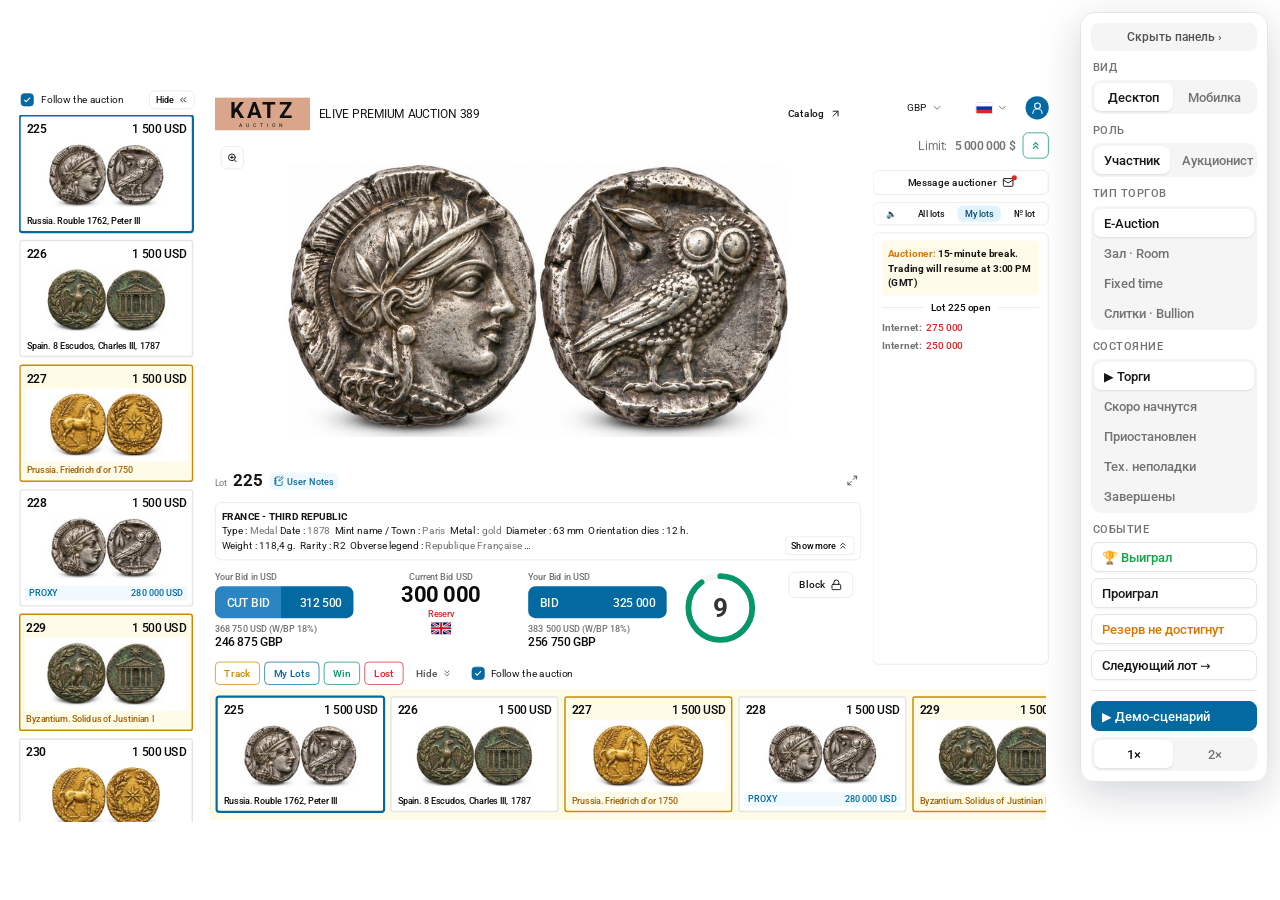
==== commit 8ae23eff: "Update prototype 16.11.2026 14:58:47,51" ====
--- a/live-bidding.html
+++ b/live-bidding.html
@@ -950,6 +950,54 @@
 .t-metal .bidrow{grid-template-columns:200px 274px 1fr 100px}
 .t-metal .bidcol:has(#bidBtn){align-items:flex-end;text-align:right}
 .t-metal .bidcol:has(#bidBtn) .bidbtn{width:274px}
+
+/* цены металлов крупнее */
+.mt-prices{gap:4px;font-size:12.5px;grid-template-columns:113fr 126fr}
+.mt-prices span{height:30px;padding:0 6px;border-radius:6px;gap:4px}
+.mt-prices b{font-weight:600}
+.t-metal:not(.role-a) .right .feed{height:444px}
+.t-metal.role-a .right .feed{height:436px}
+.m .mt-prices{font-size:14px}
+.m .mt-prices span{height:32px;padding:0 10px}
+
+/* пульт зала можно открепить и перетаскивать за иконку */
+.amp-grip{width:26px;height:26px;margin-left:auto;margin-right:2px;display:grid;place-items:center;border:0;border-radius:6px;background:transparent;color:#525252;cursor:grab;touch-action:none}
+.amp-grip:hover{background:#f5f5f5;color:#0a0a0a}
+.amp-grip[aria-pressed="true"]{color:#0369a1;background:#f0f9ff}
+.amp.is-drag .amp-grip{cursor:grabbing}
+.amp header b{margin-right:auto}
+.amp.is-float{z-index:30;box-shadow:0 18px 48px rgba(15,23,42,.22)}
+.amp.is-drag{user-select:none;transition:none}
+.amp-grip:focus-visible,.amp-x:focus-visible{outline:2px solid #0369a1;outline-offset:1px}
+/* колонка лотов ближе к «Follow the auction», отступ карточек от скроллбара */
+.side-list,.role-a .side-list{top:50px}
+.side-track{padding-right:4px}
+/* индикатор на «Limits» — у текста, как у конверта */
+.a-btn .dot{position:absolute;top:8px;right:6px;margin:0}
+.a-btn.sm{padding-right:6px}
+/* валюта, язык и аккаунт чуть выше */
+.head :is(#curBtn,#langBtn,#accBtn){position:relative;top:-8px}
+
+/* место под панель прототипа справа — постоянное, чтобы она не перекрывала кнопки экрана торгов */
+.stage-wrap,body.ctrl-min .stage-wrap{right:212px}
+
+/* откреплённый пульт живёт поверх всей страницы */
+body>.amp.is-float{z-index:40;font-family:inherit}
+.room-am :is(.photo,.lotline,.a-info,.desc){transition:width 360ms var(--mv),left 360ms var(--mv),top 360ms var(--mv),height 360ms var(--mv),opacity .3s}
+
+/* блокировка ставок */
+.is-blocked :is(#bidBtn,#cutBtn,.fx-bid,.fx-inp,.fx-chips button){opacity:.45;pointer-events:none;filter:grayscale(.4)}
+.block{cursor:pointer;transition:background-color .15s,border-color .15s,color .15s}
+.block:hover{background:#f5f5f5}
+.block[aria-pressed="true"]{border-color:#fecaca;background:#fef2f2;color:#dc2626}
+body.m .m-lock{cursor:pointer}
+body.m .m-lock[aria-pressed="true"]{background:#dc2626;border-color:#dc2626;color:#fff}
+/* запрос лимита — зелёная кнопка, как в рабочей версии */
+.upbtn,body.m .m-sq.up{border-color:#059669;color:#059669;background:#fff}
+.upbtn:hover,body.m .m-sq.up:hover{background:#ecfdf5}
+.upbtn.is-wait,body.m .m-sq.up.is-wait{background:#ecfdf5}
+/* мобилка — телефон по центру окна */
+body.m:not(.native) .phone-wrap{left:56px;right:56px}
 </style>
 </head>
 <body>
@@ -1151,7 +1199,7 @@
   (function f(t){const k=Math.min(1,(t-t0)/d),e=1-Math.pow(1-k,3);el.textContent=fa(from+(to-from)*e);if(k<1)requestAnimationFrame(f)})(t0)}
 function feed(html,cls="fi",ah){FEED.unshift([html,cls,ah]);FEED.length=Math.min(FEED.length,40);const d=document.createElement("div");const A=ROLE==="a"&&ah;d.className=A?"fa":cls;d.innerHTML=A?ah:html;const L=$("feedList");L.prepend(d);while(L.children.length>22)L.lastChild.remove()}
 function renderFeed(){$("feedList").innerHTML=FEED.map(([h,c,a])=>{const A=ROLE==="a"&&a;return `<div class="${A?"fa":c}" style="animation:none">${A?a:h}</div>`}).join("")}
-function bid(amount,me,who){BIDS.push([current,leaderMe,TOPBID]);current=amount;leaderMe=me;if(me)myBid=true;animateAmount(current);setPrices();
+function bid(amount,me,who){if(me&&BLOCKED){snack("Ставки заблокированы — нажмите Unblock");return}BIDS.push([current,leaderMe,TOPBID]);current=amount;leaderMe=me;if(me)myBid=true;animateAmount(current);setPrices();
   const src=me?"me":(who||(TYPE==="room"&&Math.random()<.4?"Room":"Internet"));const nm=bidderName(src);TOPBID=[amount,nm];
   feed(me?`<span class="w">Your BID:</span><span class="me">${fa(amount)}</span>`:`<span class="w">${src==="Room"?"Room BID":"Internet"}:</span><span class="ot">${fa(amount)}</span>`,"fi",`${fa(amount)} — ${nm}`);updTop();
 
@@ -1486,6 +1534,17 @@
   sc.addEventListener("submit",e=>{if(e.target.id==="aMsgForm")return;aSubmit(e)});
   aInfo();bindMsg();updTop();aRefresh()}
 
+/* ================= блокировка ставок ================= */
+/* «Block» защищает от случайной ставки: кнопки ставок не нажимаются, пока не нажать «Unblock» (на телефоне — замок в шапке) */
+let BLOCKED=false;
+const LOCK='<svg width="16" height="16" viewBox="0 0 24 24" fill="none" stroke="currentColor" stroke-width="2" stroke-linecap="round" aria-hidden="true"><rect x="3" y="11" width="18" height="11" rx="2"/><path d="M7 11V7a5 5 0 0 1 10 0v4"/></svg>',UNLOCK='<svg width="16" height="16" viewBox="0 0 24 24" fill="none" stroke="currentColor" stroke-width="2" stroke-linecap="round" aria-hidden="true"><rect x="3" y="11" width="18" height="11" rx="2"/><path d="M7 11V7a5 5 0 0 1 9.9-1"/></svg>';
+function syncBlock(){const sc=document.getElementById("screen");if(sc)sc.classList.toggle("is-blocked",BLOCKED);
+  document.querySelectorAll("#screen .block").forEach(b=>{b.innerHTML=BLOCKED?`Unblock ${UNLOCK}`:`Block ${LOCK}`;b.setAttribute("aria-pressed",String(BLOCKED));b.title=BLOCKED?"Разблокировать ставки":"Заблокировать ставки"});
+  const m=document.querySelector(".m-row2 .m-sq.dark");if(m){m.setAttribute("role","button");m.tabIndex=0;m.classList.add("m-lock");m.setAttribute("aria-pressed",String(BLOCKED));m.setAttribute("aria-label",BLOCKED?"Разблокировать ставки":"Заблокировать ставки");m.innerHTML=BLOCKED?LOCK:UNLOCK}}
+function toggleBlock(){BLOCKED=!BLOCKED;syncBlock();snack(BLOCKED?"Ставки заблокированы":"Ставки разблокированы")}
+document.addEventListener("click",e=>{if(e.target.closest("#screen .block,#screen .m-lock"))toggleBlock()});
+document.addEventListener("keydown",e=>{if((e.key==="Enter"||e.key===" ")&&e.target.closest&&e.target.closest(".m-lock")){e.preventDefault();toggleBlock()}});
+
 /* ================= типы торгов ================= */
 const ICO={img:'<svg width="22" height="22" viewBox="0 0 24 24" fill="none" stroke="currentColor" stroke-width="1.6" stroke-linecap="round" stroke-linejoin="round" aria-hidden="true"><rect x="3" y="3" width="18" height="18" rx="2"/><circle cx="9" cy="9" r="2"/><path d="m21 15-3.1-3.1a2 2 0 0 0-2.8 0L6 21"/></svg>',
  chev:'<svg width="16" height="16" viewBox="0 0 24 24" fill="none" stroke="currentColor" stroke-width="2" stroke-linecap="round" stroke-linejoin="round" aria-hidden="true"><path d="m6 9 6 6 6-6"/></svg>',
@@ -1493,6 +1552,7 @@
  stand:'<svg width="16" height="16" viewBox="0 0 24 24" fill="none" stroke="currentColor" stroke-width="2" stroke-linecap="round" stroke-linejoin="round" aria-hidden="true"><circle cx="12" cy="5" r="3"/><path d="M6.5 13h11l1.5 8h-14z"/><path d="M12 8v5"/></svg>',
  ban:'<svg width="14" height="14" viewBox="0 0 24 24" fill="none" stroke="currentColor" stroke-width="2" stroke-linecap="round" aria-hidden="true"><circle cx="12" cy="12" r="10"/><path d="m4.9 4.9 14.2 14.2"/></svg>',
  x:'<svg width="14" height="14" viewBox="0 0 24 24" fill="none" stroke="currentColor" stroke-width="2" stroke-linecap="round" aria-hidden="true"><circle cx="12" cy="12" r="10"/><path d="m15 9-6 6M9 9l6 6"/></svg>',
+ grip:'<svg width="16" height="16" viewBox="0 0 24 24" fill="none" stroke="currentColor" stroke-width="2" stroke-linecap="round" stroke-linejoin="round" aria-hidden="true"><path d="M12 2v20M2 12h20"/><path d="m15 19-3 3-3-3M19 9l3 3-3 3M9 5l3-3 3 3M5 15l-3-3 3-3"/></svg>',
  ok:'<svg width="16" height="16" viewBox="0 0 24 24" fill="none" stroke="currentColor" stroke-width="2" stroke-linecap="round" aria-hidden="true"><circle cx="12" cy="12" r="10"/><path d="m9 12 2 2 4-4"/></svg>'};
 function metalsHTML(){return `<div class="mt-prices" id="mtPrices" aria-label="Цены металлов за унцию">${METALS.map(([k,v])=>`<span class="mt-${k.toLowerCase()}"><em>${k}</em><b>${v}</b></span>`).join("")}</div>`}
 function typeLot(){document.querySelectorAll(".mt-badge").forEach(b=>{const m=lots[lotIdx].metal;b.textContent=m;b.className="mt-badge mt-"+m.toLowerCase()})}
@@ -1516,9 +1576,9 @@
 document.addEventListener("keydown",e=>{if(e.key==="Escape")fxOpen(false)});
 
 /* Зал: пульт аукциониста — ставки из зала с клавиатуры, таблица CUTBID/BID, продажа участнику в зале */
-let AM_ON=true,AMV="";
+let AM_ON=true,AMV="",AMF=null;/* AMF — позиция откреплённого пульта {x,y} в окне браузера: его можно увести за пределы экрана торгов */
 function amRows(){const s=step(current);return Array.from({length:8},(_,k)=>`<div><button type="button" data-rb="${current+s*k+s/2}">${fmt(current+s*k+s/2)}</button><button type="button" data-rb="${current+s*(k+1)}">${fmt(current+s*(k+1))}</button></div>`).join("")}
-function amHTML(){return `<section class="amp" id="amPanel" aria-label="Auction management"><header><b>Auction management</b><button type="button" class="amp-x" id="ampHide" aria-label="Скрыть пульт">✕</button></header>
+function amHTML(){return `<section class="amp" id="amPanel" aria-label="Auction management"><header><b>Auction management</b><button type="button" class="amp-grip" id="ampGrip" aria-label="Открепить и перетащить пульт" title="Потяните, чтобы открепить и переместить. Нажмите — вернуть на место">${ICO.grip}</button><button type="button" class="amp-x" id="ampHide" aria-label="Скрыть пульт">✕</button></header>
   <div class="amp-in"><label class="amp-val"><input id="ampVal" inputmode="numeric" placeholder="000" aria-label="Ставка из зала" autocomplete="off"><button type="button" id="ampClr" aria-label="Очистить">✕</button></label><button type="button" class="amp-bid" id="ampBid" disabled>Bid</button></div>
   <div class="amp-keys">${["Delete","←",".","7","8","9","4","5","6","1","2","3",".000",".00","0"].map(k=>`<button type="button" data-k="${k}" class="${k==="Delete"?"is-del":""}">${k}</button>`).join("")}</div>
   <div class="amp-tbl"><div class="amp-th"><span>CUTBID</span><span>BID</span></div><div class="amp-rows" id="ampRows">${amRows()}</div></div>
@@ -1526,7 +1586,17 @@
   <button type="button" class="amp-close" id="ampClose">Close lot ${ICO.ok}</button></section>`}
 function amSync(){const v=document.getElementById("ampVal");if(!v)return;v.value=AMV?fmt(+AMV):"";$("ampBid").disabled=!(+AMV>current);$("ampWon").disabled=!$("ampPart").value.trim()}
 function amRefresh(){const r=document.getElementById("ampRows");if(!r)return;r.innerHTML=amRows();$("ampWon").textContent=`Lot ${lots[lotIdx].no} won`;amSync()}
-function amToggle(on){AM_ON=on;const sc=document.getElementById("screen");const p=document.getElementById("amPanel");if(on&&!p){sc.insertAdjacentHTML("beforeend",amHTML());amSync()}if(!on&&p)p.remove();sc.classList.toggle("room-am",on);const b=document.getElementById("aRoom");if(b){b.classList.toggle("on",on);b.setAttribute("aria-pressed",String(on))}}
+function amPlace(){const sc=document.getElementById("screen"),p=document.getElementById("amPanel");
+  /* закреплённый пульт сужает фото и описание; закрыт или откреплён — блоки занимают всё место */
+  if(sc)sc.classList.toggle("room-am",!!p&&AM_ON&&!AMF);if(!p)return;
+  const k=sc?sc.getBoundingClientRect().width/1440:1;
+  if(AMF){if(p.parentElement!==document.body)document.body.appendChild(p);p.classList.add("is-float");
+    const w=p.offsetWidth*k,h=p.offsetHeight*k;AMF.x=Math.min(innerWidth-w-4,Math.max(4,AMF.x));AMF.y=Math.min(innerHeight-h-4,Math.max(4,AMF.y));
+    Object.assign(p.style,{position:"fixed",left:AMF.x+"px",top:AMF.y+"px",right:"auto",transform:`scale(${k})`,transformOrigin:"0 0"})}
+  else{if(sc&&p.parentElement!==sc)sc.appendChild(p);p.classList.remove("is-float");p.style.cssText=""}
+  const g=document.getElementById("ampGrip");if(g)g.setAttribute("aria-pressed",String(!!AMF))}
+addEventListener("resize",()=>setTimeout(amPlace,60));
+function amToggle(on){AM_ON=on;const sc=document.getElementById("screen");const p=document.getElementById("amPanel");if(on&&!p){sc.insertAdjacentHTML("beforeend",amHTML());amSync()}if(!on&&p)p.remove();amPlace();const b=document.getElementById("aRoom");if(b){b.classList.toggle("on",on);b.setAttribute("aria-pressed",String(on))}}
 function roomBid(v){if(mode!=="live"||busy)return;if(!(v>current)){snack(`Ставка из зала должна быть больше ${fa(current)}`);return}bid(v,false,"Room");AMV="";amSync()}
 document.addEventListener("click",e=>{const t=e.target;if(!t.closest("#amPanel,#aRoom,.a-cancels,.a-go"))return;
   if(t.closest("#aRoom")){amToggle(!AM_ON);return}
@@ -1541,10 +1611,17 @@
   if(t.closest("#aCancelAll")){if(busy)return;const l=lots[lotIdx];BIDS.length=0;current=l.start;leaderMe=false;myBid=false;animateAmount(current);setPrices();feed(`All bids on lot ${l.no} cancelled`,"fsep");return}
   if(t.closest("#aGo")){const n=+$("aGoNo").value;const i=lots.findIndex(l=>l.no===n);if(i<0){snack(`Лота №${n||"—"} нет в аукционе`);return}if(i<=lotIdx){snack("Можно перейти только к следующим лотам");return}
     if(busy)return;(async()=>{if(mode!=="live")await setMode("live");busy=true;stopClock();$("bidrow").classList.add("locked");lots[lotIdx].sold=true;lots[lotIdx].price=current;lotIdx=i-1;positionStrips();await nextLot();busy=false;$("bidrow").classList.remove("locked");startClock();$("aGoNo").value=""})();return}});
+/* перетаскивание пульта за иконку: потянуть — открепить и переместить, нажать без движения — вернуть на место */
+let AMD=null;
+document.addEventListener("pointerdown",e=>{const g=e.target.closest&&e.target.closest("#ampGrip");if(!g)return;e.preventDefault();const p=document.getElementById("amPanel"),pr=p.getBoundingClientRect();
+  AMD={sx:e.clientX,sy:e.clientY,x0:pr.left,y0:pr.top,moved:false};g.setPointerCapture&&g.setPointerCapture(e.pointerId);p.classList.add("is-drag")});
+document.addEventListener("pointermove",e=>{if(!AMD)return;const dx=e.clientX-AMD.sx,dy=e.clientY-AMD.sy;if(!AMD.moved&&Math.abs(dx)+Math.abs(dy)<4)return;AMD.moved=true;AMF={x:AMD.x0+dx,y:AMD.y0+dy};amPlace()});
+document.addEventListener("pointerup",()=>{if(!AMD)return;const p=document.getElementById("amPanel");if(p)p.classList.remove("is-drag");if(!AMD.moved&&AMF){AMF=null;amPlace()}AMD=null});
+document.addEventListener("keydown",e=>{if(e.target.id==="ampGrip"&&(e.key==="Enter"||e.key===" ")){e.preventDefault();if(AMF)AMF=null;else{const r=document.getElementById("amPanel").getBoundingClientRect();AMF={x:r.left-40,y:r.top+40}}amPlace();const g=document.getElementById("ampGrip");g&&g.focus()}});
 document.addEventListener("input",e=>{if(e.target.id==="ampVal"){AMV=e.target.value.replace(/\D/g,"").slice(0,10);amSync()}if(e.target.id==="ampPart")amSync()});
 document.addEventListener("keydown",e=>{if(e.target.id==="ampVal"&&e.key==="Enter"){e.preventDefault();roomBid(+AMV)}});
 
-function applyType(){const sc=document.getElementById("screen");if(!sc)return;["room","fix","metal"].forEach(t=>sc.classList.toggle("t-"+t,TYPE===t));
+function applyType(){const sc=document.getElementById("screen");if(!sc)return;if(!(TYPE==="room"&&ROLE==="a"&&VIEW==="d")){const ap=document.getElementById("amPanel");if(ap)ap.remove()}["room","fix","metal"].forEach(t=>sc.classList.toggle("t-"+t,TYPE===t));
   document.querySelectorAll("#types button").forEach(b=>b.classList.toggle("on",b.dataset.t===TYPE));
   const A=ROLE==="a",D=VIEW==="d",M=TYPE==="metal";
   /* подписи «Your Bid in …» */
@@ -1577,7 +1654,7 @@
   if(VIEW==="m"&&AUTO_M&&w>=768){AUTO_M=false;mount("d");return true}
   const sc=document.getElementById("screen");if(VIEW==="d"&&sc){if(w<1200&&!sc.classList.contains("side-hidden")){sc.classList.add("side-hidden");AUTO_SIDE=true}else if(w>=1200&&AUTO_SIDE){sc.classList.remove("side-hidden");AUTO_SIDE=false}}
   return false}
-function fit(){const cw=56;/* панель режимов лежит поверх и не меняет масштаб экрана торгов */const W=innerWidth-cw-24,H=innerHeight-24;const sc=$("screen");if(VIEW==="m"&&document.body.classList.contains("native")){sc.style.transform="none";return}if(VIEW==="m"){const k=Math.min(1,H/sc.offsetHeight,W/sc.offsetWidth);sc.style.transform=`translate(-50%,-50%) scale(${k})`;return}const s=Math.min(W/1440,H/1024);sc.style.transform=`translate(-50%,-50%) scale(${s})`}
+function fit(){const cw=VIEW==="d"?212:56;/* на десктопе место под панель прототипа зарезервировано всегда — открытая панель ничего не перекрывает и не двигает экран *//* панель режимов лежит поверх и не меняет масштаб экрана торгов */const W=innerWidth-cw-24,H=innerHeight-24;const sc=$("screen");if(VIEW==="m"&&document.body.classList.contains("native")){sc.style.transform="none";return}if(VIEW==="m"){const k=Math.min(1,H/sc.offsetHeight,W/sc.offsetWidth);sc.style.transform=`translate(-50%,-50%) scale(${k})`;return}const s=Math.min(W/1440,H/1024);sc.style.transform=`translate(-50%,-50%) scale(${s})`}
 addEventListener("resize",()=>{if(!adapt())fit()});
 function mount(v){
   VIEW=v;document.body.classList.toggle("m",v==="m");
@@ -1586,7 +1663,7 @@
   document.querySelectorAll("#roles button").forEach(b=>b.classList.toggle("on",b.dataset.r===ROLE));
   if(ROLE==="a")decorA(v);else{const n=document.querySelector(".feed .note");if(n)n.innerHTML=`<em>Auctioner:</em> ${NOTE}`}
   const l=lots[lotIdx];renderStrips();syncFollow();$("img").src=IMGS[l.img];$("lotno").textContent=l.no;$("amount").dataset.v=current;$("amount").textContent=fa(current);
-  setDesc();setPrices();tick();renderFeed();bindScreen();mobileBidButtons();mountExtras();setCur(CUR.code);setLang(LANG);noteDot();applyType();setPrices();
+  setDesc();setPrices();tick();renderFeed();bindScreen();mobileBidButtons();mountExtras();setCur(CUR.code);setLang(LANG);noteDot();applyType();setPrices();syncBlock();
   if(busy)$("bidrow").classList.add("locked");
   if(mode!=="live"){$("bidrow").classList.add("locked");showCard(mode)}
   document.body.classList.toggle("native",v==="m"&&innerWidth<600);if(v==="m"&&innerWidth<600&&!document.body.classList.contains("ctrl-min")){document.body.classList.add("ctrl-min");AUTO_CTRL=true}setTimeout(ctrlLabel,0);if(v==="d")AUTO_SIDE=false;fit();setTimeout(()=>{if(v==="d")adapt()},0);try{history.replaceState(null,"",(v==="m"?"#mobile":"#desktop")+(ROLE==="a"?"-auctioneer":""))}catch(e){}
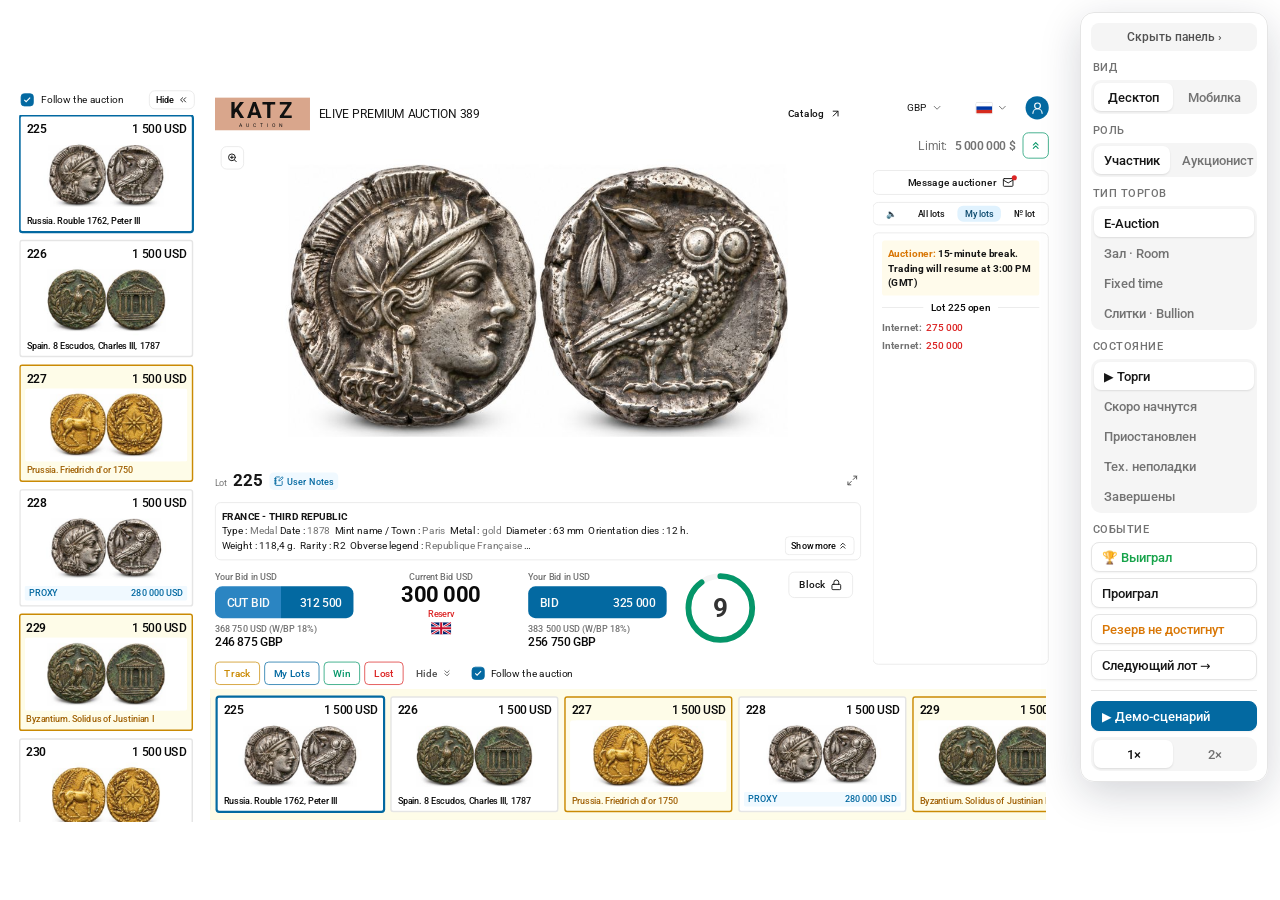
==== commit f0d0e5da: "Update prototype 17.11.2026 12:59:01,55" ====
--- a/live-bidding.html
+++ b/live-bidding.html
@@ -691,6 +691,16 @@
 .lb-note{position:absolute;z-index:46;width:320px;display:flex;flex-direction:column;gap:10px;padding:12px;border:1px solid #e5e5e5;border-radius:8px;background:#fff;box-shadow:0 12px 32px rgba(9,9,11,.14);opacity:0;visibility:hidden;transform:translateY(-4px);transition:opacity 150ms ease,transform 150ms ease,visibility 0s 150ms}
 .lb-note.on{opacity:1;visibility:visible;transform:none;transition:opacity 180ms cubic-bezier(.23,1,.32,1),transform 180ms cubic-bezier(.23,1,.32,1)}
 .lb-note .ln-t{font-size:14px;font-weight:600}
+.lb-note header{display:flex;align-items:center;justify-content:space-between;gap:12px}
+.lb-note .ln-x{display:grid;width:24px;height:24px;place-items:center;padding:0;border:0;border-radius:6px;background:none;color:#737373;cursor:pointer}.lb-note .ln-x:hover{background:#f5f5f5;color:#0a0a0a}
+.ln-sub{margin:0;font-size:14px;font-weight:600}.ln-sub span{color:#0369a1}
+.ln-text small{font-size:13px;color:#0a0a0a}.ln-text p{margin:2px 0 0;font-size:14px;line-height:20px;overflow-wrap:anywhere;white-space:pre-wrap}
+.ln-acts{display:flex;align-items:center;justify-content:flex-end;gap:8px}.ln-tools{display:flex;gap:6px;margin-right:auto}
+.ln-mini{display:grid;width:28px;height:28px;place-items:center;padding:0;border:1px solid #e5e5e5;border-radius:6px;background:#fff;color:#0a0a0a;cursor:pointer}.ln-mini:hover{background:#e0f2fe;color:#0369a1}
+.ln-mini.is-danger{border-color:#fecaca;color:#dc2626}.ln-mini.is-danger:hover{background:#fef2f2;color:#dc2626}
+.lb-note-m{display:flex;flex-direction:column;gap:10px}.lb-note-m .ln-sub{font-size:16px;font-weight:500}.lb-note-m .ln-tools{margin:0}.lb-note-m .ln-mini{width:32px;height:32px}
+.ln-acts.is-m{margin-top:14px}.ln-acts.is-m .lb-b{flex:1}
+
 .lb-note textarea,.m-sh-body textarea{width:100%;box-sizing:border-box;padding:8px 10px;border:1px solid #e5e5e5;border-radius:8px;font:inherit;font-size:14px;line-height:20px;resize:none;outline:0}
 .lb-note textarea:focus,.m-sh-body textarea:focus,.m-sh-body input:focus{border-color:#0369a1;box-shadow:0 0 0 3px rgba(3,105,161,.15)}
 .ln-acts{display:flex;justify-content:flex-end;gap:8px}.ln-acts .is-primary{flex:none}
@@ -1337,10 +1347,16 @@
 function setLang(k){LANG=k==="en"?"en":"ru";lss("lb-lang",LANG);document.querySelectorAll("#langFlag").forEach(e=>e.innerHTML=FLAG[LANG])}
 /* заметки */
 function noteDot(){const n=NOTES[lots[lotIdx].no];document.querySelectorAll("[data-notes]").forEach(b=>{b.classList.toggle("has-note",!!n);const t=b.querySelector(".n-txt");if(t)t.textContent=n||"User Notes";if(n){b.dataset.tip=n;b.setAttribute("aria-label","Заметка: "+n)}else{delete b.dataset.tip;b.removeAttribute("aria-label")}})}
-function openNotes(btn){let pop=document.getElementById("notePop");const sc=document.getElementById("screen");if(!pop){sc.insertAdjacentHTML("beforeend",'<div class="lb-note" id="notePop" role="dialog" aria-label="User Notes"><b class="ln-t"></b><textarea id="noteTa" rows="4" placeholder="Заметка к лоту — видна только вам"></textarea><div class="ln-acts"><button type="button" class="lb-b is-outline" data-note="cancel">Cancel</button><button type="button" class="lb-b is-primary" data-note="save">Save</button></div></div>');pop=document.getElementById("notePop")}
+/* заметка к лоту — единый вид по Figma 17894:243347: заголовок + ✕, «Lot 224» (номер синим);
+   пустая — поле и Cancel/Save, заполненная — текст и кнопки «изменить»/«удалить» слева */
+const NP={pen:'<svg width="14" height="14" viewBox="0 0 24 24" fill="none" stroke="currentColor" stroke-width="2" stroke-linecap="round" stroke-linejoin="round"><path d="M12 20h9"/><path d="M16.38 3.62a1 1 0 0 1 3 3L7.37 18.64a2 2 0 0 1-.86.5l-2.87.84a.5.5 0 0 1-.62-.62l.84-2.87a2 2 0 0 1 .5-.86z"/></svg>',bin:'<svg width="14" height="14" viewBox="0 0 24 24" fill="none" stroke="currentColor" stroke-width="2" stroke-linecap="round" stroke-linejoin="round"><path d="M3 6h18"/><path d="M19 6v14c0 1-1 2-2 2H7c-1 0-2-1-2-2V6"/><path d="M8 6V4c0-1 1-2 2-2h4c1 0 2 1 2 2v2"/></svg>',x:'<svg width="16" height="16" viewBox="0 0 24 24" fill="none" stroke="currentColor" stroke-width="2" stroke-linecap="round"><path d="M18 6 6 18M6 6l12 12"/></svg>'};
+function noteBody(no,edit,id){const n=NOTES[no]||"";return `<p class="ln-sub">Lot <span>${no}</span></p>`+(edit?`<textarea id="${id}" rows="4" placeholder="Write a note about this Lot…">${n.replace(/</g,"&lt;")}</textarea>`:`<div class="ln-text"><small>Note</small><p>${n.replace(/</g,"&lt;")}</p></div>`)}
+function noteTools(edit){return edit?"":`<span class="ln-tools"><button type="button" class="ln-mini" data-note="edit" aria-label="Edit note" title="Edit">${NP.pen}</button><button type="button" class="ln-mini is-danger" data-note="del" aria-label="Delete note" title="Delete">${NP.bin}</button></span>`}
+function renderNote(edit){const pop=document.getElementById("notePop"),no=lots[lotIdx].no;pop.innerHTML=`<header><b class="ln-t">Notes on Lot</b><button type="button" class="ln-x" data-note="cancel" aria-label="Close">${NP.x}</button></header>${noteBody(no,edit,"noteTa")}<div class="ln-acts">${noteTools(edit)}<button type="button" class="lb-b is-outline" data-note="cancel">Cancel</button><button type="button" class="lb-b is-primary" data-note="${edit?"save":"cancel"}">Save</button></div>`;if(edit)setTimeout(()=>{const ta=document.getElementById("noteTa");ta.focus();ta.setSelectionRange(ta.value.length,ta.value.length)},40)}
+function openNotes(btn){let pop=document.getElementById("notePop");const sc=document.getElementById("screen");if(!pop){sc.insertAdjacentHTML("beforeend",'<div class="lb-note" id="notePop" role="dialog" aria-label="Notes on Lot"></div>');pop=document.getElementById("notePop")}
   if(pop.classList.contains("on")){pop.classList.remove("on");return}
-  const no=lots[lotIdx].no;pop.querySelector(".ln-t").textContent=`Lot ${no} · User Notes`;pop.querySelector("textarea").value=NOTES[no]||"";
-  const k=sc.getBoundingClientRect().width/1440,r=btn.getBoundingClientRect(),b=sc.getBoundingClientRect();pop.style.left=((r.left-b.left)/k)+"px";pop.style.top=((r.bottom-b.top)/k+6)+"px";requestAnimationFrame(()=>pop.classList.add("on"));setTimeout(()=>pop.querySelector("textarea").focus(),60)}
+  const no=lots[lotIdx].no;renderNote(!NOTES[no]);
+  const k=sc.getBoundingClientRect().width/1440,r=btn.getBoundingClientRect(),b=sc.getBoundingClientRect();pop.style.left=((r.left-b.left)/k)+"px";pop.style.top=((r.bottom-b.top)/k+6)+"px";requestAnimationFrame(()=>pop.classList.add("on"))}
 function saveNote(v){const no=lots[lotIdx].no;if(v&&v.trim())NOTES[no]=v.trim();else delete NOTES[no];noteDot();snack(v&&v.trim()?`Заметка к лоту ${no} сохранена`:`Заметка к лоту ${no} удалена`)}
 /* мобильная шторка внутри телефона */
 function mSheet(kind){const ph=document.querySelector(".phone");if(!ph)return;let w=document.getElementById("mSheet");
@@ -1354,7 +1370,7 @@
     <button type="button" class="mnav-row" data-flash="Смена аккаунта — в прототипе отключена">${IC.users}<span class="mnav-row-main">Сменить аккаунт</span></button>
     <button type="button" class="mnav-row is-danger" data-flash="Выход — в прототипе отключён">${IC.out}<span class="mnav-row-main">Выйти</span></button>
     <div class="mnav-user"><span class="lm-av">${IC.user}</span><div><strong>Jean Reno</strong><span>m@example.com</span></div></div></div>`}
-  else if(kind==="notes"){const no=lots[lotIdx].no;t.textContent=`Lot ${no} · User Notes`;b.innerHTML=`<textarea id="mNoteTa" rows="5" placeholder="Заметка к лоту — видна только вам">${(NOTES[no]||"").replace(/</g,"&lt;")}</textarea><button type="button" class="lb-b is-primary ms-wide" data-note="msave">Save</button>`}
+  else if(kind==="notes"){const no=lots[lotIdx].no,ed=!NOTES[no]||b.dataset.noteEdit==="1";delete b.dataset.noteEdit;t.textContent="Notes on Lot";b.innerHTML=`<div class="lb-note-m">${noteBody(no,ed,"mNoteTa")}${noteTools(ed)}</div><div class="ln-acts is-m"><button type="button" class="lb-b is-primary" data-note="${ed?"msave":"mclose"}">Save</button></div>`}
   else if(kind==="limit"){t.textContent="Request a limit increase";b.innerHTML=`<p class="ms-hint">Current limit: <b>5 000 000 $</b></p><input id="mLimitInp" inputmode="numeric" enterkeyhint="send" placeholder="Amount, USD" aria-label="Amount"><button type="button" class="lb-b is-primary ms-wide" id="mLimitSend" disabled>${DCHV}Request limit</button>`}
   requestAnimationFrame(()=>w.classList.add("on"))}
 const DCHV='<svg width="16" height="16" viewBox="0 0 24 24" fill="none" stroke="currentColor" stroke-width="2.2" stroke-linecap="round" stroke-linejoin="round"><path d="m17 11-5-5-5 5"/><path d="m17 18-5-5-5 5"/></svg>';
@@ -1367,7 +1383,9 @@
   const l=t.closest("[data-lang]");if(l){setLang(l.dataset.lang);if(mob)mSheet("menu");else openMenu(null);return}
   const m=document.getElementById("lbMenu");if(m&&m.classList.contains("on")&&!t.closest("#lbMenu"))openMenu(null);
   const nb=t.closest("[data-notes]");if(nb){if(mob)mSheet("notes");else openNotes(nb);return}
-  const na=t.closest("[data-note]");if(na){const k=na.dataset.note;if(k==="save")saveNote(document.getElementById("noteTa").value);if(k==="msave"){saveNote(document.getElementById("mNoteTa").value);mSheet(null);return}document.getElementById("notePop").classList.remove("on");return}
+  const na=t.closest("[data-note]");if(na){const k=na.dataset.note,inM=!!na.closest(".m-sh-body");
+    if(inM){if(k==="edit"){const b=na.closest(".m-sh-body");b.dataset.noteEdit="1";mSheet("notes");return}if(k==="del"){saveNote("");mSheet(null);return}if(k==="msave"){saveNote(document.getElementById("mNoteTa").value);mSheet(null);return}if(k==="mclose"){mSheet(null);return}}
+    if(k==="edit"){renderNote(true);return}if(k==="del")saveNote("");if(k==="save")saveNote(document.getElementById("noteTa").value);document.getElementById("notePop").classList.remove("on");return}
   const np=document.getElementById("notePop");if(np&&np.classList.contains("on")&&!t.closest("#notePop"))np.classList.remove("on");
   if(t.closest("#mMenuBtn")){mSheet("menu");return}
   if(t.closest("#mUpBtn")){mSheet("limit");return}
